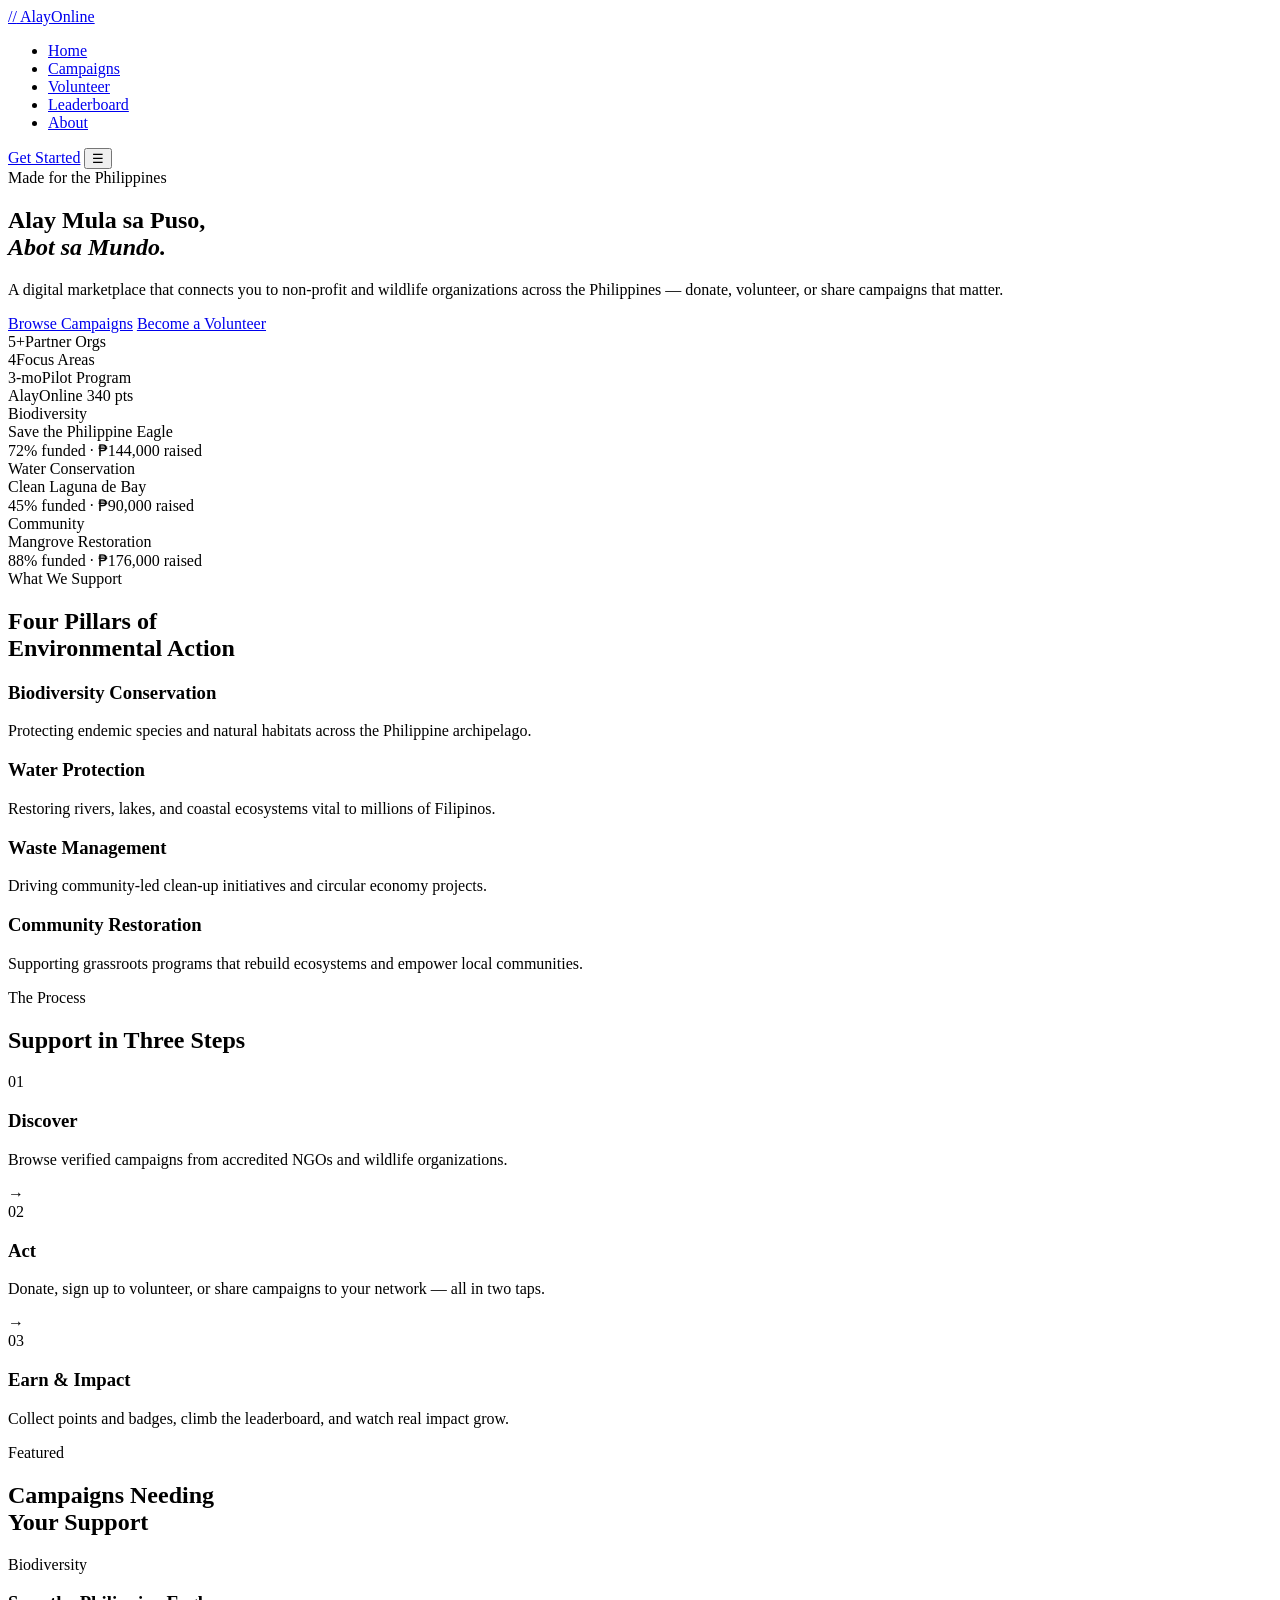
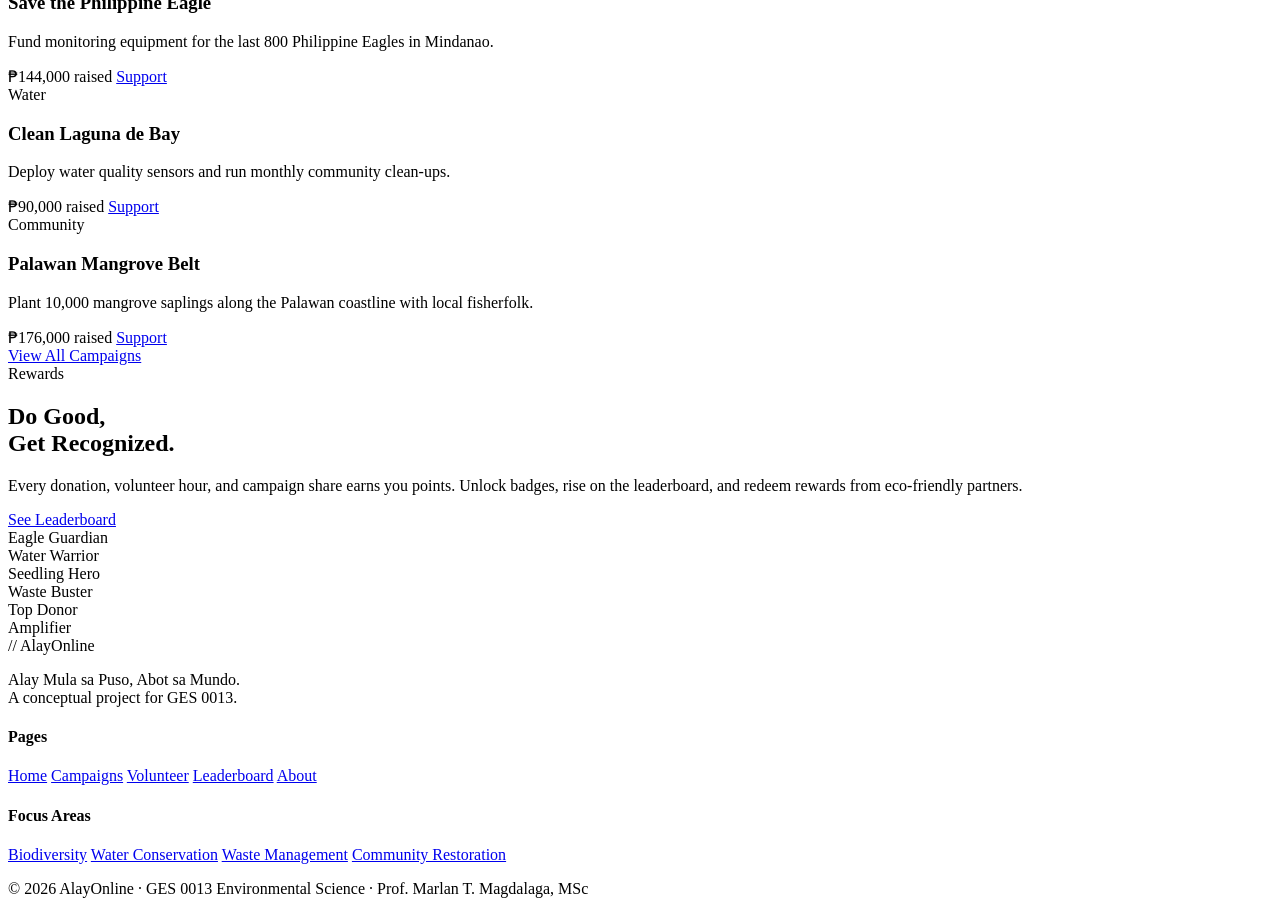
==== index.html @ 83161df3 "Add files via upload" ====
<!DOCTYPE html>
<html lang="en">
<head>
 <meta charset="UTF-8" />
 <meta name="viewport" content="width=device-width, initial-scale=1.0"/>
 <title>AlayOnline – Marketplace for a Greener Planet</title>
 <link rel="preconnect" href="https://fonts.googleapis.com">
 <link href="https://fonts.googleapis.com/css2?family=Playfair+Display:wght@700;900&family=DM+Sans:wght@300;400;500;600&display=swap" rel="stylesheet">
 <link rel="stylesheet" href="css/style.css">
</head>
<body>

 <!-- NAV -->
 <nav class="navbar">
 <a href="AlayOnline/index.html" class="logo">
 <span class="logo-leaf">//</span> AlayOnline
 </a>
 <ul class="nav-links">
 <li><a href="AlayOnline/index.html" class="active">Home</a></li>
 <li><a href="campaigns.html">Campaigns</a></li>
 <li><a href="volunteer.html">Volunteer</a></li>
 <li><a href="leaderboard.html">Leaderboard</a></li>
 <li><a href="about.html">About</a></li>
 </ul>
 <a href="campaigns.html" class="btn-primary nav-cta">Get Started</a>
 <button class="hamburger" id="hamburger">&#9776;</button>
 </nav>

 <!-- HERO -->
 <section class="hero">
 <div class="hero-bg-blobs">
 <div class="blob blob-1"></div>
 <div class="blob blob-2"></div>
 <div class="blob blob-3"></div>
 </div>
 <div class="hero-content">
 <span class="hero-badge">Made for the Philippines</span>
 <h1 class="hero-title">Alay Mula sa Puso,<br><em>Abot sa Mundo.</em></h1>
 <p class="hero-sub">A digital marketplace that connects you to non-profit and wildlife organizations across the Philippines — donate, volunteer, or share campaigns that matter.</p>
 <div class="hero-actions">
 <a href="campaigns.html" class="btn-primary">Browse Campaigns</a>
 <a href="volunteer.html" class="btn-outline">Become a Volunteer</a>
 </div>
 <div class="hero-stats">
 <div class="stat"><span class="stat-num">5+</span><span class="stat-label">Partner Orgs</span></div>
 <div class="stat-divider"></div>
 <div class="stat"><span class="stat-num">4</span><span class="stat-label">Focus Areas</span></div>
 <div class="stat-divider"></div>
 <div class="stat"><span class="stat-num">3-mo</span><span class="stat-label">Pilot Program</span></div>
 </div>
 </div>
 <div class="hero-visual">
 <div class="phone-mockup">
 <div class="phone-screen">
 <div class="phone-header">
 <span> AlayOnline</span>
 <span class="phone-pts"> 340 pts</span>
 </div>
 <div class="phone-card green">
 <div class="pc-tag">Biodiversity</div>
 <div class="pc-title">Save the Philippine Eagle</div>
 <div class="pc-bar"><div class="pc-fill" style="width:72%"></div></div>
 <div class="pc-meta">72% funded · ₱144,000 raised</div>
 </div>
 <div class="phone-card blue">
 <div class="pc-tag">Water Conservation</div>
 <div class="pc-title">Clean Laguna de Bay</div>
 <div class="pc-bar"><div class="pc-fill" style="width:45%"></div></div>
 <div class="pc-meta">45% funded · ₱90,000 raised</div>
 </div>
 <div class="phone-card brown">
 <div class="pc-tag">Community</div>
 <div class="pc-title">Mangrove Restoration</div>
 <div class="pc-bar"><div class="pc-fill" style="width:88%"></div></div>
 <div class="pc-meta">88% funded · ₱176,000 raised</div>
 </div>
 </div>
 </div>
 </div>
 </section>

 <!-- FOCUS AREAS -->
 <section class="section focus-areas">
 <div class="section-label">What We Support</div>
 <h2 class="section-title">Four Pillars of<br>Environmental Action</h2>
 <div class="pillars-grid">
 <div class="pillar-card" data-delay="0">
 <div class="pillar-icon"></div>
 <h3>Biodiversity Conservation</h3>
 <p>Protecting endemic species and natural habitats across the Philippine archipelago.</p>
 </div>
 <div class="pillar-card" data-delay="1">
 <div class="pillar-icon"></div>
 <h3>Water Protection</h3>
 <p>Restoring rivers, lakes, and coastal ecosystems vital to millions of Filipinos.</p>
 </div>
 <div class="pillar-card" data-delay="2">
 <div class="pillar-icon"></div>
 <h3>Waste Management</h3>
 <p>Driving community-led clean-up initiatives and circular economy projects.</p>
 </div>
 <div class="pillar-card" data-delay="3">
 <div class="pillar-icon"></div>
 <h3>Community Restoration</h3>
 <p>Supporting grassroots programs that rebuild ecosystems and empower local communities.</p>
 </div>
 </div>
 </section>

 <!-- HOW IT WORKS -->
 <section class="section how-it-works">
 <div class="section-label">The Process</div>
 <h2 class="section-title">Support in Three Steps</h2>
 <div class="steps-row">
 <div class="step">
 <div class="step-number">01</div>
 <h3>Discover</h3>
 <p>Browse verified campaigns from accredited NGOs and wildlife organizations.</p>
 </div>
 <div class="step-arrow">→</div>
 <div class="step">
 <div class="step-number">02</div>
 <h3>Act</h3>
 <p>Donate, sign up to volunteer, or share campaigns to your network — all in two taps.</p>
 </div>
 <div class="step-arrow">→</div>
 <div class="step">
 <div class="step-number">03</div>
 <h3>Earn & Impact</h3>
 <p>Collect points and badges, climb the leaderboard, and watch real impact grow.</p>
 </div>
 </div>
 </section>

 <!-- FEATURED CAMPAIGNS -->
 <section class="section featured-campaigns">
 <div class="section-label">Featured</div>
 <h2 class="section-title">Campaigns Needing<br>Your Support</h2>
 <div class="campaigns-row">
 <div class="camp-card">
 <div class="camp-img camp-img-1"></div>
 <div class="camp-body">
 <span class="camp-tag green-tag">Biodiversity</span>
 <h3>Save the Philippine Eagle</h3>
 <p>Fund monitoring equipment for the last 800 Philippine Eagles in Mindanao.</p>
 <div class="prog-bar"><div class="prog-fill" style="width:72%"></div></div>
 <div class="camp-footer">
 <span>₱144,000 raised</span>
 <a href="campaigns.html" class="btn-sm">Support</a>
 </div>
 </div>
 </div>
 <div class="camp-card">
 <div class="camp-img camp-img-2"></div>
 <div class="camp-body">
 <span class="camp-tag blue-tag">Water</span>
 <h3>Clean Laguna de Bay</h3>
 <p>Deploy water quality sensors and run monthly community clean-ups.</p>
 <div class="prog-bar"><div class="prog-fill" style="width:45%"></div></div>
 <div class="camp-footer">
 <span>₱90,000 raised</span>
 <a href="campaigns.html" class="btn-sm">Support</a>
 </div>
 </div>
 </div>
 <div class="camp-card">
 <div class="camp-img camp-img-3"></div>
 <div class="camp-body">
 <span class="camp-tag brown-tag">Community</span>
 <h3>Palawan Mangrove Belt</h3>
 <p>Plant 10,000 mangrove saplings along the Palawan coastline with local fisherfolk.</p>
 <div class="prog-bar"><div class="prog-fill" style="width:88%"></div></div>
 <div class="camp-footer">
 <span>₱176,000 raised</span>
 <a href="campaigns.html" class="btn-sm">Support</a>
 </div>
 </div>
 </div>
 </div>
 <div class="center-cta">
 <a href="campaigns.html" class="btn-primary">View All Campaigns</a>
 </div>
 </section>

 <!-- GAMIFICATION TEASER -->
 <section class="section gamification-teaser">
 <div class="gami-text">
 <div class="section-label">Rewards</div>
 <h2 class="section-title">Do Good,<br>Get Recognized.</h2>
 <p>Every donation, volunteer hour, and campaign share earns you points. Unlock badges, rise on the leaderboard, and redeem rewards from eco-friendly partners.</p>
 <a href="leaderboard.html" class="btn-primary">See Leaderboard</a>
 </div>
 <div class="gami-badges">
 <div class="badge-item b1"><span>Eagle Guardian</span></div>
 <div class="badge-item b2"><span>Water Warrior</span></div>
 <div class="badge-item b3"><span>Seedling Hero</span></div>
 <div class="badge-item b4"><span>Waste Buster</span></div>
 <div class="badge-item b5"><span>Top Donor</span></div>
 <div class="badge-item b6"><span>Amplifier</span></div>
 </div>
 </section>

 <!-- FOOTER -->
 <footer class="footer">
 <div class="footer-inner">
 <div class="footer-brand">
 <span class="logo-leaf">//</span> AlayOnline
 <p>Alay Mula sa Puso, Abot sa Mundo.<br>A conceptual project for GES 0013.</p>
 </div>
 <div class="footer-links">
 <h4>Pages</h4>
 <a href="index.html">Home</a>
 <a href="campaigns.html">Campaigns</a>
 <a href="volunteer.html">Volunteer</a>
 <a href="leaderboard.html">Leaderboard</a>
 <a href="about.html">About</a>
 </div>
 <div class="footer-links">
 <h4>Focus Areas</h4>
 <a href="campaigns.html">Biodiversity</a>
 <a href="campaigns.html">Water Conservation</a>
 <a href="campaigns.html">Waste Management</a>
 <a href="campaigns.html">Community Restoration</a>
 </div>
 </div>
 <div class="footer-bottom">
 <p>© 2026 AlayOnline · GES 0013 Environmental Science · Prof. Marlan T. Magdalaga, MSc</p>
 </div>
 </footer>

 <script src="js/main.js"></script>
</body>
</html>
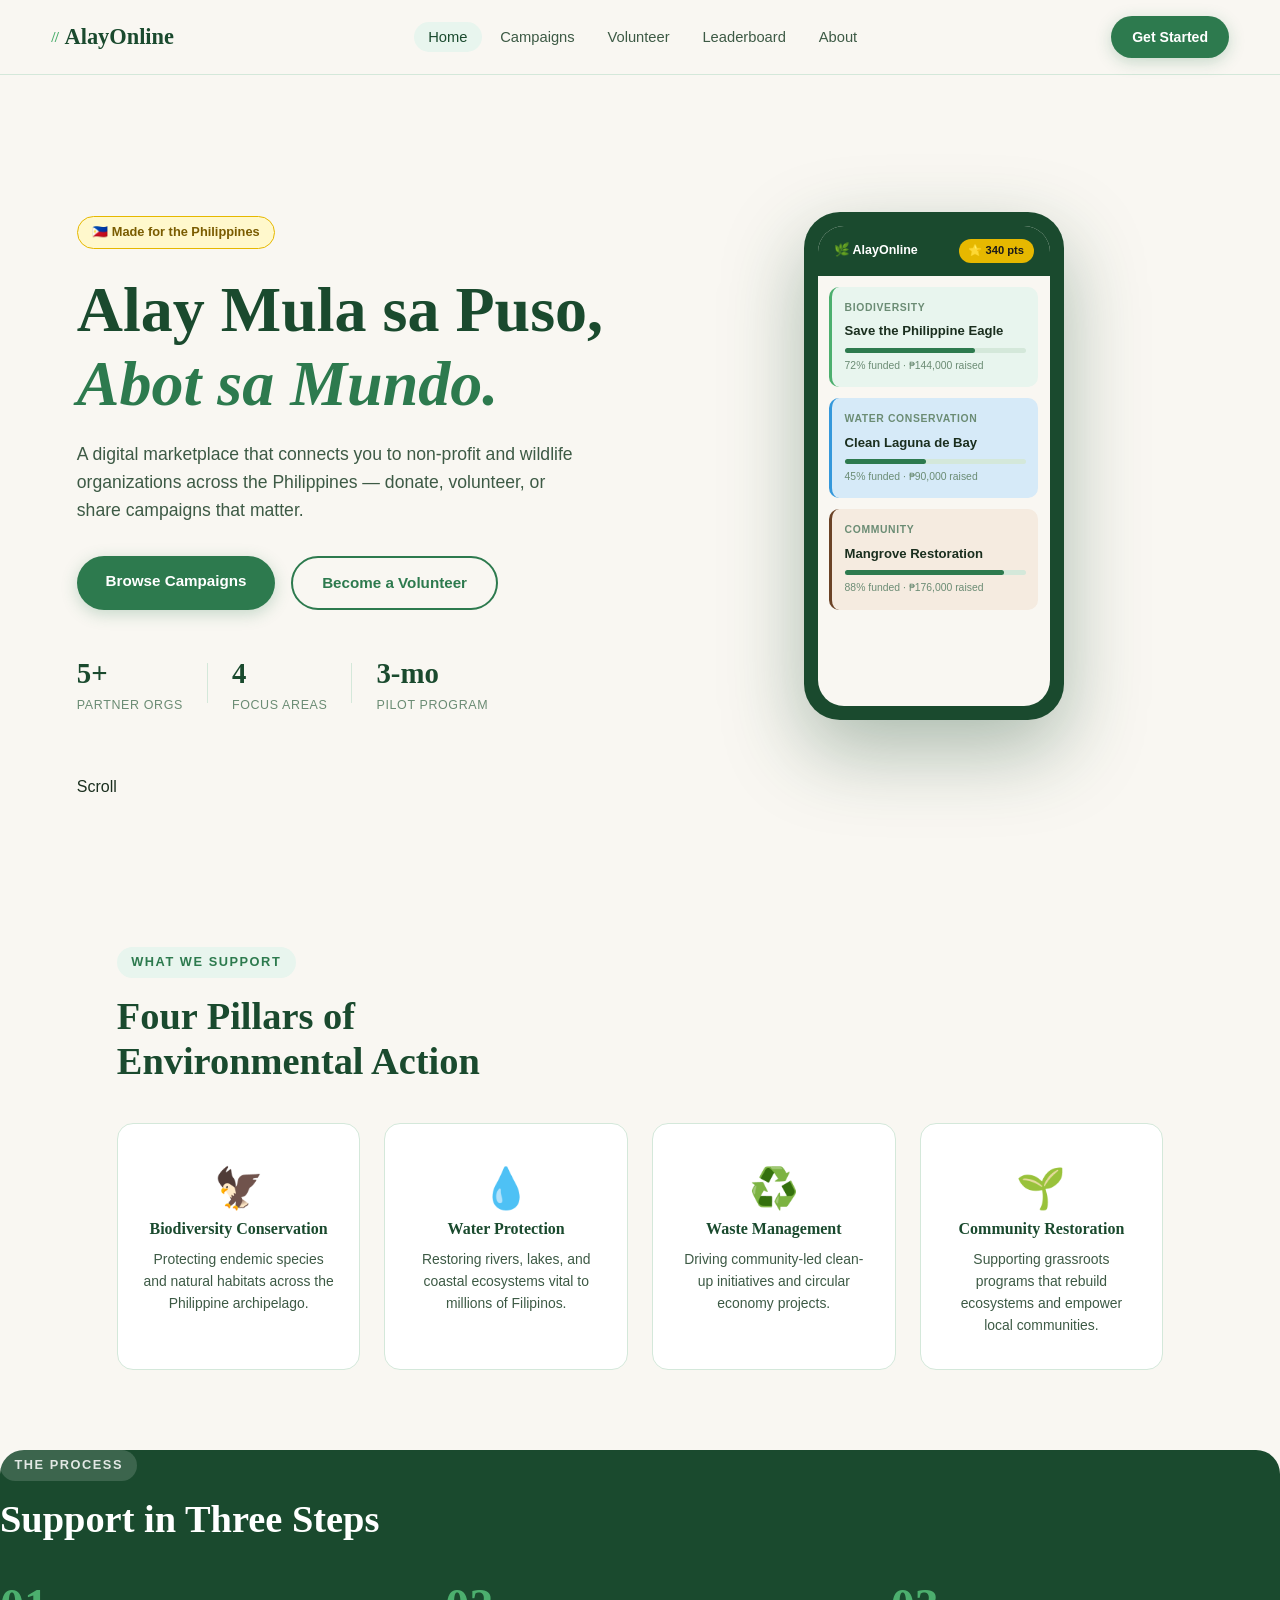
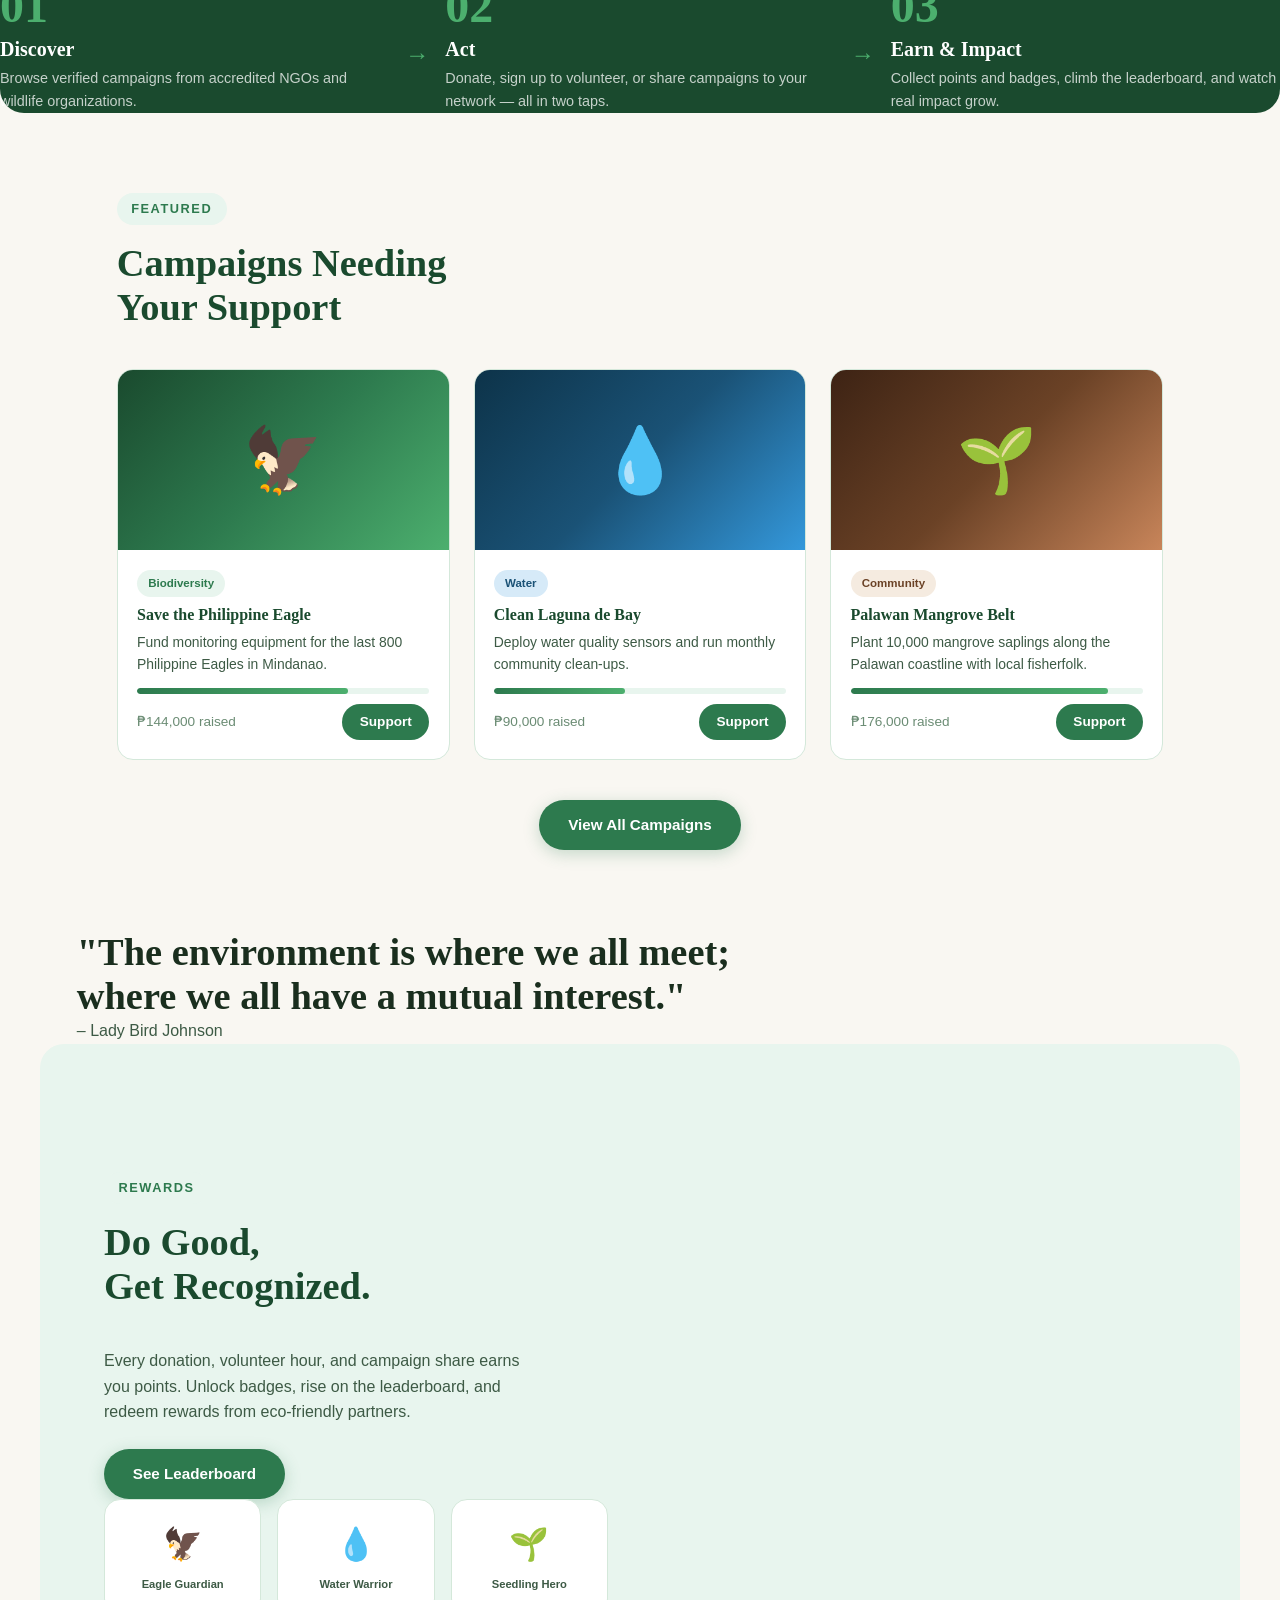
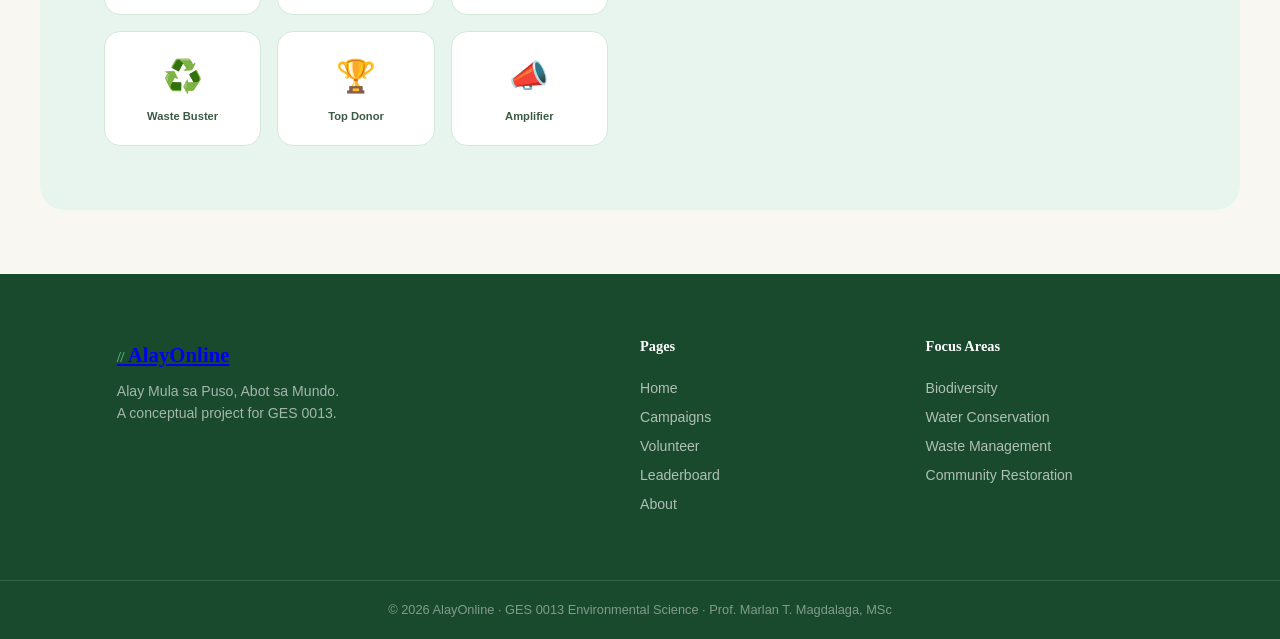
==== commit 2cc10365: "Update index.html" ====
--- a/index.html
+++ b/index.html
@@ -5,18 +5,18 @@
  <meta name="viewport" content="width=device-width, initial-scale=1.0"/>
  <title>AlayOnline – Marketplace for a Greener Planet</title>
  <link rel="preconnect" href="https://fonts.googleapis.com">
- <link href="https://fonts.googleapis.com/css2?family=Playfair+Display:wght@700;900&family=DM+Sans:wght@300;400;500;600&display=swap" rel="stylesheet">
+ <link href="https://fonts.googleapis.com/css2?family=Cormorant+Garamond:ital,wght@0,400;0,600;0,700;1,400;1,600&family=Outfit:wght@300;400;500;600;700&display=swap" rel="stylesheet">
  <link rel="stylesheet" href="css/style.css">
 </head>
 <body>
 
  <!-- NAV -->
  <nav class="navbar">
- <a href="AlayOnline/index.html" class="logo">
+ <a href="index.html" class="logo">
  <span class="logo-leaf">//</span> AlayOnline
  </a>
  <ul class="nav-links">
- <li><a href="AlayOnline/index.html" class="active">Home</a></li>
+ <li><a href="index.html" class="active">Home</a></li>
  <li><a href="campaigns.html">Campaigns</a></li>
  <li><a href="volunteer.html">Volunteer</a></li>
  <li><a href="leaderboard.html">Leaderboard</a></li>
@@ -26,15 +26,13 @@
  <button class="hamburger" id="hamburger">&#9776;</button>
  </nav>
 
- <!-- HERO -->
+ <!-- HERO with Parallax -->
  <section class="hero">
- <div class="hero-bg-blobs">
- <div class="blob blob-1"></div>
- <div class="blob blob-2"></div>
- <div class="blob blob-3"></div>
- </div>
+ <div class="hero-parallax-bg"></div>
+ <div class="hero-overlay"></div>
+
  <div class="hero-content">
- <span class="hero-badge">Made for the Philippines</span>
+ <span class="hero-badge">🇵🇭 Made for the Philippines</span>
  <h1 class="hero-title">Alay Mula sa Puso,<br><em>Abot sa Mundo.</em></h1>
  <p class="hero-sub">A digital marketplace that connects you to non-profit and wildlife organizations across the Philippines — donate, volunteer, or share campaigns that matter.</p>
  <div class="hero-actions">
@@ -49,12 +47,13 @@
  <div class="stat"><span class="stat-num">3-mo</span><span class="stat-label">Pilot Program</span></div>
  </div>
  </div>
+
  <div class="hero-visual">
  <div class="phone-mockup">
  <div class="phone-screen">
  <div class="phone-header">
- <span> AlayOnline</span>
- <span class="phone-pts"> 340 pts</span>
+ <span>🌿 AlayOnline</span>
+ <span class="phone-pts">⭐ 340 pts</span>
  </div>
  <div class="phone-card green">
  <div class="pc-tag">Biodiversity</div>
@@ -77,6 +76,11 @@
  </div>
  </div>
  </div>
+
+ <div class="scroll-indicator">
+ <div class="scroll-dot"></div>
+ <span>Scroll</span>
+ </div>
  </section>
 
  <!-- FOCUS AREAS -->
@@ -84,33 +88,36 @@
  <div class="section-label">What We Support</div>
  <h2 class="section-title">Four Pillars of<br>Environmental Action</h2>
  <div class="pillars-grid">
- <div class="pillar-card" data-delay="0">
- <div class="pillar-icon"></div>
+ <div class="pillar-card">
+ <span class="pillar-icon">🦅</span>
  <h3>Biodiversity Conservation</h3>
  <p>Protecting endemic species and natural habitats across the Philippine archipelago.</p>
  </div>
- <div class="pillar-card" data-delay="1">
- <div class="pillar-icon"></div>
+ <div class="pillar-card">
+ <span class="pillar-icon">💧</span>
  <h3>Water Protection</h3>
  <p>Restoring rivers, lakes, and coastal ecosystems vital to millions of Filipinos.</p>
  </div>
- <div class="pillar-card" data-delay="2">
- <div class="pillar-icon"></div>
+ <div class="pillar-card">
+ <span class="pillar-icon">♻️</span>
  <h3>Waste Management</h3>
  <p>Driving community-led clean-up initiatives and circular economy projects.</p>
  </div>
- <div class="pillar-card" data-delay="3">
- <div class="pillar-icon"></div>
+ <div class="pillar-card">
+ <span class="pillar-icon">🌱</span>
  <h3>Community Restoration</h3>
  <p>Supporting grassroots programs that rebuild ecosystems and empower local communities.</p>
  </div>
  </div>
  </section>
 
- <!-- HOW IT WORKS -->
- <section class="section how-it-works">
- <div class="section-label">The Process</div>
- <h2 class="section-title">Support in Three Steps</h2>
+ <!-- HOW IT WORKS (Parallax) -->
+ <div class="how-it-works parallax-section">
+ <div class="parallax-bg nature-bg-3"></div>
+ <div class="section-overlay" style="background: linear-gradient(135deg, rgba(10,25,15,0.82) 0%, rgba(15,60,35,0.75) 100%);"></div>
+ <div class="how-it-works-inner section-content">
+ <div class="section-label light">The Process</div>
+ <h2 class="section-title light">Support in Three Steps</h2>
  <div class="steps-row">
  <div class="step">
  <div class="step-number">01</div>
@@ -130,7 +137,8 @@
  <p>Collect points and badges, climb the leaderboard, and watch real impact grow.</p>
  </div>
  </div>
- </section>
+ </div>
+ </div>
 
  <!-- FEATURED CAMPAIGNS -->
  <section class="section featured-campaigns">
@@ -182,29 +190,43 @@
  </div>
  </section>
 
- <!-- GAMIFICATION TEASER -->
- <section class="section gamification-teaser">
+ <!-- NATURE STRIP (Parallax divider) -->
+ <div class="nature-strip parallax-section">
+ <div class="nature-strip-bg parallax-bg" style="background-image: url('https://images.unsplash.com/photo-1504893524553-b855bce32c67?w=1600&q=80&auto=format&fit=crop'); filter: brightness(0.35) saturate(1.4);"></div>
+ <div class="nature-strip-overlay"></div>
+ <div class="nature-strip-content section-content" style="padding: 0 6%;">
+ <h2>"The environment is where we all meet;<br>where we all have a mutual interest."</h2>
+ <p>– Lady Bird Johnson</p>
+ </div>
+ </div>
+
+ <!-- GAMIFICATION TEASER (Parallax) -->
+ <div class="gamification-teaser parallax-section">
+ <div class="parallax-bg nature-bg-1"></div>
+ <div class="section-overlay" style="background: linear-gradient(135deg, rgba(8,20,12,0.88) 0%, rgba(10,40,25,0.80) 100%);"></div>
+ <div class="gami-inner section-content">
  <div class="gami-text">
- <div class="section-label">Rewards</div>
- <h2 class="section-title">Do Good,<br>Get Recognized.</h2>
+ <div class="section-label light">Rewards</div>
+ <h2 class="section-title light">Do Good,<br>Get Recognized.</h2>
  <p>Every donation, volunteer hour, and campaign share earns you points. Unlock badges, rise on the leaderboard, and redeem rewards from eco-friendly partners.</p>
  <a href="leaderboard.html" class="btn-primary">See Leaderboard</a>
  </div>
  <div class="gami-badges">
- <div class="badge-item b1"><span>Eagle Guardian</span></div>
- <div class="badge-item b2"><span>Water Warrior</span></div>
- <div class="badge-item b3"><span>Seedling Hero</span></div>
- <div class="badge-item b4"><span>Waste Buster</span></div>
- <div class="badge-item b5"><span>Top Donor</span></div>
- <div class="badge-item b6"><span>Amplifier</span></div>
- </div>
- </section>
+ <div class="badge-item">🦅<span>Eagle Guardian</span></div>
+ <div class="badge-item">💧<span>Water Warrior</span></div>
+ <div class="badge-item">🌱<span>Seedling Hero</span></div>
+ <div class="badge-item">♻️<span>Waste Buster</span></div>
+ <div class="badge-item">🏆<span>Top Donor</span></div>
+ <div class="badge-item">📣<span>Amplifier</span></div>
+ </div>
+ </div>
+ </div>
 
  <!-- FOOTER -->
  <footer class="footer">
  <div class="footer-inner">
  <div class="footer-brand">
- <span class="logo-leaf">//</span> AlayOnline
+ <a href="index.html" class="footer-brand-name"><span class="logo-leaf">//</span> AlayOnline</a>
  <p>Alay Mula sa Puso, Abot sa Mundo.<br>A conceptual project for GES 0013.</p>
  </div>
  <div class="footer-links">
--- a/css/style.css
+++ b/css/style.css
@@ -0,0 +1,836 @@
+/* ===== CSS VARIABLES ===== */
+:root {
+  --green-deep: #1a4a2e;
+  --green-mid: #2d7a4e;
+  --green-light: #4caf6e;
+  --green-pale: #e8f5ee;
+  --teal: #1b7a6e;
+  --blue: #1a5276;
+  --blue-light: #d6eaf8;
+  --brown: #6b4226;
+  --brown-light: #f5ebe0;
+  --gold: #e6b800;
+  --gold-light: #fff8cc;
+  --off-white: #f9f7f2;
+  --white: #ffffff;
+  --text-dark: #1a2e1e;
+  --text-mid: #3d5a45;
+  --text-light: #6b8c74;
+  --border: #d4e8da;
+  --shadow: rgba(26,74,46,0.12);
+  --shadow-lg: rgba(26,74,46,0.20);
+  --font-display: 'Playfair Display', Georgia, serif;
+  --font-body: 'DM Sans', sans-serif;
+  --radius: 16px;
+  --radius-sm: 10px;
+  --transition: 0.3s cubic-bezier(0.4,0,0.2,1);
+}
+
+/* ===== RESET ===== */
+*, *::before, *::after { box-sizing: border-box; margin: 0; padding: 0; }
+html { scroll-behavior: smooth; }
+body {
+  font-family: var(--font-body);
+  background: var(--off-white);
+  color: var(--text-dark);
+  line-height: 1.6;
+  overflow-x: hidden;
+}
+
+/* ===== TYPOGRAPHY ===== */
+h1, h2, h3, h4 { font-family: var(--font-display); line-height: 1.15; }
+h1 { font-size: clamp(2.4rem, 5vw, 4rem); font-weight: 900; }
+h2 { font-size: clamp(1.8rem, 3vw, 2.8rem); font-weight: 700; }
+h3 { font-size: 1.25rem; font-weight: 700; }
+h4 { font-size: 1rem; font-weight: 700; }
+p { font-size: 1rem; color: var(--text-mid); }
+em { font-style: italic; color: var(--green-mid); }
+
+/* ===== BUTTONS ===== */
+.btn-primary {
+  display: inline-block;
+  background: var(--green-mid);
+  color: #fff;
+  padding: 0.8rem 1.8rem;
+  border-radius: 50px;
+  font-family: var(--font-body);
+  font-weight: 600;
+  font-size: 0.95rem;
+  text-decoration: none;
+  border: none;
+  cursor: pointer;
+  transition: background var(--transition), transform var(--transition), box-shadow var(--transition);
+  box-shadow: 0 4px 16px rgba(45,122,78,0.25);
+}
+.btn-primary:hover {
+  background: var(--green-deep);
+  transform: translateY(-2px);
+  box-shadow: 0 8px 24px rgba(45,122,78,0.35);
+}
+.btn-outline {
+  display: inline-block;
+  background: transparent;
+  color: var(--green-mid);
+  padding: 0.8rem 1.8rem;
+  border-radius: 50px;
+  font-family: var(--font-body);
+  font-weight: 600;
+  font-size: 0.95rem;
+  text-decoration: none;
+  border: 2px solid var(--green-mid);
+  cursor: pointer;
+  transition: all var(--transition);
+}
+.btn-outline:hover {
+  background: var(--green-mid);
+  color: #fff;
+  transform: translateY(-2px);
+}
+.btn-sm {
+  display: inline-block;
+  background: var(--green-mid);
+  color: #fff;
+  padding: 0.45rem 1.1rem;
+  border-radius: 50px;
+  font-size: 0.85rem;
+  font-weight: 600;
+  text-decoration: none;
+  transition: background var(--transition);
+}
+.btn-sm:hover { background: var(--green-deep); }
+.btn-sm-pad {
+  display: inline-block;
+  padding: 0.5rem 1.2rem;
+  border-radius: 50px;
+  font-size: 0.85rem;
+  font-weight: 600;
+  text-decoration: none;
+  cursor: pointer;
+  transition: all var(--transition);
+}
+.w100 { width: 100%; text-align: center; margin-top: 0.75rem; }
+
+/* ===== NAVBAR ===== */
+.navbar {
+  position: sticky;
+  top: 0;
+  z-index: 100;
+  display: flex;
+  align-items: center;
+  justify-content: space-between;
+  padding: 1rem 4%;
+  background: rgba(249,247,242,0.95);
+  backdrop-filter: blur(12px);
+  border-bottom: 1px solid var(--border);
+  gap: 1rem;
+}
+.logo {
+  font-family: var(--font-display);
+  font-weight: 900;
+  font-size: 1.4rem;
+  color: var(--green-deep);
+  text-decoration: none;
+  display: flex;
+  align-items: center;
+  gap: 0.4rem;
+  white-space: nowrap;
+}
+.logo-leaf { font-size: 0.95rem; color: var(--green-light); font-weight: 900; letter-spacing: -0.05em; }
+.nav-links {
+  display: flex;
+  list-style: none;
+  gap: 0.25rem;
+}
+.nav-links a {
+  padding: 0.45rem 0.9rem;
+  text-decoration: none;
+  color: var(--text-mid);
+  font-weight: 500;
+  font-size: 0.92rem;
+  border-radius: 50px;
+  transition: all var(--transition);
+}
+.nav-links a:hover, .nav-links a.active {
+  color: var(--green-deep);
+  background: var(--green-pale);
+}
+.nav-cta { font-size: 0.88rem; padding: 0.6rem 1.3rem; }
+.hamburger {
+  display: none;
+  background: none;
+  border: none;
+  font-size: 1.5rem;
+  cursor: pointer;
+  color: var(--green-deep);
+}
+
+/* ===== SECTION BASE ===== */
+.section {
+  padding: 5rem 6%;
+  max-width: 1200px;
+  margin: 0 auto;
+}
+.section-label {
+  display: inline-block;
+  background: var(--green-pale);
+  color: var(--green-mid);
+  font-size: 0.8rem;
+  font-weight: 600;
+  letter-spacing: 0.12em;
+  text-transform: uppercase;
+  padding: 0.35rem 0.9rem;
+  border-radius: 50px;
+  margin-bottom: 1rem;
+}
+.section-title {
+  margin-bottom: 2.5rem;
+  color: var(--green-deep);
+}
+
+/* ===== BLOBS (background) ===== */
+.hero-bg-blobs { position: absolute; inset: 0; overflow: hidden; pointer-events: none; z-index: 0; }
+.blob {
+  position: absolute;
+  border-radius: 50%;
+  filter: blur(60px);
+  opacity: 0.18;
+}
+.blob-1 { width: 500px; height: 500px; background: var(--green-light); top: -100px; left: -100px; animation: drift 12s ease-in-out infinite; }
+.blob-2 { width: 400px; height: 400px; background: var(--teal); top: 100px; right: -100px; animation: drift 16s ease-in-out infinite reverse; }
+.blob-3 { width: 300px; height: 300px; background: var(--gold); bottom: -50px; left: 40%; animation: drift 10s ease-in-out infinite 3s; }
+@keyframes drift { 0%,100%{transform:translate(0,0)} 50%{transform:translate(30px,30px)} }
+
+/* ===== HERO ===== */
+.hero {
+  position: relative;
+  display: grid;
+  grid-template-columns: 1fr 1fr;
+  align-items: center;
+  gap: 3rem;
+  padding: 5rem 6% 4rem;
+  min-height: 88vh;
+  overflow: hidden;
+}
+.hero-content { position: relative; z-index: 1; }
+.hero-badge {
+  display: inline-block;
+  background: var(--gold-light);
+  border: 1px solid var(--gold);
+  color: #7a5c00;
+  font-size: 0.8rem;
+  font-weight: 600;
+  padding: 0.35rem 0.9rem;
+  border-radius: 50px;
+  margin-bottom: 1.5rem;
+}
+.hero-title {
+  margin-bottom: 1.2rem;
+  color: var(--green-deep);
+  animation: fadeUp 0.8s ease both;
+}
+.hero-sub {
+  font-size: 1.1rem;
+  color: var(--text-mid);
+  margin-bottom: 2rem;
+  max-width: 500px;
+  animation: fadeUp 0.9s ease 0.1s both;
+}
+.hero-actions {
+  display: flex;
+  gap: 1rem;
+  flex-wrap: wrap;
+  margin-bottom: 2.5rem;
+  animation: fadeUp 1s ease 0.2s both;
+}
+.hero-stats {
+  display: flex;
+  align-items: center;
+  gap: 1.5rem;
+  animation: fadeUp 1s ease 0.3s both;
+}
+.stat { display: flex; flex-direction: column; }
+.stat-num { font-family: var(--font-display); font-size: 1.8rem; font-weight: 900; color: var(--green-deep); }
+.stat-label { font-size: 0.78rem; color: var(--text-light); text-transform: uppercase; letter-spacing: 0.05em; }
+.stat-divider { width: 1px; height: 40px; background: var(--border); }
+
+@keyframes fadeUp { from{opacity:0;transform:translateY(20px)} to{opacity:1;transform:translateY(0)} }
+
+/* ===== PHONE MOCKUP ===== */
+.hero-visual { position: relative; z-index: 1; display: flex; justify-content: center; animation: fadeUp 1s ease 0.4s both; }
+.phone-mockup {
+  width: 260px;
+  background: var(--green-deep);
+  border-radius: 36px;
+  padding: 14px;
+  box-shadow: 0 30px 80px rgba(26,74,46,0.35);
+}
+.phone-screen {
+  background: var(--off-white);
+  border-radius: 26px;
+  overflow: hidden;
+  min-height: 480px;
+}
+.phone-header {
+  background: var(--green-deep);
+  color: #fff;
+  padding: 0.8rem 1rem;
+  display: flex;
+  justify-content: space-between;
+  align-items: center;
+  font-size: 0.78rem;
+  font-weight: 600;
+}
+.phone-pts { background: var(--gold); color: #1a1a1a; padding: 0.2rem 0.6rem; border-radius: 50px; font-size: 0.7rem; }
+.phone-card {
+  margin: 0.7rem;
+  border-radius: var(--radius-sm);
+  padding: 0.8rem;
+  font-size: 0.75rem;
+}
+.phone-card.green { background: var(--green-pale); border-left: 3px solid var(--green-light); }
+.phone-card.blue { background: var(--blue-light); border-left: 3px solid #3498db; }
+.phone-card.brown { background: var(--brown-light); border-left: 3px solid var(--brown); }
+.pc-tag { font-size: 0.65rem; font-weight: 600; color: var(--text-light); text-transform: uppercase; letter-spacing: 0.06em; margin-bottom: 0.25rem; }
+.pc-title { font-weight: 700; color: var(--text-dark); font-size: 0.82rem; margin-bottom: 0.4rem; }
+.pc-bar { height: 5px; background: var(--border); border-radius: 3px; margin-bottom: 0.3rem; }
+.pc-fill { height: 100%; background: var(--green-mid); border-radius: 3px; }
+.pc-meta { font-size: 0.65rem; color: var(--text-light); }
+
+/* ===== PILLARS ===== */
+.pillars-grid {
+  display: grid;
+  grid-template-columns: repeat(4, 1fr);
+  gap: 1.5rem;
+}
+.pillar-card {
+  background: var(--white);
+  border: 1px solid var(--border);
+  border-radius: var(--radius);
+  padding: 2rem 1.5rem;
+  text-align: center;
+  transition: transform var(--transition), box-shadow var(--transition);
+  cursor: default;
+}
+.pillar-card:hover { transform: translateY(-6px); box-shadow: 0 16px 40px var(--shadow); }
+.pillar-icon { font-size: 2.5rem; margin-bottom: 1rem; }
+.pillar-card h3 { font-size: 1rem; margin-bottom: 0.6rem; color: var(--green-deep); }
+.pillar-card p { font-size: 0.87rem; }
+
+/* ===== HOW IT WORKS ===== */
+.how-it-works { background: var(--green-deep); border-radius: 24px; color: #fff; }
+.how-it-works .section-label { background: rgba(255,255,255,0.15); color: rgba(255,255,255,0.85); }
+.how-it-works .section-title { color: #fff; }
+.steps-row {
+  display: flex;
+  align-items: flex-start;
+  gap: 1rem;
+  flex-wrap: wrap;
+}
+.step { flex: 1; min-width: 160px; }
+.step-number { font-family: var(--font-display); font-size: 3rem; font-weight: 900; color: var(--green-mid); line-height: 1; margin-bottom: 0.5rem; }
+.step h3 { color: var(--green-deep); margin-bottom: 0.4rem; }
+.step p { color: var(--text-mid); font-size: 0.9rem; }
+.step-arrow { font-size: 1.5rem; color: var(--green-mid); padding-top: 1rem; align-self: center; }
+.how-it-works .step-number { color: var(--green-light); }
+.how-it-works .step h3 { color: #ffffff; }
+.how-it-works .step p { color: rgba(255,255,255,0.75); }
+.how-it-works .step-arrow { color: var(--green-light); }
+
+/* ===== CAMPAIGN CARDS ===== */
+.campaigns-row { display: grid; grid-template-columns: repeat(3,1fr); gap: 1.5rem; margin-bottom: 2.5rem; }
+.camp-card {
+  background: var(--white);
+  border-radius: var(--radius);
+  overflow: hidden;
+  border: 1px solid var(--border);
+  transition: transform var(--transition), box-shadow var(--transition);
+}
+.camp-card:hover { transform: translateY(-6px); box-shadow: 0 20px 50px var(--shadow-lg); }
+.camp-img { height: 180px; background-size: cover; background-position: center; }
+.camp-img-1 { background: linear-gradient(135deg, #1a4a2e 0%, #2d7a4e 50%, #4caf6e 100%); position:relative; }
+.camp-img-1::after { content:'🦅'; position:absolute; top:50%; left:50%; transform:translate(-50%,-50%); font-size:4rem; }
+.camp-img-2 { background: linear-gradient(135deg, #0d3349 0%, #1a5276 50%, #3498db 100%); position:relative; }
+.camp-img-2::after { content:'💧'; position:absolute; top:50%; left:50%; transform:translate(-50%,-50%); font-size:4rem; }
+.camp-img-3 { background: linear-gradient(135deg, #3d2314 0%, #6b4226 50%, #c8855a 100%); position:relative; }
+.camp-img-3::after { content:'🌱'; position:absolute; top:50%; left:50%; transform:translate(-50%,-50%); font-size:4rem; }
+.camp-body { padding: 1.2rem; }
+.camp-tag {
+  display: inline-block;
+  font-size: 0.72rem;
+  font-weight: 600;
+  padding: 0.25rem 0.7rem;
+  border-radius: 50px;
+  margin-bottom: 0.6rem;
+}
+.green-tag { background: var(--green-pale); color: var(--green-mid); }
+.blue-tag { background: var(--blue-light); color: var(--blue); }
+.brown-tag { background: var(--brown-light); color: var(--brown); }
+.grey-tag { background: #f0f0f0; color: #555; }
+.verified-tag { background: #e8fdf1; color: #1a7a4e; border: 1px solid #a8e6c4; margin-left: 0.3rem; }
+.camp-body h3 { margin-bottom: 0.4rem; font-size: 1rem; color: var(--green-deep); }
+.camp-body p { font-size: 0.87rem; margin-bottom: 0.8rem; }
+.prog-bar { height: 6px; background: var(--green-pale); border-radius: 3px; margin-bottom: 0.6rem; overflow: hidden; }
+.prog-fill { height: 100%; background: linear-gradient(90deg, var(--green-mid), var(--green-light)); border-radius: 3px; transition: width 1s ease; }
+.camp-footer { display: flex; justify-content: space-between; align-items: center; font-size: 0.85rem; color: var(--text-light); }
+.center-cta { text-align: center; }
+
+/* ===== GAMIFICATION TEASER ===== */
+.gamification-teaser {
+  display: grid;
+  grid-template-columns: 1fr 1fr;
+  gap: 4rem;
+  align-items: center;
+  background: var(--green-pale);
+  border-radius: 24px;
+  padding: 4rem 5%;
+  max-width: 1200px;
+  margin: 0 auto 3rem;
+}
+.gami-text p { margin-bottom: 1.5rem; max-width: 420px; }
+.gami-badges { display: grid; grid-template-columns: repeat(3, 1fr); gap: 1rem; }
+.badge-item {
+  background: var(--white);
+  border: 1px solid var(--border);
+  border-radius: var(--radius);
+  padding: 1.2rem 0.8rem;
+  text-align: center;
+  font-size: 2rem;
+  display: flex;
+  flex-direction: column;
+  align-items: center;
+  gap: 0.4rem;
+  transition: transform var(--transition), box-shadow var(--transition);
+  cursor: default;
+}
+.badge-item:hover { transform: scale(1.06); box-shadow: 0 8px 24px var(--shadow); }
+.badge-item span { font-size: 0.7rem; font-weight: 600; color: var(--text-mid); }
+
+/* ===== FOOTER ===== */
+.footer { background: var(--green-deep); color: rgba(255,255,255,0.8); margin-top: 4rem; }
+.footer-inner {
+  display: grid;
+  grid-template-columns: 2fr 1fr 1fr;
+  gap: 3rem;
+  padding: 4rem 6%;
+  max-width: 1200px;
+  margin: 0 auto;
+}
+.footer-brand .logo { color: #fff; font-size: 1.3rem; margin-bottom: 0.8rem; display: flex; align-items: center; gap: 0.4rem; }
+.footer-brand > span.logo-leaf { color: var(--green-light); }
+.footer-brand { font-family: var(--font-display); font-weight: 900; font-size: 1.3rem; color: #fff; margin-bottom: 0.8rem; }
+.footer-brand p { font-size: 0.88rem; line-height: 1.6; color: rgba(255,255,255,0.6); font-family: var(--font-body); font-weight: 400; margin-top: 0.5rem; }
+.footer-links h4 { font-family: var(--font-display); color: #fff; margin-bottom: 1rem; font-size: 0.9rem; }
+.footer-links { display: flex; flex-direction: column; gap: 0.4rem; }
+.footer-links a { color: rgba(255,255,255,0.65); text-decoration: none; font-size: 0.88rem; transition: color var(--transition); }
+.footer-links a:hover { color: var(--green-light); }
+.footer-bottom { border-top: 1px solid rgba(255,255,255,0.12); padding: 1.2rem 6%; text-align: center; }
+.footer-bottom p { font-size: 0.8rem; color: rgba(255,255,255,0.45); }
+
+/* ===== PAGE HERO (inner pages) ===== */
+.page-hero {
+  position: relative;
+  padding: 5rem 6% 4rem;
+  overflow: hidden;
+  border-bottom: 1px solid var(--border);
+}
+.page-hero-content { position: relative; z-index: 1; max-width: 700px; }
+.page-hero-content h1 { margin-bottom: 1rem; color: var(--green-deep); }
+.page-hero-content p { font-size: 1.05rem; color: var(--text-mid); }
+
+/* ===== FILTERS BAR ===== */
+.filters-bar {
+  display: flex;
+  align-items: center;
+  justify-content: space-between;
+  padding: 1rem 6%;
+  background: var(--white);
+  border-bottom: 1px solid var(--border);
+  flex-wrap: wrap;
+  gap: 1rem;
+  position: sticky;
+  top: 65px;
+  z-index: 90;
+}
+.filters-inner { display: flex; gap: 0.5rem; flex-wrap: wrap; }
+.filter-btn {
+  padding: 0.45rem 1rem;
+  border-radius: 50px;
+  border: 1px solid var(--border);
+  background: var(--white);
+  color: var(--text-mid);
+  font-family: var(--font-body);
+  font-size: 0.85rem;
+  font-weight: 500;
+  cursor: pointer;
+  transition: all var(--transition);
+}
+.filter-btn:hover, .filter-btn.active { background: var(--green-mid); color: #fff; border-color: var(--green-mid); }
+.search-input {
+  padding: 0.55rem 1.1rem;
+  border-radius: 50px;
+  border: 1px solid var(--border);
+  font-family: var(--font-body);
+  font-size: 0.9rem;
+  outline: none;
+  width: 220px;
+  transition: border-color var(--transition);
+  background: var(--off-white);
+}
+.search-input:focus { border-color: var(--green-mid); }
+
+/* ===== CAMPAIGNS GRID (full page) ===== */
+.campaigns-section { max-width: 1200px; margin: 0 auto; padding: 3rem 6%; }
+.campaigns-grid { display: flex; flex-direction: column; gap: 2rem; }
+.camp-full-card {
+  display: grid;
+  grid-template-columns: 280px 1fr;
+  background: var(--white);
+  border-radius: var(--radius);
+  overflow: hidden;
+  border: 1px solid var(--border);
+  transition: transform var(--transition), box-shadow var(--transition);
+}
+.camp-full-card:hover { transform: translateY(-3px); box-shadow: 0 16px 40px var(--shadow); }
+.cfc-img { min-height: 220px; background-size: cover; background-position: center; }
+.cfi-1 { background: linear-gradient(135deg, #1a4a2e, #4caf6e); position:relative; }
+.cfi-1::after { content:'🦅'; position:absolute; top:50%; left:50%; transform:translate(-50%,-50%); font-size:5rem; }
+.cfi-2 { background: linear-gradient(135deg, #0d3349, #3498db); position:relative; }
+.cfi-2::after { content:'💧'; position:absolute; top:50%; left:50%; transform:translate(-50%,-50%); font-size:5rem; }
+.cfi-3 { background: linear-gradient(135deg, #3d2314, #c8855a); position:relative; }
+.cfi-3::after { content:'🌿'; position:absolute; top:50%; left:50%; transform:translate(-50%,-50%); font-size:5rem; }
+.cfi-4 { background: linear-gradient(135deg, #333, #888); position:relative; }
+.cfi-4::after { content:'♻️'; position:absolute; top:50%; left:50%; transform:translate(-50%,-50%); font-size:5rem; }
+.cfi-5 { background: linear-gradient(135deg, #0d3320, #2ecc71); position:relative; }
+.cfi-5::after { content:'🪸'; position:absolute; top:50%; left:50%; transform:translate(-50%,-50%); font-size:5rem; }
+.cfi-6 { background: linear-gradient(135deg, #1a3550, #5dade2); position:relative; }
+.cfi-6::after { content:'🌊'; position:absolute; top:50%; left:50%; transform:translate(-50%,-50%); font-size:5rem; }
+.cfc-body { padding: 1.8rem; display: flex; flex-direction: column; justify-content: space-between; gap: 0.8rem; }
+.cfc-top { display: flex; gap: 0.5rem; flex-wrap: wrap; }
+.cfc-body h3 { font-size: 1.3rem; color: var(--green-deep); }
+.cfc-meta-row { display: flex; gap: 1.5rem; font-size: 0.8rem; color: var(--text-light); flex-wrap: wrap; }
+.cfc-footer { display: flex; justify-content: space-between; align-items: flex-end; flex-wrap: wrap; gap: 0.8rem; }
+.cfc-footer strong { font-size: 1.1rem; color: var(--green-deep); }
+.prog-label { font-size: 0.78rem; color: var(--text-light); margin-top: 0.2rem; }
+.cfc-actions { display: flex; gap: 0.6rem; }
+
+/* ===== MODAL ===== */
+.modal-overlay {
+  display: none;
+  position: fixed;
+  inset: 0;
+  background: rgba(0,0,0,0.45);
+  z-index: 200;
+  align-items: center;
+  justify-content: center;
+}
+.modal-overlay.open { display: flex; }
+.modal {
+  background: var(--white);
+  border-radius: var(--radius);
+  padding: 2.5rem;
+  width: 90%;
+  max-width: 460px;
+  position: relative;
+  animation: fadeUp 0.3s ease both;
+}
+.modal h3 { font-size: 1.3rem; margin-bottom: 0.4rem; color: var(--green-deep); }
+.modal-sub { font-size: 0.9rem; margin-bottom: 1.5rem; color: var(--text-mid); }
+.modal-close {
+  position: absolute;
+  top: 1rem;
+  right: 1rem;
+  background: var(--green-pale);
+  border: none;
+  border-radius: 50%;
+  width: 32px;
+  height: 32px;
+  cursor: pointer;
+  font-size: 0.85rem;
+  color: var(--green-deep);
+  font-weight: 700;
+}
+.amount-options { display: grid; grid-template-columns: repeat(2,1fr); gap: 0.7rem; margin-bottom: 1rem; }
+.amount-btn {
+  padding: 0.7rem;
+  border: 2px solid var(--border);
+  border-radius: var(--radius-sm);
+  background: var(--off-white);
+  cursor: pointer;
+  font-family: var(--font-body);
+  font-weight: 600;
+  font-size: 0.95rem;
+  color: var(--green-deep);
+  transition: all var(--transition);
+  display: flex;
+  flex-direction: column;
+  align-items: center;
+}
+.amount-btn:hover, .amount-btn.selected { background: var(--green-mid); color: #fff; border-color: var(--green-mid); }
+.amount-btn small { font-size: 0.7rem; font-weight: 400; opacity: 0.8; }
+.custom-input, .form-input, .search-wrap input {
+  width: 100%;
+  padding: 0.7rem 1rem;
+  border: 1px solid var(--border);
+  border-radius: var(--radius-sm);
+  font-family: var(--font-body);
+  font-size: 0.95rem;
+  margin-bottom: 0.8rem;
+  outline: none;
+  transition: border-color var(--transition);
+  background: var(--off-white);
+  display: block;
+}
+.custom-input:focus, .form-input:focus { border-color: var(--green-mid); }
+.modal-note { font-size: 0.75rem; color: var(--text-light); text-align: center; margin-top: 0.6rem; }
+
+/* ===== TOAST ===== */
+.toast {
+  position: fixed;
+  bottom: 2rem;
+  left: 50%;
+  transform: translateX(-50%) translateY(100px);
+  background: var(--green-deep);
+  color: #fff;
+  padding: 0.9rem 1.8rem;
+  border-radius: 50px;
+  font-size: 0.9rem;
+  font-weight: 600;
+  z-index: 300;
+  opacity: 0;
+  transition: all 0.4s ease;
+  white-space: nowrap;
+}
+.toast.show { opacity: 1; transform: translateX(-50%) translateY(0); }
+
+/* ===== VOLUNTEER PAGE ===== */
+.volunteer-section { max-width: 1200px; margin: 0 auto; }
+.vol-grid { display: grid; grid-template-columns: repeat(3, 1fr); gap: 1.5rem; }
+.vol-card {
+  background: var(--white);
+  border-radius: var(--radius);
+  border: 1px solid var(--border);
+  overflow: hidden;
+  transition: transform var(--transition), box-shadow var(--transition);
+}
+.vol-card:hover { transform: translateY(-5px); box-shadow: 0 16px 40px var(--shadow); }
+.vol-header {
+  padding: 1rem 1.2rem;
+  display: flex;
+  justify-content: space-between;
+  align-items: center;
+  flex-wrap: wrap;
+  gap: 0.4rem;
+}
+.green-header { background: var(--green-mid); color: #fff; }
+.blue-header { background: var(--blue); color: #fff; }
+.brown-header { background: var(--brown); color: #fff; }
+.grey-header { background: #555; color: #fff; }
+.teal-header { background: var(--teal); color: #fff; }
+.vol-org { font-size: 0.78rem; font-weight: 600; }
+.vol-tag {
+  font-size: 0.72rem;
+  background: rgba(255,255,255,0.2);
+  padding: 0.2rem 0.6rem;
+  border-radius: 50px;
+}
+.vol-body { padding: 1.4rem; }
+.vol-body h3 { margin-bottom: 0.5rem; color: var(--green-deep); font-size: 1rem; }
+.vol-body p { font-size: 0.87rem; margin-bottom: 1rem; }
+.vol-meta { display: flex; flex-direction: column; gap: 0.35rem; margin-bottom: 1rem; }
+.vol-meta-item { font-size: 0.82rem; color: var(--text-mid); }
+.vol-earn {
+  background: var(--green-pale);
+  color: var(--green-mid);
+  font-size: 0.8rem;
+  font-weight: 700;
+  padding: 0.4rem 0.8rem;
+  border-radius: 50px;
+  display: inline-block;
+  margin-bottom: 0.8rem;
+}
+.steps-4 { flex-wrap: nowrap; }
+
+/* ===== LEADERBOARD PAGE ===== */
+.leaderboard-section { max-width: 960px; margin: 0 auto; }
+.lb-tabs { display: flex; gap: 0.5rem; margin-bottom: 2rem; flex-wrap: wrap; }
+.lb-tab {
+  padding: 0.6rem 1.3rem;
+  border-radius: 50px;
+  border: 1px solid var(--border);
+  background: var(--white);
+  font-family: var(--font-body);
+  font-size: 0.88rem;
+  font-weight: 600;
+  cursor: pointer;
+  color: var(--text-mid);
+  transition: all var(--transition);
+}
+.lb-tab:hover, .lb-tab.active { background: var(--green-mid); color: #fff; border-color: var(--green-mid); }
+.lb-panel { display: none; }
+.lb-panel.active { display: block; }
+.podium-row { display: flex; justify-content: center; align-items: flex-end; gap: 1.5rem; margin-bottom: 2.5rem; flex-wrap: wrap; }
+.podium-card {
+  border-radius: var(--radius);
+  padding: 1.5rem 1.5rem 2rem;
+  text-align: center;
+  min-width: 160px;
+  flex: 1;
+  max-width: 200px;
+}
+.podium-card.gold { background: linear-gradient(160deg, #fff8cc, #ffe066); border: 2px solid var(--gold); order: 2; padding-bottom: 3rem; }
+.podium-card.silver { background: linear-gradient(160deg, #f5f5f5, #ddd); border: 2px solid #aaa; order: 1; }
+.podium-card.bronze { background: linear-gradient(160deg, #f5ebe0, #d4a96a); border: 2px solid #c8855a; order: 3; }
+.podium-rank { font-family: var(--font-display); font-weight: 900; font-size: 1.3rem; margin-bottom: 0.4rem; }
+.podium-avatar { font-size: 2.5rem; margin-bottom: 0.5rem; }
+.podium-name { font-weight: 700; font-size: 0.95rem; margin-bottom: 0.3rem; }
+.podium-pts { font-family: var(--font-display); font-size: 1.1rem; font-weight: 900; color: var(--green-deep); margin-bottom: 0.4rem; }
+.podium-badge { font-size: 0.75rem; background: rgba(255,255,255,0.6); padding: 0.25rem 0.7rem; border-radius: 50px; }
+.lb-table { border-radius: var(--radius); overflow: hidden; border: 1px solid var(--border); }
+.lb-table-head {
+  display: grid;
+  grid-template-columns: 60px 1fr 120px 120px 100px;
+  background: var(--green-deep);
+  color: #fff;
+  padding: 0.8rem 1.2rem;
+  font-size: 0.78rem;
+  font-weight: 600;
+  letter-spacing: 0.06em;
+  text-transform: uppercase;
+}
+.lb-row {
+  display: grid;
+  grid-template-columns: 60px 1fr 120px 120px 100px;
+  padding: 0.9rem 1.2rem;
+  border-bottom: 1px solid var(--border);
+  font-size: 0.88rem;
+  background: var(--white);
+  transition: background var(--transition);
+  align-items: center;
+}
+.lb-row:hover { background: var(--green-pale); }
+.lb-row.rank-4 { background: var(--green-pale); }
+.lb-row.rank-1 { background: var(--gold-light); }
+.lb-row.rank-2 { background: #f5f5f5; }
+.lb-row.rank-3 { background: var(--brown-light); }
+.lb-rank { font-weight: 700; color: var(--green-mid); }
+.lb-name { font-weight: 600; color: var(--text-dark); }
+.lb-level { font-size: 0.75rem; background: var(--green-pale); color: var(--green-mid); padding: 0.2rem 0.6rem; border-radius: 50px; font-weight: 600; display: inline-block; }
+
+/* ===== BADGES SECTION ===== */
+.badges-section { background: var(--off-white); }
+.badges-grid { display: grid; grid-template-columns: repeat(4, 1fr); gap: 1.2rem; }
+.badge-card {
+  background: var(--white);
+  border: 1px solid var(--border);
+  border-radius: var(--radius);
+  padding: 1.5rem 1rem;
+  text-align: center;
+  transition: transform var(--transition), box-shadow var(--transition);
+}
+.badge-card:hover { transform: translateY(-4px); box-shadow: 0 12px 30px var(--shadow); }
+.badge-icon { font-size: 2.2rem; margin-bottom: 0.6rem; }
+.badge-card h4 { font-size: 0.9rem; margin-bottom: 0.3rem; color: var(--green-deep); }
+.badge-card p { font-size: 0.78rem; }
+.badge-pts { font-size: 0.75rem; font-weight: 700; color: var(--green-mid); background: var(--green-pale); padding: 0.25rem 0.6rem; border-radius: 50px; display: inline-block; margin-top: 0.5rem; }
+
+/* ===== REWARDS SECTION ===== */
+.rewards-grid { display: grid; grid-template-columns: repeat(4,1fr); gap: 1.2rem; }
+.reward-card {
+  background: var(--green-deep);
+  color: #fff;
+  border-radius: var(--radius);
+  padding: 1.8rem 1.2rem;
+  text-align: center;
+  transition: transform var(--transition);
+}
+.reward-card:hover { transform: translateY(-4px); }
+.reward-pts { font-family: var(--font-display); font-size: 1.4rem; font-weight: 900; color: var(--gold); margin-bottom: 0.6rem; }
+.reward-card h4 { font-size: 0.95rem; margin-bottom: 0.4rem; }
+.reward-card p { font-size: 0.82rem; color: rgba(255,255,255,0.7); }
+
+/* ===== ABOUT PAGE ===== */
+.mission-grid { display: grid; grid-template-columns: 1fr 1fr; gap: 4rem; align-items: start; }
+.mission-text p { margin-bottom: 1rem; }
+.mission-values { display: flex; flex-direction: column; gap: 1rem; }
+.value-card { background: var(--white); border: 1px solid var(--border); border-radius: var(--radius); padding: 1.2rem; display: flex; gap: 1rem; align-items: flex-start; }
+.value-icon { font-size: 1.8rem; flex-shrink: 0; }
+.value-card h4 { margin-bottom: 0.3rem; color: var(--green-deep); }
+.value-card p { font-size: 0.87rem; }
+
+.meth-steps { display: flex; flex-direction: column; gap: 0; }
+.meth-step { display: flex; gap: 2rem; align-items: flex-start; padding: 1.5rem 0; border-bottom: 1px solid var(--border); }
+.meth-num {
+  min-width: 50px;
+  height: 50px;
+  background: var(--green-mid);
+  color: #fff;
+  border-radius: 50%;
+  display: flex;
+  align-items: center;
+  justify-content: center;
+  font-family: var(--font-display);
+  font-weight: 900;
+  font-size: 1.1rem;
+  flex-shrink: 0;
+}
+.meth-content h4 { margin-bottom: 0.3rem; color: var(--green-deep); }
+.meth-content p { font-size: 0.9rem; }
+
+.team-grid { display: grid; grid-template-columns: repeat(4, 1fr); gap: 1.2rem; margin-bottom: 2.5rem; }
+.team-card { background: var(--white); border: 1px solid var(--border); border-radius: var(--radius); padding: 1.5rem 1rem; text-align: center; }
+.team-avatar {
+  width: 56px;
+  height: 56px;
+  background: var(--green-mid);
+  color: #fff;
+  border-radius: 50%;
+  display: flex;
+  align-items: center;
+  justify-content: center;
+  font-family: var(--font-display);
+  font-weight: 900;
+  font-size: 1rem;
+  margin: 0 auto 0.8rem;
+}
+.team-card h4 { font-size: 0.88rem; color: var(--green-deep); }
+.course-info { text-align: center; padding: 2rem; background: var(--green-pale); border-radius: var(--radius); }
+.course-info p { font-size: 1rem; color: var(--text-mid); }
+
+.ref-list { display: flex; flex-direction: column; gap: 1rem; }
+.ref-card { display: flex; gap: 1.5rem; background: var(--white); border: 1px solid var(--border); border-radius: var(--radius); padding: 1.5rem; align-items: flex-start; }
+.ref-num { font-family: var(--font-display); font-weight: 900; font-size: 1.5rem; color: var(--green-light); flex-shrink: 0; }
+.ref-text p { font-size: 0.88rem; line-height: 1.7; }
+.ref-text em { font-style: italic; color: var(--text-dark); }
+
+/* ===== MOBILE ===== */
+@media (max-width: 900px) {
+  .nav-links { display: none; position: absolute; top: 65px; left: 0; right: 0; flex-direction: column; background: var(--white); border-bottom: 1px solid var(--border); padding: 1rem; z-index: 99; }
+  .nav-links.open { display: flex; }
+  .hamburger { display: block; }
+  .nav-cta { display: none; }
+  .hero { grid-template-columns: 1fr; min-height: auto; padding-top: 3rem; }
+  .hero-visual { display: none; }
+  .pillars-grid { grid-template-columns: repeat(2,1fr); }
+  .campaigns-row { grid-template-columns: 1fr; }
+  .gamification-teaser { grid-template-columns: 1fr; }
+  .camp-full-card { grid-template-columns: 1fr; }
+  .cfc-img { min-height: 160px; }
+  .vol-grid { grid-template-columns: repeat(2,1fr); }
+  .lb-table-head, .lb-row { grid-template-columns: 50px 1fr 80px 80px; }
+  .lb-table-head span:last-child, .lb-row span:last-child { display: none; }
+  .badges-grid { grid-template-columns: repeat(2,1fr); }
+  .rewards-grid { grid-template-columns: repeat(2,1fr); }
+  .mission-grid { grid-template-columns: 1fr; }
+  .team-grid { grid-template-columns: repeat(2,1fr); }
+  .footer-inner { grid-template-columns: 1fr; gap: 2rem; }
+  .steps-4 { flex-wrap: wrap; }
+}
+@media (max-width: 600px) {
+  .pillars-grid { grid-template-columns: 1fr; }
+  .vol-grid { grid-template-columns: 1fr; }
+  .badges-grid { grid-template-columns: repeat(2,1fr); }
+  .rewards-grid { grid-template-columns: 1fr; }
+  .team-grid { grid-template-columns: repeat(2,1fr); }
+  .section { padding: 3rem 5%; }
+  .hero { padding: 3rem 5% 2rem; }
+}
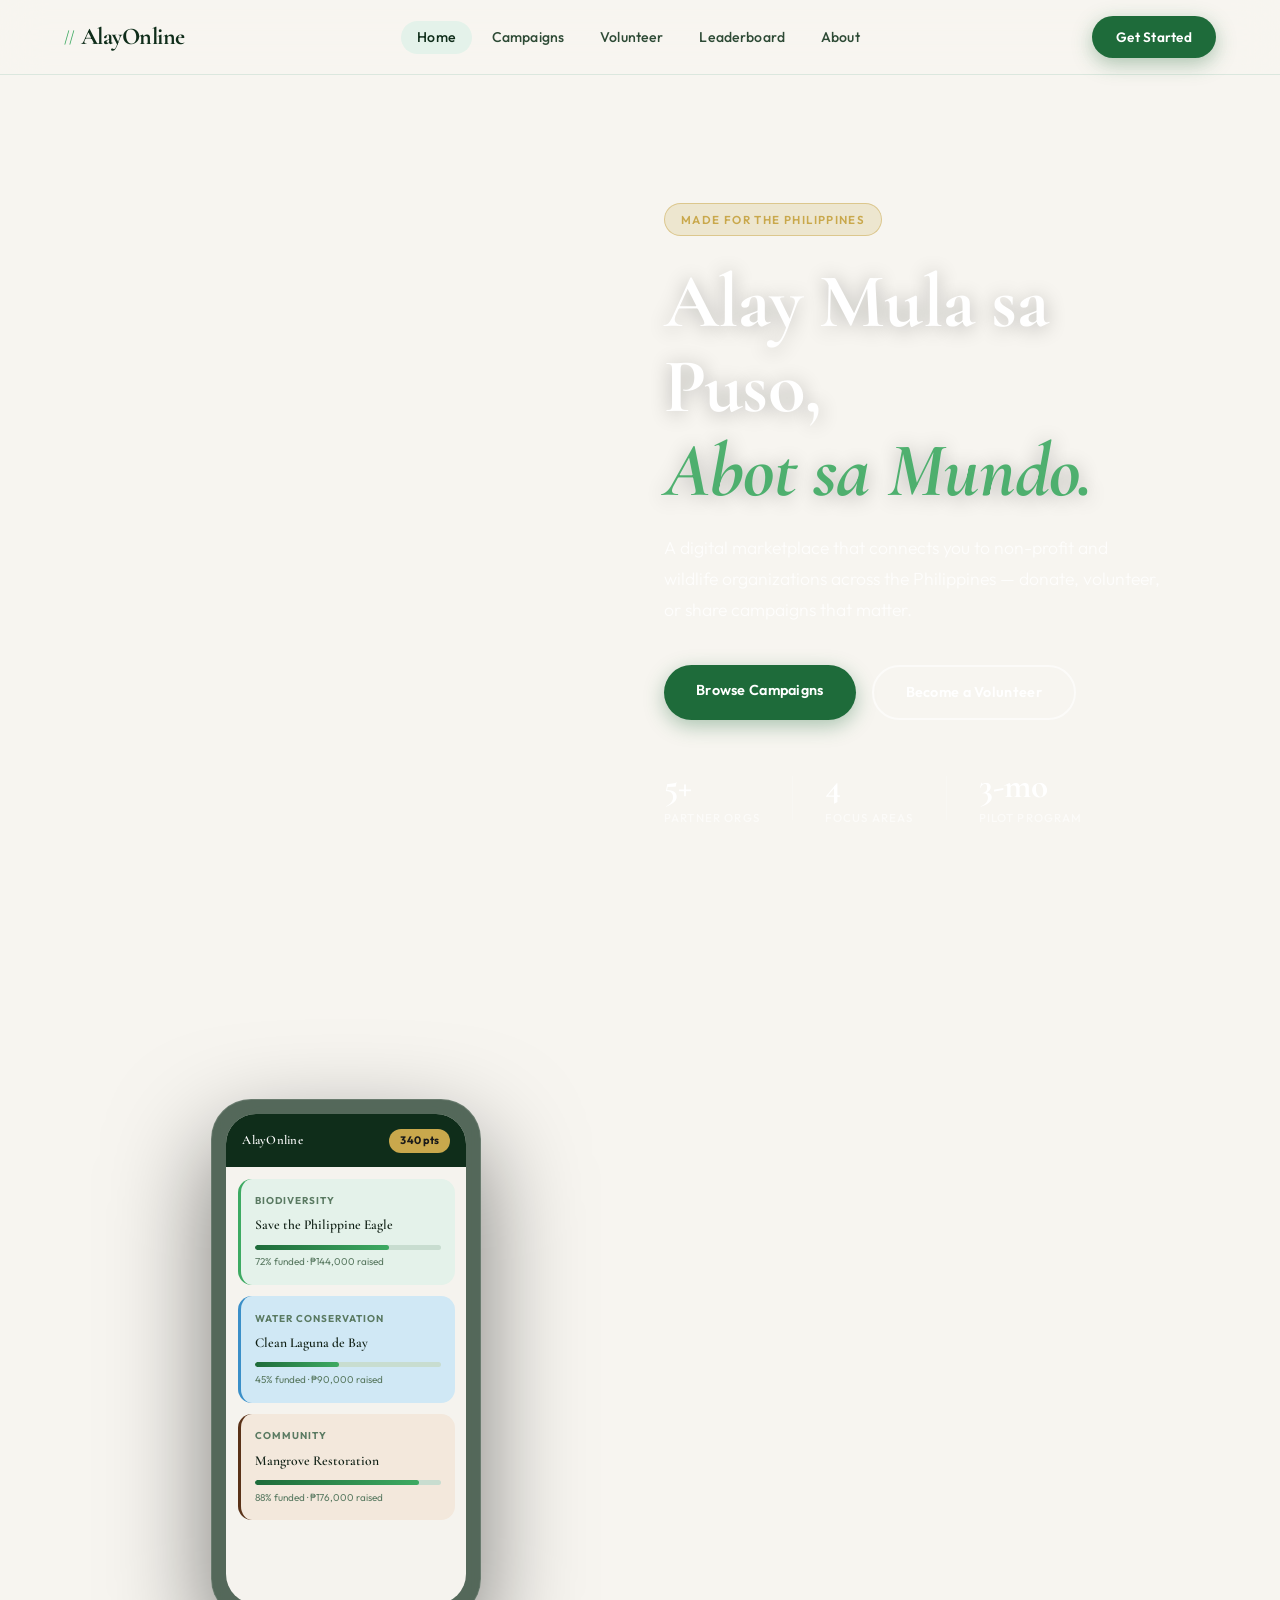
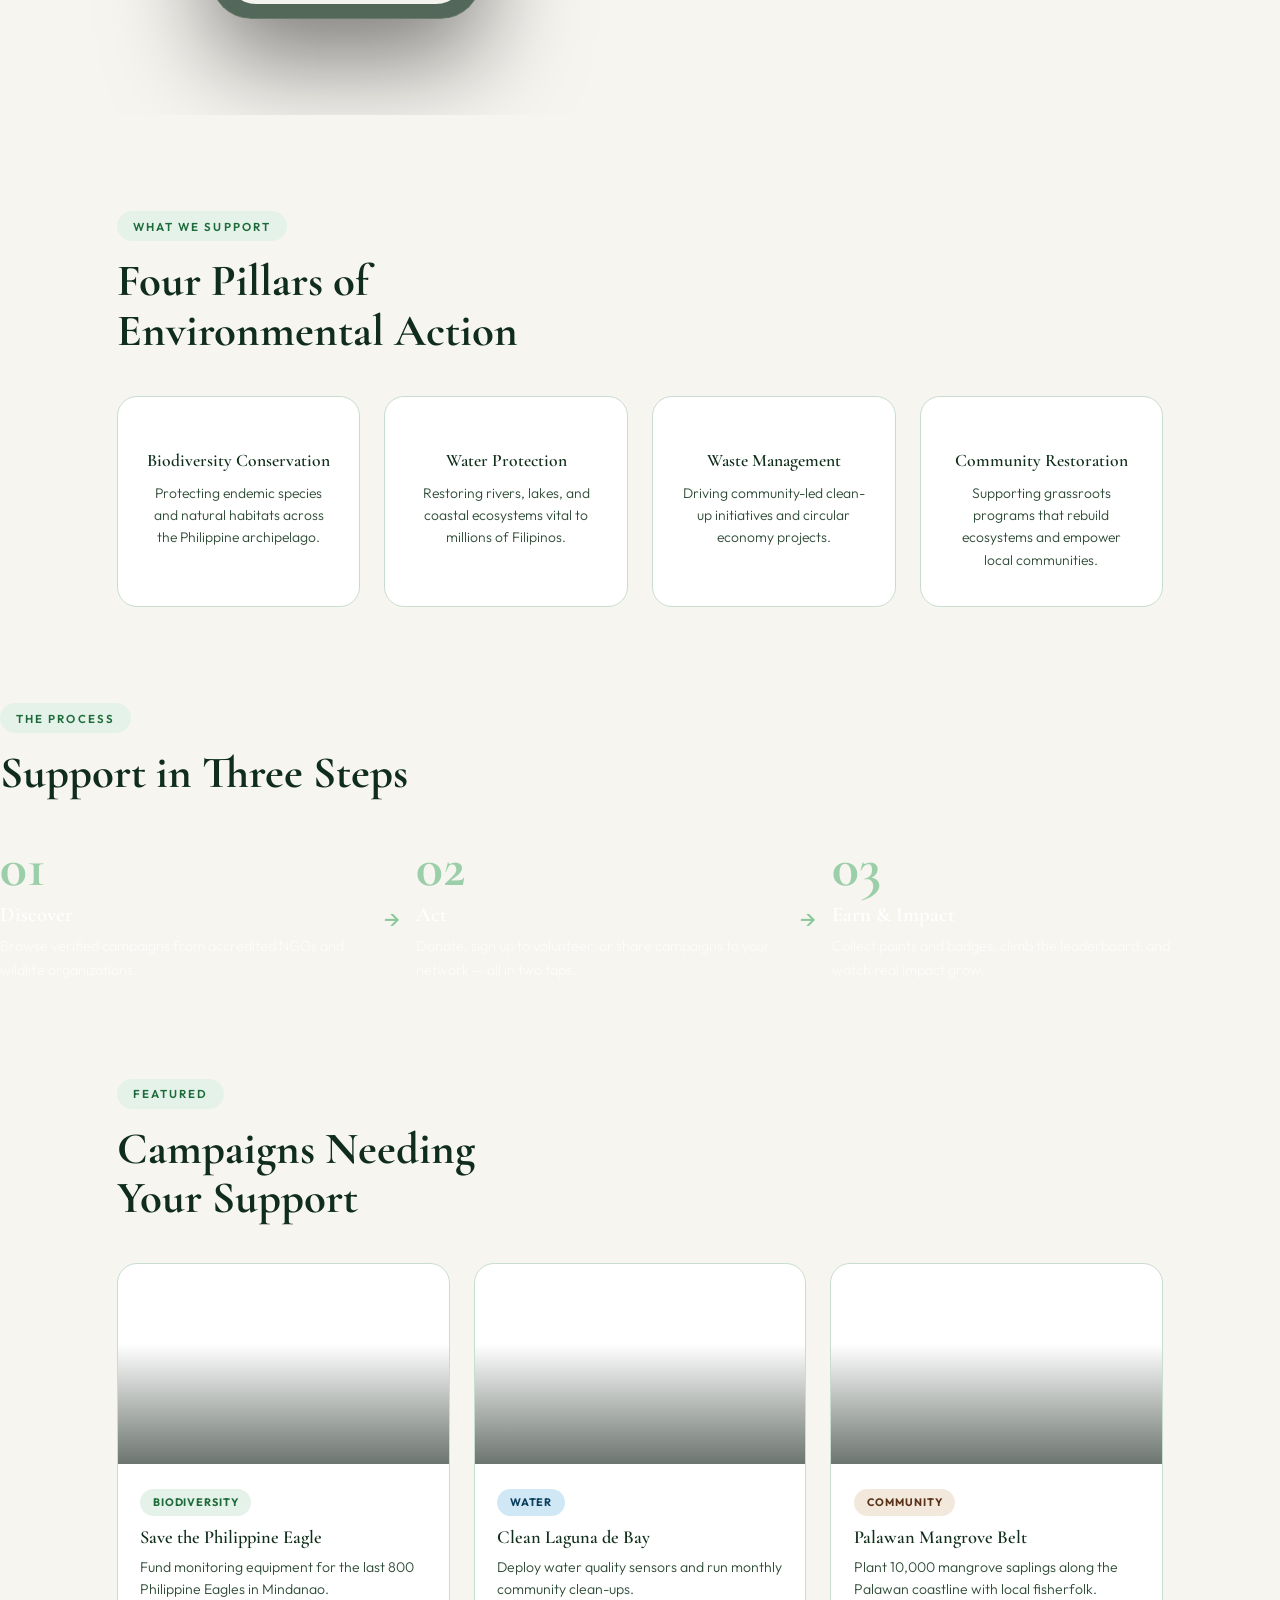
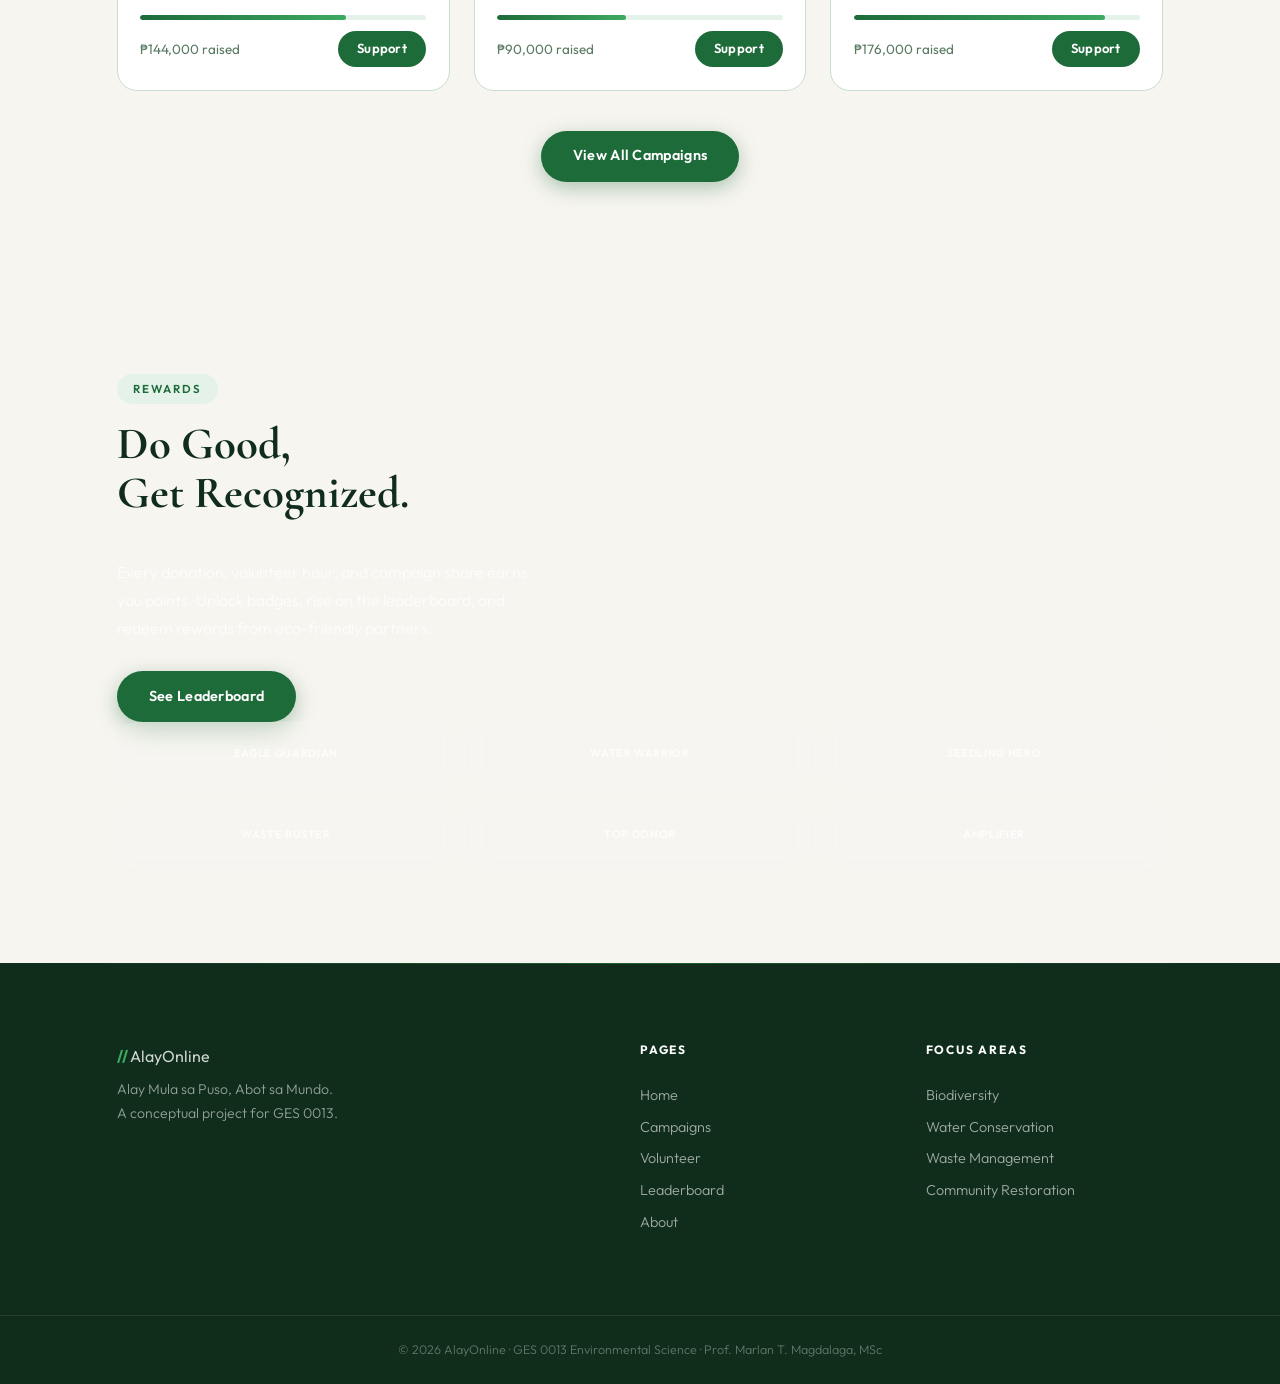
==== commit fba4c840: "Add files via upload" ====
--- a/index.html
+++ b/index.html
@@ -5,18 +5,18 @@
  <meta name="viewport" content="width=device-width, initial-scale=1.0"/>
  <title>AlayOnline – Marketplace for a Greener Planet</title>
  <link rel="preconnect" href="https://fonts.googleapis.com">
- <link href="https://fonts.googleapis.com/css2?family=Cormorant+Garamond:ital,wght@0,400;0,600;0,700;1,400;1,600&family=Outfit:wght@300;400;500;600;700&display=swap" rel="stylesheet">
+ <link href="https://fonts.googleapis.com/css2?family=Playfair+Display:wght@700;900&family=DM+Sans:wght@300;400;500;600&display=swap" rel="stylesheet">
  <link rel="stylesheet" href="css/style.css">
 </head>
 <body>
 
  <!-- NAV -->
  <nav class="navbar">
- <a href="index.html" class="logo">
+ <a href="AlayOnline/index.html" class="logo">
  <span class="logo-leaf">//</span> AlayOnline
  </a>
  <ul class="nav-links">
- <li><a href="index.html" class="active">Home</a></li>
+ <li><a href="AlayOnline/index.html" class="active">Home</a></li>
  <li><a href="campaigns.html">Campaigns</a></li>
  <li><a href="volunteer.html">Volunteer</a></li>
  <li><a href="leaderboard.html">Leaderboard</a></li>
@@ -26,13 +26,15 @@
  <button class="hamburger" id="hamburger">&#9776;</button>
  </nav>
 
- <!-- HERO with Parallax -->
+ <!-- HERO -->
  <section class="hero">
- <div class="hero-parallax-bg"></div>
- <div class="hero-overlay"></div>
-
+ <div class="hero-bg-blobs">
+ <div class="blob blob-1"></div>
+ <div class="blob blob-2"></div>
+ <div class="blob blob-3"></div>
+ </div>
  <div class="hero-content">
- <span class="hero-badge">🇵🇭 Made for the Philippines</span>
+ <span class="hero-badge">Made for the Philippines</span>
  <h1 class="hero-title">Alay Mula sa Puso,<br><em>Abot sa Mundo.</em></h1>
  <p class="hero-sub">A digital marketplace that connects you to non-profit and wildlife organizations across the Philippines — donate, volunteer, or share campaigns that matter.</p>
  <div class="hero-actions">
@@ -47,13 +49,12 @@
  <div class="stat"><span class="stat-num">3-mo</span><span class="stat-label">Pilot Program</span></div>
  </div>
  </div>
-
  <div class="hero-visual">
  <div class="phone-mockup">
  <div class="phone-screen">
  <div class="phone-header">
- <span>🌿 AlayOnline</span>
- <span class="phone-pts">⭐ 340 pts</span>
+ <span> AlayOnline</span>
+ <span class="phone-pts"> 340 pts</span>
  </div>
  <div class="phone-card green">
  <div class="pc-tag">Biodiversity</div>
@@ -76,11 +77,6 @@
  </div>
  </div>
  </div>
-
- <div class="scroll-indicator">
- <div class="scroll-dot"></div>
- <span>Scroll</span>
- </div>
  </section>
 
  <!-- FOCUS AREAS -->
@@ -88,36 +84,33 @@
  <div class="section-label">What We Support</div>
  <h2 class="section-title">Four Pillars of<br>Environmental Action</h2>
  <div class="pillars-grid">
- <div class="pillar-card">
- <span class="pillar-icon">🦅</span>
+ <div class="pillar-card" data-delay="0">
+ <div class="pillar-icon"></div>
  <h3>Biodiversity Conservation</h3>
  <p>Protecting endemic species and natural habitats across the Philippine archipelago.</p>
  </div>
- <div class="pillar-card">
- <span class="pillar-icon">💧</span>
+ <div class="pillar-card" data-delay="1">
+ <div class="pillar-icon"></div>
  <h3>Water Protection</h3>
  <p>Restoring rivers, lakes, and coastal ecosystems vital to millions of Filipinos.</p>
  </div>
- <div class="pillar-card">
- <span class="pillar-icon">♻️</span>
+ <div class="pillar-card" data-delay="2">
+ <div class="pillar-icon"></div>
  <h3>Waste Management</h3>
  <p>Driving community-led clean-up initiatives and circular economy projects.</p>
  </div>
- <div class="pillar-card">
- <span class="pillar-icon">🌱</span>
+ <div class="pillar-card" data-delay="3">
+ <div class="pillar-icon"></div>
  <h3>Community Restoration</h3>
  <p>Supporting grassroots programs that rebuild ecosystems and empower local communities.</p>
  </div>
  </div>
  </section>
 
- <!-- HOW IT WORKS (Parallax) -->
- <div class="how-it-works parallax-section">
- <div class="parallax-bg nature-bg-3"></div>
- <div class="section-overlay" style="background: linear-gradient(135deg, rgba(10,25,15,0.82) 0%, rgba(15,60,35,0.75) 100%);"></div>
- <div class="how-it-works-inner section-content">
- <div class="section-label light">The Process</div>
- <h2 class="section-title light">Support in Three Steps</h2>
+ <!-- HOW IT WORKS -->
+ <section class="section how-it-works">
+ <div class="section-label">The Process</div>
+ <h2 class="section-title">Support in Three Steps</h2>
  <div class="steps-row">
  <div class="step">
  <div class="step-number">01</div>
@@ -137,8 +130,7 @@
  <p>Collect points and badges, climb the leaderboard, and watch real impact grow.</p>
  </div>
  </div>
- </div>
- </div>
+ </section>
 
  <!-- FEATURED CAMPAIGNS -->
  <section class="section featured-campaigns">
@@ -190,43 +182,29 @@
  </div>
  </section>
 
- <!-- NATURE STRIP (Parallax divider) -->
- <div class="nature-strip parallax-section">
- <div class="nature-strip-bg parallax-bg" style="background-image: url('https://images.unsplash.com/photo-1504893524553-b855bce32c67?w=1600&q=80&auto=format&fit=crop'); filter: brightness(0.35) saturate(1.4);"></div>
- <div class="nature-strip-overlay"></div>
- <div class="nature-strip-content section-content" style="padding: 0 6%;">
- <h2>"The environment is where we all meet;<br>where we all have a mutual interest."</h2>
- <p>– Lady Bird Johnson</p>
- </div>
- </div>
-
- <!-- GAMIFICATION TEASER (Parallax) -->
- <div class="gamification-teaser parallax-section">
- <div class="parallax-bg nature-bg-1"></div>
- <div class="section-overlay" style="background: linear-gradient(135deg, rgba(8,20,12,0.88) 0%, rgba(10,40,25,0.80) 100%);"></div>
- <div class="gami-inner section-content">
+ <!-- GAMIFICATION TEASER -->
+ <section class="section gamification-teaser">
  <div class="gami-text">
- <div class="section-label light">Rewards</div>
- <h2 class="section-title light">Do Good,<br>Get Recognized.</h2>
+ <div class="section-label">Rewards</div>
+ <h2 class="section-title">Do Good,<br>Get Recognized.</h2>
  <p>Every donation, volunteer hour, and campaign share earns you points. Unlock badges, rise on the leaderboard, and redeem rewards from eco-friendly partners.</p>
  <a href="leaderboard.html" class="btn-primary">See Leaderboard</a>
  </div>
  <div class="gami-badges">
- <div class="badge-item">🦅<span>Eagle Guardian</span></div>
- <div class="badge-item">💧<span>Water Warrior</span></div>
- <div class="badge-item">🌱<span>Seedling Hero</span></div>
- <div class="badge-item">♻️<span>Waste Buster</span></div>
- <div class="badge-item">🏆<span>Top Donor</span></div>
- <div class="badge-item">📣<span>Amplifier</span></div>
- </div>
- </div>
- </div>
+ <div class="badge-item b1"><span>Eagle Guardian</span></div>
+ <div class="badge-item b2"><span>Water Warrior</span></div>
+ <div class="badge-item b3"><span>Seedling Hero</span></div>
+ <div class="badge-item b4"><span>Waste Buster</span></div>
+ <div class="badge-item b5"><span>Top Donor</span></div>
+ <div class="badge-item b6"><span>Amplifier</span></div>
+ </div>
+ </section>
 
  <!-- FOOTER -->
  <footer class="footer">
  <div class="footer-inner">
  <div class="footer-brand">
- <a href="index.html" class="footer-brand-name"><span class="logo-leaf">//</span> AlayOnline</a>
+ <span class="logo-leaf">//</span> AlayOnline
  <p>Alay Mula sa Puso, Abot sa Mundo.<br>A conceptual project for GES 0013.</p>
  </div>
  <div class="footer-links">
--- a/css/style.css
+++ b/css/style.css
@@ -1,29 +1,33 @@
 /* ===== CSS VARIABLES ===== */
+@import url('https://fonts.googleapis.com/css2?family=Cormorant+Garamond:ital,wght@0,400;0,600;0,700;1,400;1,600&family=Outfit:wght@300;400;500;600;700&display=swap');
+
 :root {
-  --green-deep: #1a4a2e;
-  --green-mid: #2d7a4e;
-  --green-light: #4caf6e;
-  --green-pale: #e8f5ee;
-  --teal: #1b7a6e;
-  --blue: #1a5276;
-  --blue-light: #d6eaf8;
-  --brown: #6b4226;
-  --brown-light: #f5ebe0;
-  --gold: #e6b800;
-  --gold-light: #fff8cc;
-  --off-white: #f9f7f2;
+  --green-deep: #0f2d1a;
+  --green-mid: #1e6b3a;
+  --green-light: #3daa62;
+  --green-pale: #e4f2ea;
+  --teal: #0f5c52;
+  --blue: #0a3d5c;
+  --blue-light: #d0e8f5;
+  --brown: #5a3218;
+  --brown-light: #f3e8dc;
+  --gold: #c9a84c;
+  --gold-light: #fdf6e3;
+  --off-white: #f7f5f0;
   --white: #ffffff;
-  --text-dark: #1a2e1e;
-  --text-mid: #3d5a45;
-  --text-light: #6b8c74;
-  --border: #d4e8da;
-  --shadow: rgba(26,74,46,0.12);
-  --shadow-lg: rgba(26,74,46,0.20);
-  --font-display: 'Playfair Display', Georgia, serif;
-  --font-body: 'DM Sans', sans-serif;
-  --radius: 16px;
-  --radius-sm: 10px;
-  --transition: 0.3s cubic-bezier(0.4,0,0.2,1);
+  --text-dark: #0f1f14;
+  --text-mid: #2d4a35;
+  --text-light: #5a7a62;
+  --border: #c8ddd0;
+  --shadow: rgba(15,45,26,0.15);
+  --shadow-lg: rgba(15,45,26,0.25);
+  --font-display: 'Cormorant Garamond', Georgia, serif;
+  --font-body: 'Outfit', sans-serif;
+  --radius: 20px;
+  --radius-sm: 12px;
+  --transition: 0.4s cubic-bezier(0.25,0.46,0.45,0.94);
+  --glass: rgba(255,255,255,0.08);
+  --glass-border: rgba(255,255,255,0.15);
 }
 
 /* ===== RESET ===== */
@@ -33,55 +37,77 @@
   font-family: var(--font-body);
   background: var(--off-white);
   color: var(--text-dark);
-  line-height: 1.6;
+  line-height: 1.65;
   overflow-x: hidden;
 }
 
 /* ===== TYPOGRAPHY ===== */
-h1, h2, h3, h4 { font-family: var(--font-display); line-height: 1.15; }
-h1 { font-size: clamp(2.4rem, 5vw, 4rem); font-weight: 900; }
-h2 { font-size: clamp(1.8rem, 3vw, 2.8rem); font-weight: 700; }
-h3 { font-size: 1.25rem; font-weight: 700; }
-h4 { font-size: 1rem; font-weight: 700; }
-p { font-size: 1rem; color: var(--text-mid); }
-em { font-style: italic; color: var(--green-mid); }
+h1, h2, h3, h4 { font-family: var(--font-display); line-height: 1.1; }
+h1 { font-size: clamp(2.8rem, 6vw, 5rem); font-weight: 700; letter-spacing: -0.01em; }
+h2 { font-size: clamp(2rem, 3.5vw, 3.2rem); font-weight: 700; }
+h3 { font-size: 1.35rem; font-weight: 600; }
+h4 { font-size: 1.05rem; font-weight: 600; }
+p { font-size: 1rem; color: var(--text-mid); font-weight: 300; }
+em { font-style: italic; color: var(--green-light); }
 
 /* ===== BUTTONS ===== */
 .btn-primary {
   display: inline-block;
   background: var(--green-mid);
   color: #fff;
-  padding: 0.8rem 1.8rem;
+  padding: 0.85rem 2rem;
   border-radius: 50px;
   font-family: var(--font-body);
   font-weight: 600;
-  font-size: 0.95rem;
+  font-size: 0.9rem;
   text-decoration: none;
   border: none;
   cursor: pointer;
-  transition: background var(--transition), transform var(--transition), box-shadow var(--transition);
-  box-shadow: 0 4px 16px rgba(45,122,78,0.25);
+  transition: all var(--transition);
+  box-shadow: 0 6px 20px rgba(30,107,58,0.35);
+  letter-spacing: 0.02em;
 }
 .btn-primary:hover {
   background: var(--green-deep);
-  transform: translateY(-2px);
-  box-shadow: 0 8px 24px rgba(45,122,78,0.35);
+  transform: translateY(-3px);
+  box-shadow: 0 12px 32px rgba(30,107,58,0.45);
 }
 .btn-outline {
   display: inline-block;
   background: transparent;
+  color: #fff;
+  padding: 0.85rem 2rem;
+  border-radius: 50px;
+  font-family: var(--font-body);
+  font-weight: 600;
+  font-size: 0.9rem;
+  text-decoration: none;
+  border: 2px solid rgba(255,255,255,0.6);
+  cursor: pointer;
+  transition: all var(--transition);
+  letter-spacing: 0.02em;
+  backdrop-filter: blur(4px);
+}
+.btn-outline:hover {
+  background: rgba(255,255,255,0.15);
+  border-color: #fff;
+  transform: translateY(-3px);
+}
+.btn-outline-dark {
+  display: inline-block;
+  background: transparent;
   color: var(--green-mid);
-  padding: 0.8rem 1.8rem;
+  padding: 0.85rem 2rem;
   border-radius: 50px;
   font-family: var(--font-body);
   font-weight: 600;
-  font-size: 0.95rem;
+  font-size: 0.9rem;
   text-decoration: none;
   border: 2px solid var(--green-mid);
   cursor: pointer;
   transition: all var(--transition);
 }
-.btn-outline:hover {
+.btn-outline-dark:hover {
   background: var(--green-mid);
   color: #fff;
   transform: translateY(-2px);
@@ -90,17 +116,18 @@
   display: inline-block;
   background: var(--green-mid);
   color: #fff;
-  padding: 0.45rem 1.1rem;
-  border-radius: 50px;
-  font-size: 0.85rem;
+  padding: 0.45rem 1.2rem;
+  border-radius: 50px;
+  font-size: 0.82rem;
   font-weight: 600;
   text-decoration: none;
   transition: background var(--transition);
+  letter-spacing: 0.02em;
 }
 .btn-sm:hover { background: var(--green-deep); }
 .btn-sm-pad {
   display: inline-block;
-  padding: 0.5rem 1.2rem;
+  padding: 0.55rem 1.4rem;
   border-radius: 50px;
   font-size: 0.85rem;
   font-weight: 600;
@@ -118,43 +145,51 @@
   display: flex;
   align-items: center;
   justify-content: space-between;
-  padding: 1rem 4%;
-  background: rgba(249,247,242,0.95);
-  backdrop-filter: blur(12px);
-  border-bottom: 1px solid var(--border);
+  padding: 1rem 5%;
+  background: rgba(247,245,240,0.88);
+  backdrop-filter: blur(20px);
+  -webkit-backdrop-filter: blur(20px);
+  border-bottom: 1px solid rgba(200,221,208,0.6);
   gap: 1rem;
+  transition: all 0.3s ease;
+}
+.navbar.scrolled {
+  background: rgba(247,245,240,0.97);
+  box-shadow: 0 4px 30px rgba(15,45,26,0.1);
 }
 .logo {
   font-family: var(--font-display);
-  font-weight: 900;
-  font-size: 1.4rem;
+  font-weight: 700;
+  font-size: 1.5rem;
   color: var(--green-deep);
   text-decoration: none;
   display: flex;
   align-items: center;
   gap: 0.4rem;
   white-space: nowrap;
-}
-.logo-leaf { font-size: 0.95rem; color: var(--green-light); font-weight: 900; letter-spacing: -0.05em; }
+  letter-spacing: -0.02em;
+}
+.logo-leaf { font-size: 1rem; color: var(--green-light); font-weight: 700; letter-spacing: -0.05em; }
 .nav-links {
   display: flex;
   list-style: none;
   gap: 0.25rem;
 }
 .nav-links a {
-  padding: 0.45rem 0.9rem;
+  padding: 0.45rem 1rem;
   text-decoration: none;
   color: var(--text-mid);
   font-weight: 500;
-  font-size: 0.92rem;
+  font-size: 0.88rem;
   border-radius: 50px;
   transition: all var(--transition);
+  letter-spacing: 0.01em;
 }
 .nav-links a:hover, .nav-links a.active {
   color: var(--green-deep);
   background: var(--green-pale);
 }
-.nav-cta { font-size: 0.88rem; padding: 0.6rem 1.3rem; }
+.nav-cta { font-size: 0.85rem; padding: 0.6rem 1.5rem; }
 .hamburger {
   display: none;
   background: none;
@@ -166,7 +201,7 @@
 
 /* ===== SECTION BASE ===== */
 .section {
-  padding: 5rem 6%;
+  padding: 6rem 6%;
   max-width: 1200px;
   margin: 0 auto;
 }
@@ -174,127 +209,236 @@
   display: inline-block;
   background: var(--green-pale);
   color: var(--green-mid);
-  font-size: 0.8rem;
+  font-size: 0.72rem;
   font-weight: 600;
-  letter-spacing: 0.12em;
+  letter-spacing: 0.18em;
   text-transform: uppercase;
-  padding: 0.35rem 0.9rem;
+  padding: 0.35rem 1rem;
   border-radius: 50px;
   margin-bottom: 1rem;
+  font-family: var(--font-body);
+}
+.section-label.light {
+  background: rgba(255,255,255,0.15);
+  color: rgba(255,255,255,0.9);
 }
 .section-title {
   margin-bottom: 2.5rem;
   color: var(--green-deep);
 }
-
-/* ===== BLOBS (background) ===== */
-.hero-bg-blobs { position: absolute; inset: 0; overflow: hidden; pointer-events: none; z-index: 0; }
-.blob {
-  position: absolute;
-  border-radius: 50%;
-  filter: blur(60px);
-  opacity: 0.18;
-}
-.blob-1 { width: 500px; height: 500px; background: var(--green-light); top: -100px; left: -100px; animation: drift 12s ease-in-out infinite; }
-.blob-2 { width: 400px; height: 400px; background: var(--teal); top: 100px; right: -100px; animation: drift 16s ease-in-out infinite reverse; }
-.blob-3 { width: 300px; height: 300px; background: var(--gold); bottom: -50px; left: 40%; animation: drift 10s ease-in-out infinite 3s; }
-@keyframes drift { 0%,100%{transform:translate(0,0)} 50%{transform:translate(30px,30px)} }
-
-/* ===== HERO ===== */
+.section-title.light { color: #fff; }
+
+/* ===== PARALLAX HERO ===== */
 .hero {
   position: relative;
   display: grid;
   grid-template-columns: 1fr 1fr;
   align-items: center;
   gap: 3rem;
-  padding: 5rem 6% 4rem;
-  min-height: 88vh;
+  padding: 0 6%;
+  min-height: 100vh;
   overflow: hidden;
 }
-.hero-content { position: relative; z-index: 1; }
+
+.hero-parallax-bg {
+  position: absolute;
+  inset: -20%;
+  background-image: url('https://images.unsplash.com/photo-1448375240586-882707db888b?w=1800&q=85&auto=format&fit=crop');
+  background-size: cover;
+  background-position: center;
+  will-change: transform;
+  z-index: 0;
+  filter: brightness(0.35) saturate(1.3);
+}
+
+.hero-overlay {
+  position: absolute;
+  inset: 0;
+  background: linear-gradient(
+    135deg,
+    rgba(10,25,15,0.75) 0%,
+    rgba(15,45,26,0.55) 40%,
+    rgba(10,40,30,0.3) 100%
+  );
+  z-index: 1;
+}
+
+.hero-content {
+  position: relative;
+  z-index: 2;
+  padding: 8rem 0 6rem;
+}
 .hero-badge {
   display: inline-block;
-  background: var(--gold-light);
-  border: 1px solid var(--gold);
-  color: #7a5c00;
+  background: rgba(201,168,76,0.2);
+  border: 1px solid rgba(201,168,76,0.5);
+  color: var(--gold);
+  font-size: 0.72rem;
+  font-weight: 600;
+  padding: 0.4rem 1rem;
+  border-radius: 50px;
+  margin-bottom: 1.5rem;
+  letter-spacing: 0.12em;
+  text-transform: uppercase;
+  font-family: var(--font-body);
+}
+.hero-title {
+  margin-bottom: 1.2rem;
+  color: #fff;
+  animation: fadeUp 0.9s ease both;
+  text-shadow: 0 2px 20px rgba(0,0,0,0.3);
+  font-size: clamp(3rem, 6vw, 5.5rem);
+}
+.hero-title em { color: rgba(61,170,98,0.9); }
+.hero-sub {
+  font-size: 1.1rem;
+  color: rgba(255,255,255,0.8);
+  margin-bottom: 2.5rem;
+  max-width: 500px;
+  animation: fadeUp 1s ease 0.1s both;
+  font-weight: 300;
+  line-height: 1.75;
+}
+.hero-actions {
+  display: flex;
+  gap: 1rem;
+  flex-wrap: wrap;
+  margin-bottom: 3rem;
+  animation: fadeUp 1s ease 0.2s both;
+}
+.hero-stats {
+  display: flex;
+  align-items: center;
+  gap: 2rem;
+  animation: fadeUp 1s ease 0.35s both;
+}
+.stat { display: flex; flex-direction: column; }
+.stat-num {
+  font-family: var(--font-display);
+  font-size: 2.2rem;
+  font-weight: 700;
+  color: #fff;
+  line-height: 1;
+}
+.stat-label {
+  font-size: 0.72rem;
+  color: rgba(255,255,255,0.6);
+  text-transform: uppercase;
+  letter-spacing: 0.1em;
+  margin-top: 0.3rem;
+  font-weight: 500;
+}
+.stat-divider { width: 1px; height: 44px; background: rgba(255,255,255,0.2); }
+
+@keyframes fadeUp {
+  from { opacity: 0; transform: translateY(28px); }
+  to { opacity: 1; transform: translateY(0); }
+}
+
+/* ===== PHONE MOCKUP ===== */
+.hero-visual {
+  position: relative;
+  z-index: 2;
+  display: flex;
+  justify-content: center;
+  animation: fadeUp 1s ease 0.4s both;
+  padding: 8rem 0 6rem;
+}
+.phone-mockup {
+  width: 270px;
+  background: rgba(15,45,26,0.7);
+  border-radius: 40px;
+  padding: 14px;
+  box-shadow: 0 40px 100px rgba(0,0,0,0.5), 0 0 0 1px rgba(255,255,255,0.1);
+  backdrop-filter: blur(20px);
+  border: 1px solid rgba(255,255,255,0.12);
+}
+.phone-screen {
+  background: #f5f3ee;
+  border-radius: 30px;
+  overflow: hidden;
+  min-height: 490px;
+}
+.phone-header {
+  background: var(--green-deep);
+  color: #fff;
+  padding: 0.9rem 1rem;
+  display: flex;
+  justify-content: space-between;
+  align-items: center;
   font-size: 0.8rem;
   font-weight: 600;
-  padding: 0.35rem 0.9rem;
-  border-radius: 50px;
-  margin-bottom: 1.5rem;
-}
-.hero-title {
-  margin-bottom: 1.2rem;
-  color: var(--green-deep);
-  animation: fadeUp 0.8s ease both;
-}
-.hero-sub {
-  font-size: 1.1rem;
-  color: var(--text-mid);
-  margin-bottom: 2rem;
-  max-width: 500px;
-  animation: fadeUp 0.9s ease 0.1s both;
-}
-.hero-actions {
-  display: flex;
-  gap: 1rem;
-  flex-wrap: wrap;
-  margin-bottom: 2.5rem;
-  animation: fadeUp 1s ease 0.2s both;
-}
-.hero-stats {
-  display: flex;
-  align-items: center;
-  gap: 1.5rem;
-  animation: fadeUp 1s ease 0.3s both;
-}
-.stat { display: flex; flex-direction: column; }
-.stat-num { font-family: var(--font-display); font-size: 1.8rem; font-weight: 900; color: var(--green-deep); }
-.stat-label { font-size: 0.78rem; color: var(--text-light); text-transform: uppercase; letter-spacing: 0.05em; }
-.stat-divider { width: 1px; height: 40px; background: var(--border); }
-
-@keyframes fadeUp { from{opacity:0;transform:translateY(20px)} to{opacity:1;transform:translateY(0)} }
-
-/* ===== PHONE MOCKUP ===== */
-.hero-visual { position: relative; z-index: 1; display: flex; justify-content: center; animation: fadeUp 1s ease 0.4s both; }
-.phone-mockup {
-  width: 260px;
-  background: var(--green-deep);
-  border-radius: 36px;
-  padding: 14px;
-  box-shadow: 0 30px 80px rgba(26,74,46,0.35);
-}
-.phone-screen {
-  background: var(--off-white);
-  border-radius: 26px;
-  overflow: hidden;
-  min-height: 480px;
-}
-.phone-header {
-  background: var(--green-deep);
-  color: #fff;
-  padding: 0.8rem 1rem;
-  display: flex;
-  justify-content: space-between;
-  align-items: center;
-  font-size: 0.78rem;
-  font-weight: 600;
-}
-.phone-pts { background: var(--gold); color: #1a1a1a; padding: 0.2rem 0.6rem; border-radius: 50px; font-size: 0.7rem; }
+  font-family: var(--font-display);
+  letter-spacing: 0.02em;
+}
+.phone-pts {
+  background: var(--gold);
+  color: #1a1a1a;
+  padding: 0.2rem 0.7rem;
+  border-radius: 50px;
+  font-size: 0.68rem;
+  font-weight: 700;
+  font-family: var(--font-body);
+}
 .phone-card {
   margin: 0.7rem;
-  border-radius: var(--radius-sm);
-  padding: 0.8rem;
+  border-radius: 14px;
+  padding: 0.9rem;
   font-size: 0.75rem;
 }
 .phone-card.green { background: var(--green-pale); border-left: 3px solid var(--green-light); }
-.phone-card.blue { background: var(--blue-light); border-left: 3px solid #3498db; }
+.phone-card.blue { background: var(--blue-light); border-left: 3px solid #3a8fc8; }
 .phone-card.brown { background: var(--brown-light); border-left: 3px solid var(--brown); }
-.pc-tag { font-size: 0.65rem; font-weight: 600; color: var(--text-light); text-transform: uppercase; letter-spacing: 0.06em; margin-bottom: 0.25rem; }
-.pc-title { font-weight: 700; color: var(--text-dark); font-size: 0.82rem; margin-bottom: 0.4rem; }
-.pc-bar { height: 5px; background: var(--border); border-radius: 3px; margin-bottom: 0.3rem; }
-.pc-fill { height: 100%; background: var(--green-mid); border-radius: 3px; }
-.pc-meta { font-size: 0.65rem; color: var(--text-light); }
+.pc-tag {
+  font-size: 0.62rem;
+  font-weight: 700;
+  color: var(--text-light);
+  text-transform: uppercase;
+  letter-spacing: 0.1em;
+  margin-bottom: 0.3rem;
+  font-family: var(--font-body);
+}
+.pc-title { font-weight: 600; color: var(--text-dark); font-size: 0.85rem; margin-bottom: 0.5rem; font-family: var(--font-display); }
+.pc-bar { height: 5px; background: var(--border); border-radius: 3px; margin-bottom: 0.3rem; overflow: hidden; }
+.pc-fill { height: 100%; background: linear-gradient(90deg, var(--green-mid), var(--green-light)); border-radius: 3px; }
+.pc-meta { font-size: 0.62rem; color: var(--text-light); }
+
+/* ===== PARALLAX SECTION BACKGROUNDS ===== */
+.parallax-section {
+  position: relative;
+  overflow: hidden;
+}
+.parallax-bg {
+  position: absolute;
+  inset: -25%;
+  background-size: cover;
+  background-position: center;
+  will-change: transform;
+  z-index: 0;
+}
+.parallax-section .section-overlay {
+  position: absolute;
+  inset: 0;
+  z-index: 1;
+}
+.parallax-section .section-content {
+  position: relative;
+  z-index: 2;
+}
+
+/* Nature image backgrounds for parallax sections */
+.nature-bg-1 {
+  background-image: url('https://images.unsplash.com/photo-1518531933037-91b2f5f229cc?w=1600&q=80&auto=format&fit=crop');
+  filter: brightness(0.3) saturate(1.4);
+}
+.nature-bg-2 {
+  background-image: url('https://images.unsplash.com/photo-1504893524553-b855bce32c67?w=1600&q=80&auto=format&fit=crop');
+  filter: brightness(0.25) saturate(1.5);
+}
+.nature-bg-3 {
+  background-image: url('https://images.unsplash.com/photo-1441974231531-c6227db76b6e?w=1600&q=80&auto=format&fit=crop');
+  filter: brightness(0.3) saturate(1.3);
+}
 
 /* ===== PILLARS ===== */
 .pillars-grid {
@@ -306,20 +450,46 @@
   background: var(--white);
   border: 1px solid var(--border);
   border-radius: var(--radius);
-  padding: 2rem 1.5rem;
+  padding: 2.2rem 1.8rem;
   text-align: center;
-  transition: transform var(--transition), box-shadow var(--transition);
+  transition: transform var(--transition), box-shadow var(--transition), border-color var(--transition);
   cursor: default;
-}
-.pillar-card:hover { transform: translateY(-6px); box-shadow: 0 16px 40px var(--shadow); }
-.pillar-icon { font-size: 2.5rem; margin-bottom: 1rem; }
-.pillar-card h3 { font-size: 1rem; margin-bottom: 0.6rem; color: var(--green-deep); }
-.pillar-card p { font-size: 0.87rem; }
-
-/* ===== HOW IT WORKS ===== */
-.how-it-works { background: var(--green-deep); border-radius: 24px; color: #fff; }
-.how-it-works .section-label { background: rgba(255,255,255,0.15); color: rgba(255,255,255,0.85); }
-.how-it-works .section-title { color: #fff; }
+  position: relative;
+  overflow: hidden;
+}
+.pillar-card::before {
+  content: '';
+  position: absolute;
+  bottom: 0;
+  left: 0;
+  right: 0;
+  height: 3px;
+  background: linear-gradient(90deg, var(--green-mid), var(--green-light));
+  transform: scaleX(0);
+  transform-origin: left;
+  transition: transform var(--transition);
+}
+.pillar-card:hover { transform: translateY(-8px); box-shadow: 0 24px 60px var(--shadow-lg); border-color: var(--green-light); }
+.pillar-card:hover::before { transform: scaleX(1); }
+.pillar-icon { font-size: 2.8rem; margin-bottom: 1.2rem; display: block; }
+.pillar-card h3 { font-size: 1.1rem; margin-bottom: 0.7rem; color: var(--green-deep); font-family: var(--font-display); }
+.pillar-card p { font-size: 0.87rem; line-height: 1.6; }
+
+/* ===== HOW IT WORKS (Parallax) ===== */
+.how-it-works {
+  position: relative;
+  overflow: hidden;
+  border-radius: 0;
+  margin: 0;
+  padding: 0;
+}
+.how-it-works-inner {
+  padding: 7rem 6%;
+  max-width: 1200px;
+  margin: 0 auto;
+  position: relative;
+  z-index: 2;
+}
 .steps-row {
   display: flex;
   align-items: flex-start;
@@ -327,14 +497,17 @@
   flex-wrap: wrap;
 }
 .step { flex: 1; min-width: 160px; }
-.step-number { font-family: var(--font-display); font-size: 3rem; font-weight: 900; color: var(--green-mid); line-height: 1; margin-bottom: 0.5rem; }
-.step h3 { color: var(--green-deep); margin-bottom: 0.4rem; }
-.step p { color: var(--text-mid); font-size: 0.9rem; }
-.step-arrow { font-size: 1.5rem; color: var(--green-mid); padding-top: 1rem; align-self: center; }
-.how-it-works .step-number { color: var(--green-light); }
-.how-it-works .step h3 { color: #ffffff; }
-.how-it-works .step p { color: rgba(255,255,255,0.75); }
-.how-it-works .step-arrow { color: var(--green-light); }
+.step-number {
+  font-family: var(--font-display);
+  font-size: 3.5rem;
+  font-weight: 700;
+  color: rgba(61,170,98,0.5);
+  line-height: 1;
+  margin-bottom: 0.6rem;
+}
+.step h3 { color: #ffffff; margin-bottom: 0.5rem; font-family: var(--font-display); font-size: 1.3rem; }
+.step p { color: rgba(255,255,255,0.72); font-size: 0.9rem; font-weight: 300; }
+.step-arrow { font-size: 1.5rem; color: rgba(61,170,98,0.6); padding-top: 1.2rem; align-self: center; }
 
 /* ===== CAMPAIGN CARDS ===== */
 .campaigns-row { display: grid; grid-template-columns: repeat(3,1fr); gap: 1.5rem; margin-bottom: 2.5rem; }
@@ -345,97 +518,159 @@
   border: 1px solid var(--border);
   transition: transform var(--transition), box-shadow var(--transition);
 }
-.camp-card:hover { transform: translateY(-6px); box-shadow: 0 20px 50px var(--shadow-lg); }
-.camp-img { height: 180px; background-size: cover; background-position: center; }
-.camp-img-1 { background: linear-gradient(135deg, #1a4a2e 0%, #2d7a4e 50%, #4caf6e 100%); position:relative; }
-.camp-img-1::after { content:'🦅'; position:absolute; top:50%; left:50%; transform:translate(-50%,-50%); font-size:4rem; }
-.camp-img-2 { background: linear-gradient(135deg, #0d3349 0%, #1a5276 50%, #3498db 100%); position:relative; }
-.camp-img-2::after { content:'💧'; position:absolute; top:50%; left:50%; transform:translate(-50%,-50%); font-size:4rem; }
-.camp-img-3 { background: linear-gradient(135deg, #3d2314 0%, #6b4226 50%, #c8855a 100%); position:relative; }
-.camp-img-3::after { content:'🌱'; position:absolute; top:50%; left:50%; transform:translate(-50%,-50%); font-size:4rem; }
-.camp-body { padding: 1.2rem; }
+.camp-card:hover { transform: translateY(-8px); box-shadow: 0 24px 60px var(--shadow-lg); }
+.camp-img { height: 200px; background-size: cover; background-position: center; position: relative; overflow: hidden; }
+.camp-img::after { content:''; position:absolute; inset:0; background: linear-gradient(to bottom, transparent 40%, rgba(10,25,15,0.6)); }
+
+/* Real nature images for campaign cards */
+.camp-img-1 { background-image: url('https://images.unsplash.com/photo-1621794003998-23e60a2d2e5a?w=600&q=80&auto=format&fit=crop'); }
+.camp-img-2 { background-image: url('https://images.unsplash.com/photo-1470770841072-f978cf4d019e?w=600&q=80&auto=format&fit=crop'); }
+.camp-img-3 { background-image: url('https://images.unsplash.com/photo-1518531933037-91b2f5f229cc?w=600&q=80&auto=format&fit=crop'); }
+
+.camp-body { padding: 1.4rem; }
 .camp-tag {
   display: inline-block;
-  font-size: 0.72rem;
-  font-weight: 600;
-  padding: 0.25rem 0.7rem;
-  border-radius: 50px;
-  margin-bottom: 0.6rem;
+  font-size: 0.68rem;
+  font-weight: 700;
+  padding: 0.28rem 0.8rem;
+  border-radius: 50px;
+  margin-bottom: 0.7rem;
+  letter-spacing: 0.08em;
+  text-transform: uppercase;
+  font-family: var(--font-body);
 }
 .green-tag { background: var(--green-pale); color: var(--green-mid); }
 .blue-tag { background: var(--blue-light); color: var(--blue); }
 .brown-tag { background: var(--brown-light); color: var(--brown); }
-.grey-tag { background: #f0f0f0; color: #555; }
-.verified-tag { background: #e8fdf1; color: #1a7a4e; border: 1px solid #a8e6c4; margin-left: 0.3rem; }
-.camp-body h3 { margin-bottom: 0.4rem; font-size: 1rem; color: var(--green-deep); }
-.camp-body p { font-size: 0.87rem; margin-bottom: 0.8rem; }
-.prog-bar { height: 6px; background: var(--green-pale); border-radius: 3px; margin-bottom: 0.6rem; overflow: hidden; }
-.prog-fill { height: 100%; background: linear-gradient(90deg, var(--green-mid), var(--green-light)); border-radius: 3px; transition: width 1s ease; }
-.camp-footer { display: flex; justify-content: space-between; align-items: center; font-size: 0.85rem; color: var(--text-light); }
+.grey-tag { background: #efefef; color: #4a4a4a; }
+.verified-tag { background: #e0faf0; color: #116b40; border: 1px solid #a0dfc0; margin-left: 0.4rem; }
+.camp-body h3 { margin-bottom: 0.5rem; font-size: 1.15rem; color: var(--green-deep); font-family: var(--font-display); }
+.camp-body p { font-size: 0.88rem; margin-bottom: 0.9rem; line-height: 1.6; }
+.prog-bar { height: 5px; background: var(--green-pale); border-radius: 3px; margin-bottom: 0.7rem; overflow: hidden; }
+.prog-fill { height: 100%; background: linear-gradient(90deg, var(--green-mid), var(--green-light)); border-radius: 3px; transition: width 1.2s ease; }
+.camp-footer { display: flex; justify-content: space-between; align-items: center; font-size: 0.84rem; color: var(--text-light); }
 .center-cta { text-align: center; }
 
-/* ===== GAMIFICATION TEASER ===== */
+/* ===== GAMIFICATION TEASER (Parallax) ===== */
 .gamification-teaser {
+  position: relative;
+  overflow: hidden;
+}
+.gami-inner {
   display: grid;
   grid-template-columns: 1fr 1fr;
-  gap: 4rem;
-  align-items: center;
-  background: var(--green-pale);
-  border-radius: 24px;
-  padding: 4rem 5%;
+  gap: 5rem;
+  align-items: center;
+  padding: 7rem 6%;
   max-width: 1200px;
-  margin: 0 auto 3rem;
-}
-.gami-text p { margin-bottom: 1.5rem; max-width: 420px; }
+  margin: 0 auto;
+  position: relative;
+  z-index: 2;
+}
+.gami-text p { margin-bottom: 1.8rem; max-width: 420px; color: rgba(255,255,255,0.8); font-weight: 300; line-height: 1.75; }
 .gami-badges { display: grid; grid-template-columns: repeat(3, 1fr); gap: 1rem; }
 .badge-item {
-  background: var(--white);
-  border: 1px solid var(--border);
+  background: rgba(255,255,255,0.08);
+  border: 1px solid rgba(255,255,255,0.14);
   border-radius: var(--radius);
-  padding: 1.2rem 0.8rem;
+  padding: 1.4rem 0.8rem;
   text-align: center;
   font-size: 2rem;
   display: flex;
   flex-direction: column;
   align-items: center;
-  gap: 0.4rem;
-  transition: transform var(--transition), box-shadow var(--transition);
+  gap: 0.5rem;
+  transition: transform var(--transition), box-shadow var(--transition), background var(--transition);
   cursor: default;
-}
-.badge-item:hover { transform: scale(1.06); box-shadow: 0 8px 24px var(--shadow); }
-.badge-item span { font-size: 0.7rem; font-weight: 600; color: var(--text-mid); }
+  backdrop-filter: blur(8px);
+}
+.badge-item:hover { transform: scale(1.08) translateY(-4px); box-shadow: 0 16px 40px rgba(0,0,0,0.3); background: rgba(255,255,255,0.14); }
+.badge-item span { font-size: 0.68rem; font-weight: 600; color: rgba(255,255,255,0.75); letter-spacing: 0.06em; text-transform: uppercase; font-family: var(--font-body); }
 
 /* ===== FOOTER ===== */
-.footer { background: var(--green-deep); color: rgba(255,255,255,0.8); margin-top: 4rem; }
+.footer {
+  background: var(--green-deep);
+  color: rgba(255,255,255,0.8);
+  position: relative;
+  overflow: hidden;
+}
+.footer::before {
+  content: '';
+  position: absolute;
+  top: 0;
+  left: 0;
+  right: 0;
+  height: 1px;
+  background: linear-gradient(90deg, transparent, rgba(61,170,98,0.4), transparent);
+}
 .footer-inner {
   display: grid;
   grid-template-columns: 2fr 1fr 1fr;
   gap: 3rem;
-  padding: 4rem 6%;
+  padding: 5rem 6%;
   max-width: 1200px;
   margin: 0 auto;
-}
-.footer-brand .logo { color: #fff; font-size: 1.3rem; margin-bottom: 0.8rem; display: flex; align-items: center; gap: 0.4rem; }
-.footer-brand > span.logo-leaf { color: var(--green-light); }
-.footer-brand { font-family: var(--font-display); font-weight: 900; font-size: 1.3rem; color: #fff; margin-bottom: 0.8rem; }
-.footer-brand p { font-size: 0.88rem; line-height: 1.6; color: rgba(255,255,255,0.6); font-family: var(--font-body); font-weight: 400; margin-top: 0.5rem; }
-.footer-links h4 { font-family: var(--font-display); color: #fff; margin-bottom: 1rem; font-size: 0.9rem; }
-.footer-links { display: flex; flex-direction: column; gap: 0.4rem; }
-.footer-links a { color: rgba(255,255,255,0.65); text-decoration: none; font-size: 0.88rem; transition: color var(--transition); }
+  position: relative;
+  z-index: 1;
+}
+.footer-brand-name {
+  font-family: var(--font-display);
+  font-weight: 700;
+  font-size: 1.5rem;
+  color: #fff;
+  display: flex;
+  align-items: center;
+  gap: 0.4rem;
+  margin-bottom: 1rem;
+  text-decoration: none;
+  letter-spacing: -0.01em;
+}
+.footer-brand p { font-size: 0.88rem; line-height: 1.7; color: rgba(255,255,255,0.55); font-weight: 300; margin-top: 0.5rem; }
+.footer-links h4 { font-family: var(--font-body); color: #fff; margin-bottom: 1.2rem; font-size: 0.75rem; letter-spacing: 0.15em; text-transform: uppercase; font-weight: 700; }
+.footer-links { display: flex; flex-direction: column; gap: 0.5rem; }
+.footer-links a { color: rgba(255,255,255,0.6); text-decoration: none; font-size: 0.9rem; transition: color var(--transition); font-weight: 300; }
 .footer-links a:hover { color: var(--green-light); }
-.footer-bottom { border-top: 1px solid rgba(255,255,255,0.12); padding: 1.2rem 6%; text-align: center; }
-.footer-bottom p { font-size: 0.8rem; color: rgba(255,255,255,0.45); }
+.footer-bottom { border-top: 1px solid rgba(255,255,255,0.08); padding: 1.5rem 6%; text-align: center; }
+.footer-bottom p { font-size: 0.78rem; color: rgba(255,255,255,0.35); font-weight: 300; }
 
 /* ===== PAGE HERO (inner pages) ===== */
 .page-hero {
   position: relative;
-  padding: 5rem 6% 4rem;
+  padding: 0;
   overflow: hidden;
-  border-bottom: 1px solid var(--border);
-}
-.page-hero-content { position: relative; z-index: 1; max-width: 700px; }
-.page-hero-content h1 { margin-bottom: 1rem; color: var(--green-deep); }
-.page-hero-content p { font-size: 1.05rem; color: var(--text-mid); }
+  min-height: 55vh;
+  display: flex;
+  align-items: flex-end;
+}
+.page-hero-parallax-bg {
+  position: absolute;
+  inset: -20%;
+  background-size: cover;
+  background-position: center;
+  will-change: transform;
+  z-index: 0;
+}
+.page-hero-overlay {
+  position: absolute;
+  inset: 0;
+  background: linear-gradient(to bottom, rgba(10,25,15,0.55) 0%, rgba(10,20,12,0.7) 100%);
+  z-index: 1;
+}
+.page-hero-content {
+  position: relative;
+  z-index: 2;
+  padding: 4rem 6% 4rem;
+  max-width: 800px;
+}
+.page-hero-content h1 { margin-bottom: 1rem; color: #fff; }
+.page-hero-content p { font-size: 1.05rem; color: rgba(255,255,255,0.75); font-weight: 300; }
+.page-hero-content .section-label { background: rgba(255,255,255,0.12); color: rgba(255,255,255,0.85); }
+
+/* Nature images for page heroes */
+.ph-campaigns { background-image: url('https://images.unsplash.com/photo-1506905925346-21bda4d32df4?w=1600&q=80&auto=format&fit=crop'); filter: brightness(0.5) saturate(1.3); }
+.ph-volunteer { background-image: url('https://images.unsplash.com/photo-1497436072909-60f360e1d4b1?w=1600&q=80&auto=format&fit=crop'); filter: brightness(0.45) saturate(1.3); }
+.ph-leaderboard { background-image: url('https://images.unsplash.com/photo-1448375240586-882707db888b?w=1600&q=80&auto=format&fit=crop'); filter: brightness(0.4) saturate(1.3); }
+.ph-about { background-image: url('https://images.unsplash.com/photo-1518531933037-91b2f5f229cc?w=1600&q=80&auto=format&fit=crop'); filter: brightness(0.4) saturate(1.3); }
 
 /* ===== FILTERS BAR ===== */
 .filters-bar {
@@ -443,7 +678,8 @@
   align-items: center;
   justify-content: space-between;
   padding: 1rem 6%;
-  background: var(--white);
+  background: rgba(247,245,240,0.95);
+  backdrop-filter: blur(12px);
   border-bottom: 1px solid var(--border);
   flex-wrap: wrap;
   gap: 1rem;
@@ -453,64 +689,63 @@
 }
 .filters-inner { display: flex; gap: 0.5rem; flex-wrap: wrap; }
 .filter-btn {
-  padding: 0.45rem 1rem;
+  padding: 0.45rem 1.1rem;
   border-radius: 50px;
   border: 1px solid var(--border);
   background: var(--white);
   color: var(--text-mid);
   font-family: var(--font-body);
-  font-size: 0.85rem;
+  font-size: 0.82rem;
   font-weight: 500;
   cursor: pointer;
   transition: all var(--transition);
+  letter-spacing: 0.02em;
 }
 .filter-btn:hover, .filter-btn.active { background: var(--green-mid); color: #fff; border-color: var(--green-mid); }
 .search-input {
-  padding: 0.55rem 1.1rem;
+  padding: 0.55rem 1.2rem;
   border-radius: 50px;
   border: 1px solid var(--border);
   font-family: var(--font-body);
-  font-size: 0.9rem;
+  font-size: 0.88rem;
   outline: none;
-  width: 220px;
-  transition: border-color var(--transition);
+  width: 230px;
+  transition: border-color var(--transition), box-shadow var(--transition);
   background: var(--off-white);
 }
-.search-input:focus { border-color: var(--green-mid); }
+.search-input:focus { border-color: var(--green-mid); box-shadow: 0 0 0 3px rgba(30,107,58,0.1); }
 
 /* ===== CAMPAIGNS GRID (full page) ===== */
 .campaigns-section { max-width: 1200px; margin: 0 auto; padding: 3rem 6%; }
 .campaigns-grid { display: flex; flex-direction: column; gap: 2rem; }
 .camp-full-card {
   display: grid;
-  grid-template-columns: 280px 1fr;
+  grid-template-columns: 300px 1fr;
   background: var(--white);
   border-radius: var(--radius);
   overflow: hidden;
   border: 1px solid var(--border);
   transition: transform var(--transition), box-shadow var(--transition);
 }
-.camp-full-card:hover { transform: translateY(-3px); box-shadow: 0 16px 40px var(--shadow); }
-.cfc-img { min-height: 220px; background-size: cover; background-position: center; }
-.cfi-1 { background: linear-gradient(135deg, #1a4a2e, #4caf6e); position:relative; }
-.cfi-1::after { content:'🦅'; position:absolute; top:50%; left:50%; transform:translate(-50%,-50%); font-size:5rem; }
-.cfi-2 { background: linear-gradient(135deg, #0d3349, #3498db); position:relative; }
-.cfi-2::after { content:'💧'; position:absolute; top:50%; left:50%; transform:translate(-50%,-50%); font-size:5rem; }
-.cfi-3 { background: linear-gradient(135deg, #3d2314, #c8855a); position:relative; }
-.cfi-3::after { content:'🌿'; position:absolute; top:50%; left:50%; transform:translate(-50%,-50%); font-size:5rem; }
-.cfi-4 { background: linear-gradient(135deg, #333, #888); position:relative; }
-.cfi-4::after { content:'♻️'; position:absolute; top:50%; left:50%; transform:translate(-50%,-50%); font-size:5rem; }
-.cfi-5 { background: linear-gradient(135deg, #0d3320, #2ecc71); position:relative; }
-.cfi-5::after { content:'🪸'; position:absolute; top:50%; left:50%; transform:translate(-50%,-50%); font-size:5rem; }
-.cfi-6 { background: linear-gradient(135deg, #1a3550, #5dade2); position:relative; }
-.cfi-6::after { content:'🌊'; position:absolute; top:50%; left:50%; transform:translate(-50%,-50%); font-size:5rem; }
-.cfc-body { padding: 1.8rem; display: flex; flex-direction: column; justify-content: space-between; gap: 0.8rem; }
+.camp-full-card:hover { transform: translateY(-4px); box-shadow: 0 20px 50px var(--shadow-lg); }
+.cfc-img { min-height: 240px; background-size: cover; background-position: center; position: relative; }
+.cfc-img::after { content:''; position:absolute; inset:0; background: linear-gradient(135deg, rgba(0,0,0,0.2), transparent); }
+
+/* Real nature images for full campaign cards */
+.cfi-1 { background-image: url('https://images.unsplash.com/photo-1621794003998-23e60a2d2e5a?w=600&q=80&auto=format&fit=crop'); }
+.cfi-2 { background-image: url('https://images.unsplash.com/photo-1470770841072-f978cf4d019e?w=600&q=80&auto=format&fit=crop'); }
+.cfi-3 { background-image: url('https://images.unsplash.com/photo-1518531933037-91b2f5f229cc?w=600&q=80&auto=format&fit=crop'); }
+.cfi-4 { background-image: url('https://images.unsplash.com/photo-1532996122724-e3c354a0b15b?w=600&q=80&auto=format&fit=crop'); }
+.cfi-5 { background-image: url('https://images.unsplash.com/photo-1544551763-46a013bb70d5?w=600&q=80&auto=format&fit=crop'); }
+.cfi-6 { background-image: url('https://images.unsplash.com/photo-1504893524553-b855bce32c67?w=600&q=80&auto=format&fit=crop'); }
+
+.cfc-body { padding: 2rem; display: flex; flex-direction: column; justify-content: space-between; gap: 0.8rem; }
 .cfc-top { display: flex; gap: 0.5rem; flex-wrap: wrap; }
-.cfc-body h3 { font-size: 1.3rem; color: var(--green-deep); }
+.cfc-body h3 { font-size: 1.4rem; color: var(--green-deep); font-family: var(--font-display); }
 .cfc-meta-row { display: flex; gap: 1.5rem; font-size: 0.8rem; color: var(--text-light); flex-wrap: wrap; }
 .cfc-footer { display: flex; justify-content: space-between; align-items: flex-end; flex-wrap: wrap; gap: 0.8rem; }
-.cfc-footer strong { font-size: 1.1rem; color: var(--green-deep); }
-.prog-label { font-size: 0.78rem; color: var(--text-light); margin-top: 0.2rem; }
+.cfc-footer strong { font-size: 1.15rem; color: var(--green-deep); font-family: var(--font-display); }
+.prog-label { font-size: 0.75rem; color: var(--text-light); margin-top: 0.25rem; font-weight: 400; }
 .cfc-actions { display: flex; gap: 0.6rem; }
 
 /* ===== MODAL ===== */
@@ -518,7 +753,8 @@
   display: none;
   position: fixed;
   inset: 0;
-  background: rgba(0,0,0,0.45);
+  background: rgba(10,20,12,0.6);
+  backdrop-filter: blur(8px);
   z-index: 200;
   align-items: center;
   justify-content: center;
@@ -527,31 +763,37 @@
 .modal {
   background: var(--white);
   border-radius: var(--radius);
-  padding: 2.5rem;
+  padding: 2.8rem;
   width: 90%;
-  max-width: 460px;
+  max-width: 480px;
   position: relative;
   animation: fadeUp 0.3s ease both;
-}
-.modal h3 { font-size: 1.3rem; margin-bottom: 0.4rem; color: var(--green-deep); }
-.modal-sub { font-size: 0.9rem; margin-bottom: 1.5rem; color: var(--text-mid); }
+  box-shadow: 0 40px 80px rgba(0,0,0,0.25);
+}
+.modal h3 { font-size: 1.5rem; margin-bottom: 0.4rem; color: var(--green-deep); font-family: var(--font-display); }
+.modal-sub { font-size: 0.9rem; margin-bottom: 1.5rem; color: var(--text-mid); font-weight: 300; }
 .modal-close {
   position: absolute;
-  top: 1rem;
-  right: 1rem;
+  top: 1.2rem;
+  right: 1.2rem;
   background: var(--green-pale);
   border: none;
   border-radius: 50%;
-  width: 32px;
-  height: 32px;
+  width: 34px;
+  height: 34px;
   cursor: pointer;
-  font-size: 0.85rem;
+  font-size: 1rem;
   color: var(--green-deep);
   font-weight: 700;
-}
-.amount-options { display: grid; grid-template-columns: repeat(2,1fr); gap: 0.7rem; margin-bottom: 1rem; }
+  display: flex;
+  align-items: center;
+  justify-content: center;
+  transition: background var(--transition);
+}
+.modal-close:hover { background: var(--border); }
+.amount-options { display: grid; grid-template-columns: repeat(2,1fr); gap: 0.8rem; margin-bottom: 1rem; }
 .amount-btn {
-  padding: 0.7rem;
+  padding: 0.8rem;
   border: 2px solid var(--border);
   border-radius: var(--radius-sm);
   background: var(--off-white);
@@ -564,41 +806,48 @@
   display: flex;
   flex-direction: column;
   align-items: center;
+  gap: 0.2rem;
 }
 .amount-btn:hover, .amount-btn.selected { background: var(--green-mid); color: #fff; border-color: var(--green-mid); }
-.amount-btn small { font-size: 0.7rem; font-weight: 400; opacity: 0.8; }
-.custom-input, .form-input, .search-wrap input {
+.amount-btn small { font-size: 0.68rem; font-weight: 400; opacity: 0.8; }
+.custom-input, .form-input {
   width: 100%;
-  padding: 0.7rem 1rem;
+  padding: 0.8rem 1.1rem;
   border: 1px solid var(--border);
   border-radius: var(--radius-sm);
   font-family: var(--font-body);
-  font-size: 0.95rem;
+  font-size: 0.92rem;
   margin-bottom: 0.8rem;
   outline: none;
-  transition: border-color var(--transition);
+  transition: border-color var(--transition), box-shadow var(--transition);
   background: var(--off-white);
   display: block;
-}
-.custom-input:focus, .form-input:focus { border-color: var(--green-mid); }
-.modal-note { font-size: 0.75rem; color: var(--text-light); text-align: center; margin-top: 0.6rem; }
+  color: var(--text-dark);
+}
+.custom-input:focus, .form-input:focus {
+  border-color: var(--green-mid);
+  box-shadow: 0 0 0 3px rgba(30,107,58,0.1);
+}
+.modal-note { font-size: 0.72rem; color: var(--text-light); text-align: center; margin-top: 0.8rem; }
 
 /* ===== TOAST ===== */
 .toast {
   position: fixed;
-  bottom: 2rem;
+  bottom: 2.5rem;
   left: 50%;
-  transform: translateX(-50%) translateY(100px);
+  transform: translateX(-50%) translateY(120px);
   background: var(--green-deep);
   color: #fff;
-  padding: 0.9rem 1.8rem;
-  border-radius: 50px;
-  font-size: 0.9rem;
-  font-weight: 600;
+  padding: 1rem 2rem;
+  border-radius: 50px;
+  font-size: 0.88rem;
+  font-weight: 500;
   z-index: 300;
   opacity: 0;
   transition: all 0.4s ease;
   white-space: nowrap;
+  box-shadow: 0 10px 30px rgba(0,0,0,0.25);
+  border: 1px solid rgba(255,255,255,0.1);
 }
 .toast.show { opacity: 1; transform: translateX(-50%) translateY(0); }
 
@@ -612,9 +861,9 @@
   overflow: hidden;
   transition: transform var(--transition), box-shadow var(--transition);
 }
-.vol-card:hover { transform: translateY(-5px); box-shadow: 0 16px 40px var(--shadow); }
+.vol-card:hover { transform: translateY(-6px); box-shadow: 0 20px 50px var(--shadow-lg); }
 .vol-header {
-  padding: 1rem 1.2rem;
+  padding: 1.1rem 1.4rem;
   display: flex;
   justify-content: space-between;
   align-items: center;
@@ -624,46 +873,50 @@
 .green-header { background: var(--green-mid); color: #fff; }
 .blue-header { background: var(--blue); color: #fff; }
 .brown-header { background: var(--brown); color: #fff; }
-.grey-header { background: #555; color: #fff; }
+.grey-header { background: #4a4a4a; color: #fff; }
 .teal-header { background: var(--teal); color: #fff; }
-.vol-org { font-size: 0.78rem; font-weight: 600; }
+.vol-org { font-size: 0.78rem; font-weight: 600; letter-spacing: 0.04em; }
 .vol-tag {
-  font-size: 0.72rem;
+  font-size: 0.68rem;
   background: rgba(255,255,255,0.2);
-  padding: 0.2rem 0.6rem;
-  border-radius: 50px;
-}
-.vol-body { padding: 1.4rem; }
-.vol-body h3 { margin-bottom: 0.5rem; color: var(--green-deep); font-size: 1rem; }
-.vol-body p { font-size: 0.87rem; margin-bottom: 1rem; }
-.vol-meta { display: flex; flex-direction: column; gap: 0.35rem; margin-bottom: 1rem; }
-.vol-meta-item { font-size: 0.82rem; color: var(--text-mid); }
+  padding: 0.2rem 0.7rem;
+  border-radius: 50px;
+  font-weight: 600;
+  letter-spacing: 0.06em;
+}
+.vol-body { padding: 1.5rem; }
+.vol-body h3 { margin-bottom: 0.6rem; color: var(--green-deep); font-family: var(--font-display); font-size: 1.1rem; }
+.vol-body p { font-size: 0.87rem; margin-bottom: 1.1rem; font-weight: 300; line-height: 1.65; }
+.vol-meta { display: flex; flex-direction: column; gap: 0.4rem; margin-bottom: 1.1rem; }
+.vol-meta-item { font-size: 0.82rem; color: var(--text-mid); font-weight: 400; }
 .vol-earn {
   background: var(--green-pale);
   color: var(--green-mid);
-  font-size: 0.8rem;
-  font-weight: 700;
-  padding: 0.4rem 0.8rem;
+  font-size: 0.78rem;
+  font-weight: 700;
+  padding: 0.4rem 0.9rem;
   border-radius: 50px;
   display: inline-block;
-  margin-bottom: 0.8rem;
+  margin-bottom: 0.9rem;
+  letter-spacing: 0.04em;
 }
 .steps-4 { flex-wrap: nowrap; }
 
 /* ===== LEADERBOARD PAGE ===== */
-.leaderboard-section { max-width: 960px; margin: 0 auto; }
+.leaderboard-section { max-width: 1000px; margin: 0 auto; }
 .lb-tabs { display: flex; gap: 0.5rem; margin-bottom: 2rem; flex-wrap: wrap; }
 .lb-tab {
-  padding: 0.6rem 1.3rem;
+  padding: 0.6rem 1.4rem;
   border-radius: 50px;
   border: 1px solid var(--border);
   background: var(--white);
   font-family: var(--font-body);
-  font-size: 0.88rem;
+  font-size: 0.85rem;
   font-weight: 600;
   cursor: pointer;
   color: var(--text-mid);
   transition: all var(--transition);
+  letter-spacing: 0.02em;
 }
 .lb-tab:hover, .lb-tab.active { background: var(--green-mid); color: #fff; border-color: var(--green-mid); }
 .lb-panel { display: none; }
@@ -671,36 +924,37 @@
 .podium-row { display: flex; justify-content: center; align-items: flex-end; gap: 1.5rem; margin-bottom: 2.5rem; flex-wrap: wrap; }
 .podium-card {
   border-radius: var(--radius);
-  padding: 1.5rem 1.5rem 2rem;
+  padding: 1.8rem 1.5rem 2rem;
   text-align: center;
-  min-width: 160px;
+  min-width: 165px;
   flex: 1;
   max-width: 200px;
 }
-.podium-card.gold { background: linear-gradient(160deg, #fff8cc, #ffe066); border: 2px solid var(--gold); order: 2; padding-bottom: 3rem; }
-.podium-card.silver { background: linear-gradient(160deg, #f5f5f5, #ddd); border: 2px solid #aaa; order: 1; }
+.podium-card.gold { background: linear-gradient(160deg, #fffde7, #ffe066); border: 2px solid var(--gold); order: 2; padding-bottom: 3rem; box-shadow: 0 16px 40px rgba(201,168,76,0.25); }
+.podium-card.silver { background: linear-gradient(160deg, #f8f8f8, #ddd); border: 2px solid #b0b0b0; order: 1; }
 .podium-card.bronze { background: linear-gradient(160deg, #f5ebe0, #d4a96a); border: 2px solid #c8855a; order: 3; }
-.podium-rank { font-family: var(--font-display); font-weight: 900; font-size: 1.3rem; margin-bottom: 0.4rem; }
+.podium-rank { font-family: var(--font-display); font-weight: 700; font-size: 1.4rem; margin-bottom: 0.5rem; }
 .podium-avatar { font-size: 2.5rem; margin-bottom: 0.5rem; }
-.podium-name { font-weight: 700; font-size: 0.95rem; margin-bottom: 0.3rem; }
-.podium-pts { font-family: var(--font-display); font-size: 1.1rem; font-weight: 900; color: var(--green-deep); margin-bottom: 0.4rem; }
-.podium-badge { font-size: 0.75rem; background: rgba(255,255,255,0.6); padding: 0.25rem 0.7rem; border-radius: 50px; }
+.podium-name { font-weight: 600; font-size: 0.95rem; margin-bottom: 0.4rem; font-family: var(--font-display); }
+.podium-pts { font-family: var(--font-display); font-size: 1.2rem; font-weight: 700; color: var(--green-deep); margin-bottom: 0.5rem; }
+.podium-badge { font-size: 0.72rem; background: rgba(255,255,255,0.65); padding: 0.3rem 0.8rem; border-radius: 50px; font-weight: 500; }
 .lb-table { border-radius: var(--radius); overflow: hidden; border: 1px solid var(--border); }
 .lb-table-head {
   display: grid;
-  grid-template-columns: 60px 1fr 120px 120px 100px;
+  grid-template-columns: 60px 1fr 130px 130px 110px;
   background: var(--green-deep);
   color: #fff;
-  padding: 0.8rem 1.2rem;
-  font-size: 0.78rem;
-  font-weight: 600;
-  letter-spacing: 0.06em;
+  padding: 0.9rem 1.4rem;
+  font-size: 0.72rem;
+  font-weight: 700;
+  letter-spacing: 0.1em;
   text-transform: uppercase;
+  font-family: var(--font-body);
 }
 .lb-row {
   display: grid;
-  grid-template-columns: 60px 1fr 120px 120px 100px;
-  padding: 0.9rem 1.2rem;
+  grid-template-columns: 60px 1fr 130px 130px 110px;
+  padding: 1rem 1.4rem;
   border-bottom: 1px solid var(--border);
   font-size: 0.88rem;
   background: var(--white);
@@ -708,60 +962,70 @@
   align-items: center;
 }
 .lb-row:hover { background: var(--green-pale); }
-.lb-row.rank-4 { background: var(--green-pale); }
+.lb-row.rank-4 { background: rgba(228,242,234,0.5); }
 .lb-row.rank-1 { background: var(--gold-light); }
-.lb-row.rank-2 { background: #f5f5f5; }
+.lb-row.rank-2 { background: #f7f7f7; }
 .lb-row.rank-3 { background: var(--brown-light); }
-.lb-rank { font-weight: 700; color: var(--green-mid); }
+.lb-rank { font-weight: 700; color: var(--green-mid); font-family: var(--font-display); }
 .lb-name { font-weight: 600; color: var(--text-dark); }
-.lb-level { font-size: 0.75rem; background: var(--green-pale); color: var(--green-mid); padding: 0.2rem 0.6rem; border-radius: 50px; font-weight: 600; display: inline-block; }
+.lb-level { font-size: 0.72rem; background: var(--green-pale); color: var(--green-mid); padding: 0.22rem 0.65rem; border-radius: 50px; font-weight: 600; display: inline-block; letter-spacing: 0.04em; }
 
 /* ===== BADGES SECTION ===== */
-.badges-section { background: var(--off-white); }
-.badges-grid { display: grid; grid-template-columns: repeat(4, 1fr); gap: 1.2rem; }
+.badges-grid { display: grid; grid-template-columns: repeat(4, 1fr); gap: 1.3rem; }
 .badge-card {
   background: var(--white);
   border: 1px solid var(--border);
   border-radius: var(--radius);
-  padding: 1.5rem 1rem;
+  padding: 1.8rem 1.2rem;
   text-align: center;
   transition: transform var(--transition), box-shadow var(--transition);
 }
-.badge-card:hover { transform: translateY(-4px); box-shadow: 0 12px 30px var(--shadow); }
-.badge-icon { font-size: 2.2rem; margin-bottom: 0.6rem; }
-.badge-card h4 { font-size: 0.9rem; margin-bottom: 0.3rem; color: var(--green-deep); }
-.badge-card p { font-size: 0.78rem; }
-.badge-pts { font-size: 0.75rem; font-weight: 700; color: var(--green-mid); background: var(--green-pale); padding: 0.25rem 0.6rem; border-radius: 50px; display: inline-block; margin-top: 0.5rem; }
+.badge-card:hover { transform: translateY(-5px); box-shadow: 0 16px 40px var(--shadow); }
+.badge-icon { font-size: 2.4rem; margin-bottom: 0.7rem; display: block; }
+.badge-card h4 { font-size: 0.95rem; margin-bottom: 0.4rem; color: var(--green-deep); font-family: var(--font-display); }
+.badge-card p { font-size: 0.8rem; line-height: 1.55; font-weight: 300; }
+.badge-pts { font-size: 0.72rem; font-weight: 700; color: var(--green-mid); background: var(--green-pale); padding: 0.28rem 0.7rem; border-radius: 50px; display: inline-block; margin-top: 0.6rem; letter-spacing: 0.04em; }
 
 /* ===== REWARDS SECTION ===== */
-.rewards-grid { display: grid; grid-template-columns: repeat(4,1fr); gap: 1.2rem; }
+.rewards-grid { display: grid; grid-template-columns: repeat(4,1fr); gap: 1.3rem; }
 .reward-card {
   background: var(--green-deep);
   color: #fff;
   border-radius: var(--radius);
-  padding: 1.8rem 1.2rem;
+  padding: 2rem 1.4rem;
   text-align: center;
-  transition: transform var(--transition);
-}
-.reward-card:hover { transform: translateY(-4px); }
-.reward-pts { font-family: var(--font-display); font-size: 1.4rem; font-weight: 900; color: var(--gold); margin-bottom: 0.6rem; }
-.reward-card h4 { font-size: 0.95rem; margin-bottom: 0.4rem; }
-.reward-card p { font-size: 0.82rem; color: rgba(255,255,255,0.7); }
+  transition: transform var(--transition), box-shadow var(--transition);
+  border: 1px solid rgba(61,170,98,0.2);
+}
+.reward-card:hover { transform: translateY(-5px); box-shadow: 0 16px 40px rgba(0,0,0,0.25); }
+.reward-pts { font-family: var(--font-display); font-size: 1.6rem; font-weight: 700; color: var(--gold); margin-bottom: 0.7rem; }
+.reward-card h4 { font-size: 0.95rem; margin-bottom: 0.5rem; font-family: var(--font-display); }
+.reward-card p { font-size: 0.82rem; color: rgba(255,255,255,0.65); font-weight: 300; line-height: 1.6; }
 
 /* ===== ABOUT PAGE ===== */
-.mission-grid { display: grid; grid-template-columns: 1fr 1fr; gap: 4rem; align-items: start; }
-.mission-text p { margin-bottom: 1rem; }
-.mission-values { display: flex; flex-direction: column; gap: 1rem; }
-.value-card { background: var(--white); border: 1px solid var(--border); border-radius: var(--radius); padding: 1.2rem; display: flex; gap: 1rem; align-items: flex-start; }
+.mission-grid { display: grid; grid-template-columns: 1fr 1fr; gap: 5rem; align-items: start; }
+.mission-text p { margin-bottom: 1.1rem; font-weight: 300; line-height: 1.75; }
+.mission-values { display: flex; flex-direction: column; gap: 1.1rem; }
+.value-card {
+  background: var(--white);
+  border: 1px solid var(--border);
+  border-radius: var(--radius);
+  padding: 1.4rem;
+  display: flex;
+  gap: 1.1rem;
+  align-items: flex-start;
+  transition: box-shadow var(--transition);
+}
+.value-card:hover { box-shadow: 0 8px 24px var(--shadow); }
 .value-icon { font-size: 1.8rem; flex-shrink: 0; }
-.value-card h4 { margin-bottom: 0.3rem; color: var(--green-deep); }
-.value-card p { font-size: 0.87rem; }
+.value-card h4 { margin-bottom: 0.35rem; color: var(--green-deep); font-family: var(--font-display); }
+.value-card p { font-size: 0.87rem; font-weight: 300; }
 
 .meth-steps { display: flex; flex-direction: column; gap: 0; }
-.meth-step { display: flex; gap: 2rem; align-items: flex-start; padding: 1.5rem 0; border-bottom: 1px solid var(--border); }
+.meth-step { display: flex; gap: 2rem; align-items: flex-start; padding: 1.8rem 0; border-bottom: 1px solid var(--border); }
 .meth-num {
-  min-width: 50px;
-  height: 50px;
+  min-width: 52px;
+  height: 52px;
   background: var(--green-mid);
   color: #fff;
   border-radius: 50%;
@@ -769,58 +1033,152 @@
   align-items: center;
   justify-content: center;
   font-family: var(--font-display);
-  font-weight: 900;
+  font-weight: 700;
   font-size: 1.1rem;
   flex-shrink: 0;
 }
-.meth-content h4 { margin-bottom: 0.3rem; color: var(--green-deep); }
-.meth-content p { font-size: 0.9rem; }
+.meth-content h4 { margin-bottom: 0.4rem; color: var(--green-deep); font-family: var(--font-display); }
+.meth-content p { font-size: 0.9rem; font-weight: 300; line-height: 1.65; }
 
 .team-grid { display: grid; grid-template-columns: repeat(4, 1fr); gap: 1.2rem; margin-bottom: 2.5rem; }
-.team-card { background: var(--white); border: 1px solid var(--border); border-radius: var(--radius); padding: 1.5rem 1rem; text-align: center; }
+.team-card {
+  background: var(--white);
+  border: 1px solid var(--border);
+  border-radius: var(--radius);
+  padding: 1.8rem 1rem;
+  text-align: center;
+  transition: transform var(--transition), box-shadow var(--transition);
+}
+.team-card:hover { transform: translateY(-4px); box-shadow: 0 12px 30px var(--shadow); }
 .team-avatar {
-  width: 56px;
-  height: 56px;
-  background: var(--green-mid);
+  width: 58px;
+  height: 58px;
+  background: linear-gradient(135deg, var(--green-mid), var(--green-light));
   color: #fff;
   border-radius: 50%;
   display: flex;
   align-items: center;
   justify-content: center;
   font-family: var(--font-display);
-  font-weight: 900;
+  font-weight: 700;
   font-size: 1rem;
-  margin: 0 auto 0.8rem;
-}
-.team-card h4 { font-size: 0.88rem; color: var(--green-deep); }
-.course-info { text-align: center; padding: 2rem; background: var(--green-pale); border-radius: var(--radius); }
-.course-info p { font-size: 1rem; color: var(--text-mid); }
-
-.ref-list { display: flex; flex-direction: column; gap: 1rem; }
-.ref-card { display: flex; gap: 1.5rem; background: var(--white); border: 1px solid var(--border); border-radius: var(--radius); padding: 1.5rem; align-items: flex-start; }
-.ref-num { font-family: var(--font-display); font-weight: 900; font-size: 1.5rem; color: var(--green-light); flex-shrink: 0; }
-.ref-text p { font-size: 0.88rem; line-height: 1.7; }
-.ref-text em { font-style: italic; color: var(--text-dark); }
+  margin: 0 auto 1rem;
+}
+.team-card h4 { font-size: 0.88rem; color: var(--green-deep); font-family: var(--font-display); line-height: 1.3; }
+.course-info { text-align: center; padding: 2.5rem; background: var(--green-pale); border-radius: var(--radius); }
+.course-info p { font-size: 1rem; color: var(--text-mid); line-height: 1.75; }
+
+.ref-list { display: flex; flex-direction: column; gap: 1.1rem; }
+.ref-card { display: flex; gap: 1.8rem; background: var(--white); border: 1px solid var(--border); border-radius: var(--radius); padding: 1.8rem; align-items: flex-start; transition: box-shadow var(--transition); }
+.ref-card:hover { box-shadow: 0 8px 24px var(--shadow); }
+.ref-num { font-family: var(--font-display); font-weight: 700; font-size: 1.8rem; color: var(--green-pale); flex-shrink: 0; line-height: 1; }
+.ref-text p { font-size: 0.88rem; line-height: 1.75; font-weight: 300; }
+.ref-text em { font-style: italic; color: var(--text-dark); font-weight: 400; }
+
+/* ===== DIVIDER SECTION ===== */
+.nature-strip {
+  position: relative;
+  height: 320px;
+  overflow: hidden;
+  display: flex;
+  align-items: center;
+  justify-content: center;
+}
+.nature-strip-bg {
+  position: absolute;
+  inset: -20%;
+  background-size: cover;
+  background-position: center;
+  will-change: transform;
+  z-index: 0;
+}
+.nature-strip-overlay {
+  position: absolute;
+  inset: 0;
+  background: rgba(10,25,15,0.5);
+  z-index: 1;
+}
+.nature-strip-content {
+  position: relative;
+  z-index: 2;
+  text-align: center;
+  color: #fff;
+}
+.nature-strip-content h2 {
+  font-family: var(--font-display);
+  font-size: clamp(2rem, 4vw, 3.2rem);
+  font-weight: 700;
+  color: #fff;
+  margin-bottom: 0.5rem;
+}
+.nature-strip-content p {
+  color: rgba(255,255,255,0.8);
+  font-size: 1rem;
+  font-weight: 300;
+}
+
+/* ===== SCROLL INDICATOR ===== */
+.scroll-indicator {
+  position: absolute;
+  bottom: 2.5rem;
+  left: 50%;
+  transform: translateX(-50%);
+  z-index: 3;
+  display: flex;
+  flex-direction: column;
+  align-items: center;
+  gap: 0.5rem;
+  color: rgba(255,255,255,0.6);
+  font-size: 0.72rem;
+  letter-spacing: 0.12em;
+  text-transform: uppercase;
+  font-family: var(--font-body);
+  font-weight: 500;
+}
+.scroll-dot {
+  width: 24px;
+  height: 38px;
+  border: 2px solid rgba(255,255,255,0.4);
+  border-radius: 12px;
+  position: relative;
+}
+.scroll-dot::after {
+  content: '';
+  position: absolute;
+  top: 5px;
+  left: 50%;
+  transform: translateX(-50%);
+  width: 4px;
+  height: 8px;
+  background: rgba(255,255,255,0.7);
+  border-radius: 2px;
+  animation: scrollBounce 1.6s ease infinite;
+}
+@keyframes scrollBounce {
+  0%, 100% { transform: translateX(-50%) translateY(0); opacity: 1; }
+  100% { transform: translateX(-50%) translateY(12px); opacity: 0; }
+}
 
 /* ===== MOBILE ===== */
 @media (max-width: 900px) {
-  .nav-links { display: none; position: absolute; top: 65px; left: 0; right: 0; flex-direction: column; background: var(--white); border-bottom: 1px solid var(--border); padding: 1rem; z-index: 99; }
+  .nav-links { display: none; position: absolute; top: 66px; left: 0; right: 0; flex-direction: column; background: rgba(247,245,240,0.98); backdrop-filter: blur(12px); border-bottom: 1px solid var(--border); padding: 1rem; z-index: 99; }
   .nav-links.open { display: flex; }
   .hamburger { display: block; }
   .nav-cta { display: none; }
-  .hero { grid-template-columns: 1fr; min-height: auto; padding-top: 3rem; }
+  .hero { grid-template-columns: 1fr; min-height: 100vh; padding: 0 5%; }
   .hero-visual { display: none; }
+  .hero-content { padding: 7rem 0 4rem; }
   .pillars-grid { grid-template-columns: repeat(2,1fr); }
   .campaigns-row { grid-template-columns: 1fr; }
-  .gamification-teaser { grid-template-columns: 1fr; }
+  .gami-inner { grid-template-columns: 1fr; gap: 2.5rem; }
   .camp-full-card { grid-template-columns: 1fr; }
-  .cfc-img { min-height: 160px; }
+  .cfc-img { min-height: 200px; }
   .vol-grid { grid-template-columns: repeat(2,1fr); }
-  .lb-table-head, .lb-row { grid-template-columns: 50px 1fr 80px 80px; }
+  .lb-table-head, .lb-row { grid-template-columns: 50px 1fr 90px 90px; }
   .lb-table-head span:last-child, .lb-row span:last-child { display: none; }
   .badges-grid { grid-template-columns: repeat(2,1fr); }
   .rewards-grid { grid-template-columns: repeat(2,1fr); }
-  .mission-grid { grid-template-columns: 1fr; }
+  .mission-grid { grid-template-columns: 1fr; gap: 2.5rem; }
   .team-grid { grid-template-columns: repeat(2,1fr); }
   .footer-inner { grid-template-columns: 1fr; gap: 2rem; }
   .steps-4 { flex-wrap: wrap; }
@@ -831,6 +1189,8 @@
   .badges-grid { grid-template-columns: repeat(2,1fr); }
   .rewards-grid { grid-template-columns: 1fr; }
   .team-grid { grid-template-columns: repeat(2,1fr); }
-  .section { padding: 3rem 5%; }
-  .hero { padding: 3rem 5% 2rem; }
-}
+  .section { padding: 3.5rem 5%; }
+  .how-it-works-inner { padding: 4rem 5%; }
+  .gami-inner { padding: 4rem 5%; }
+  .hero { padding: 0 5%; }
+}
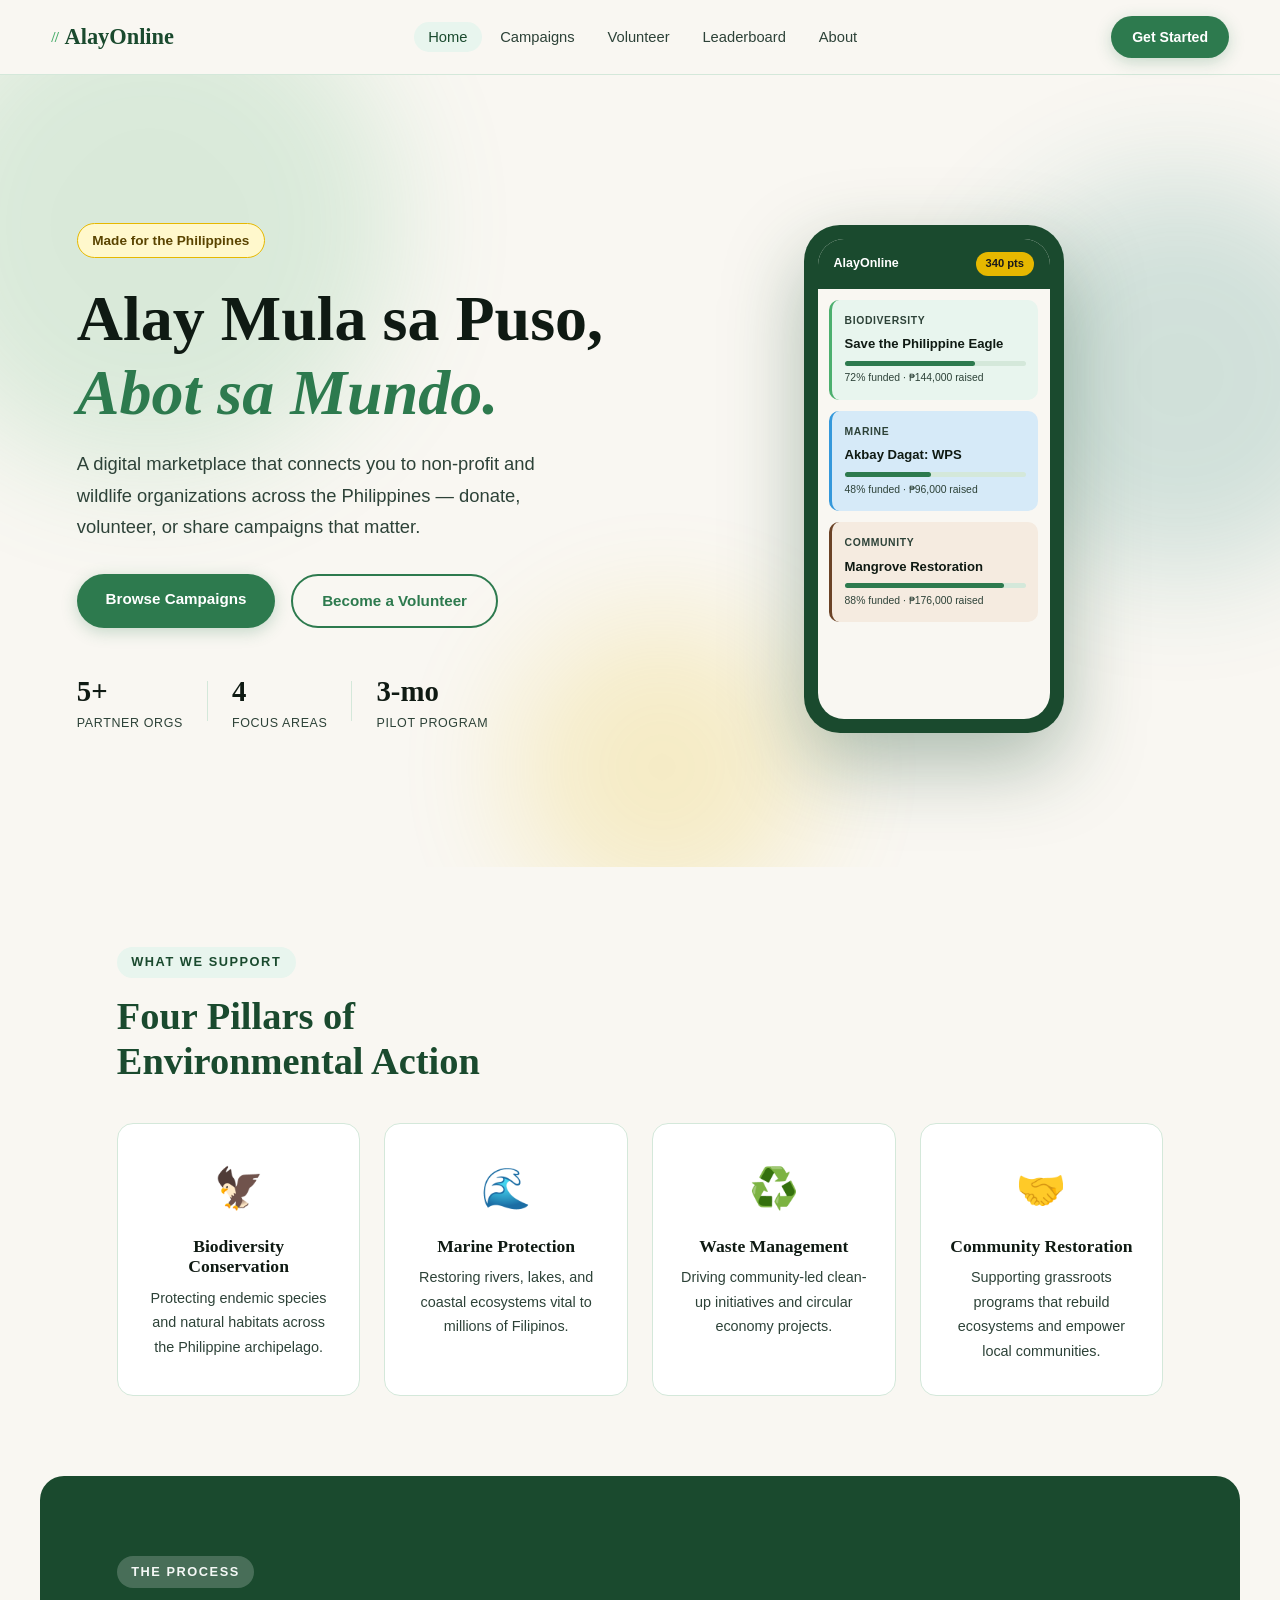
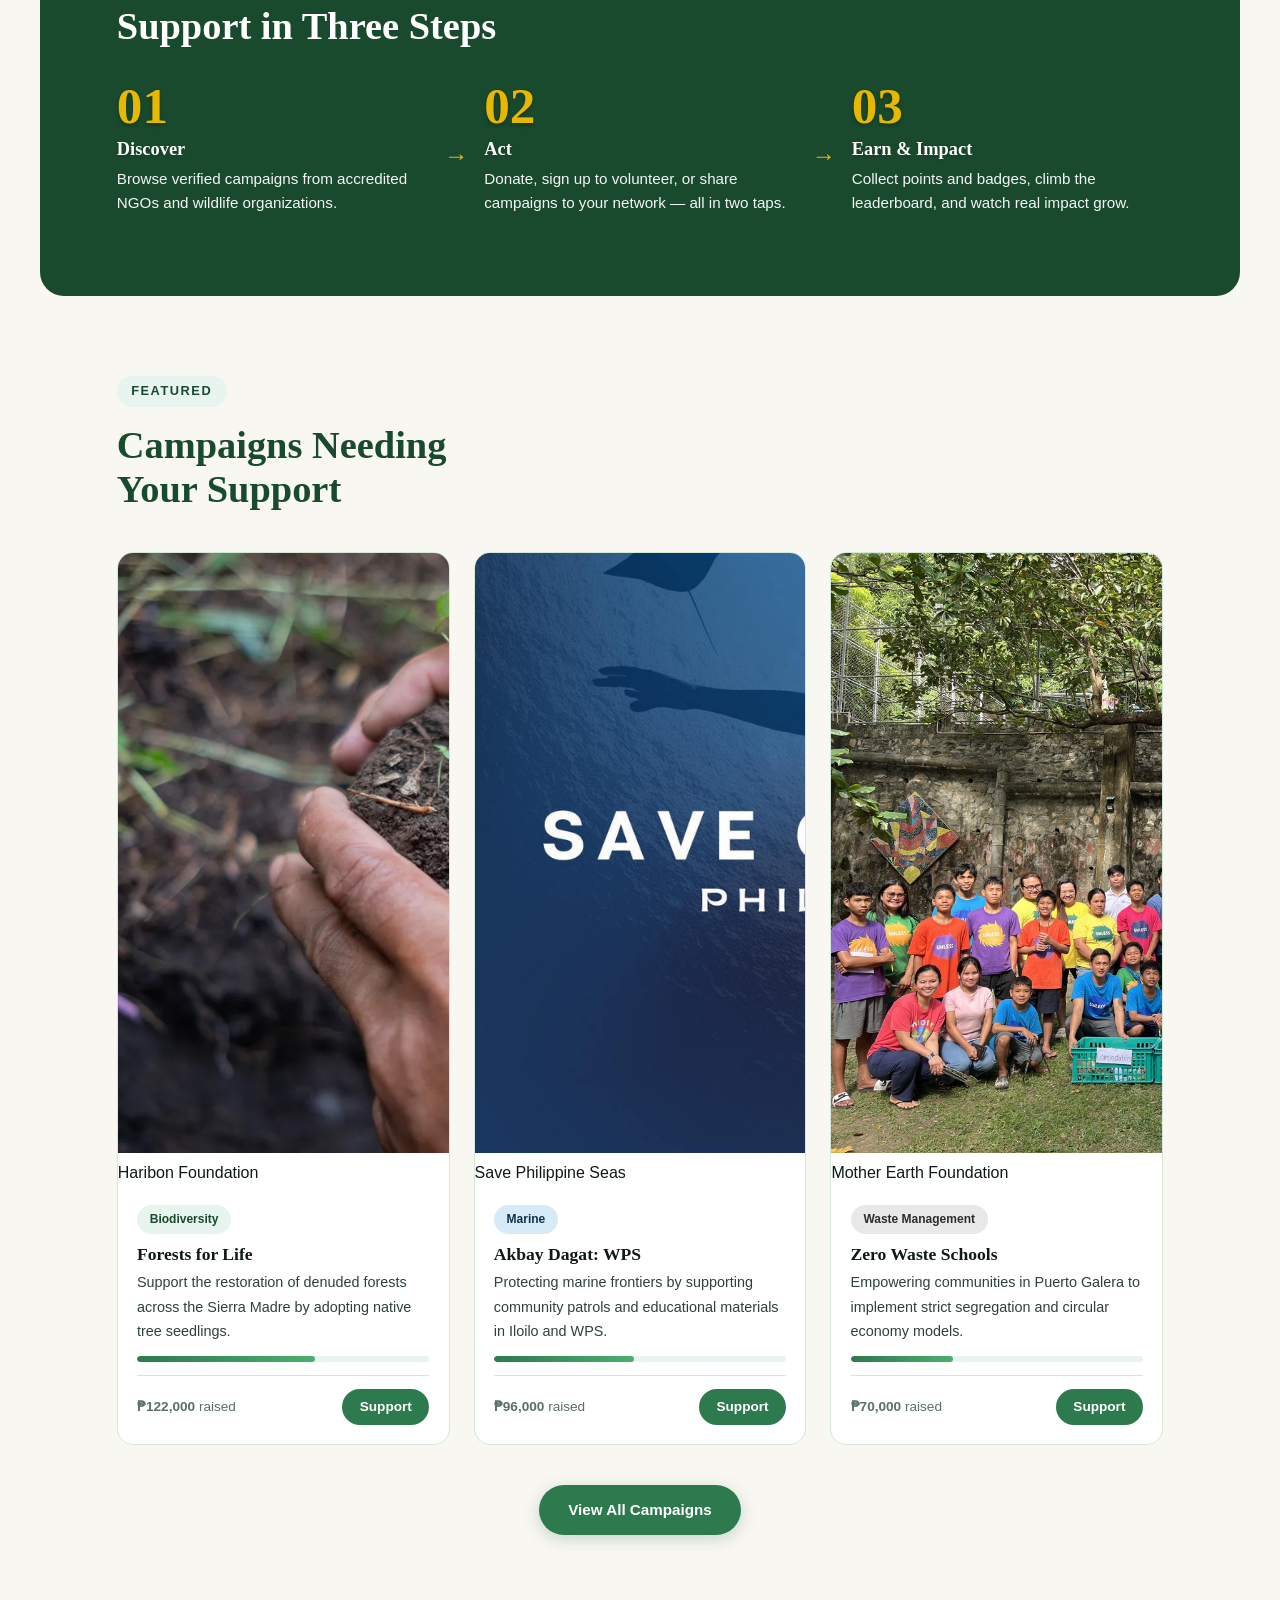
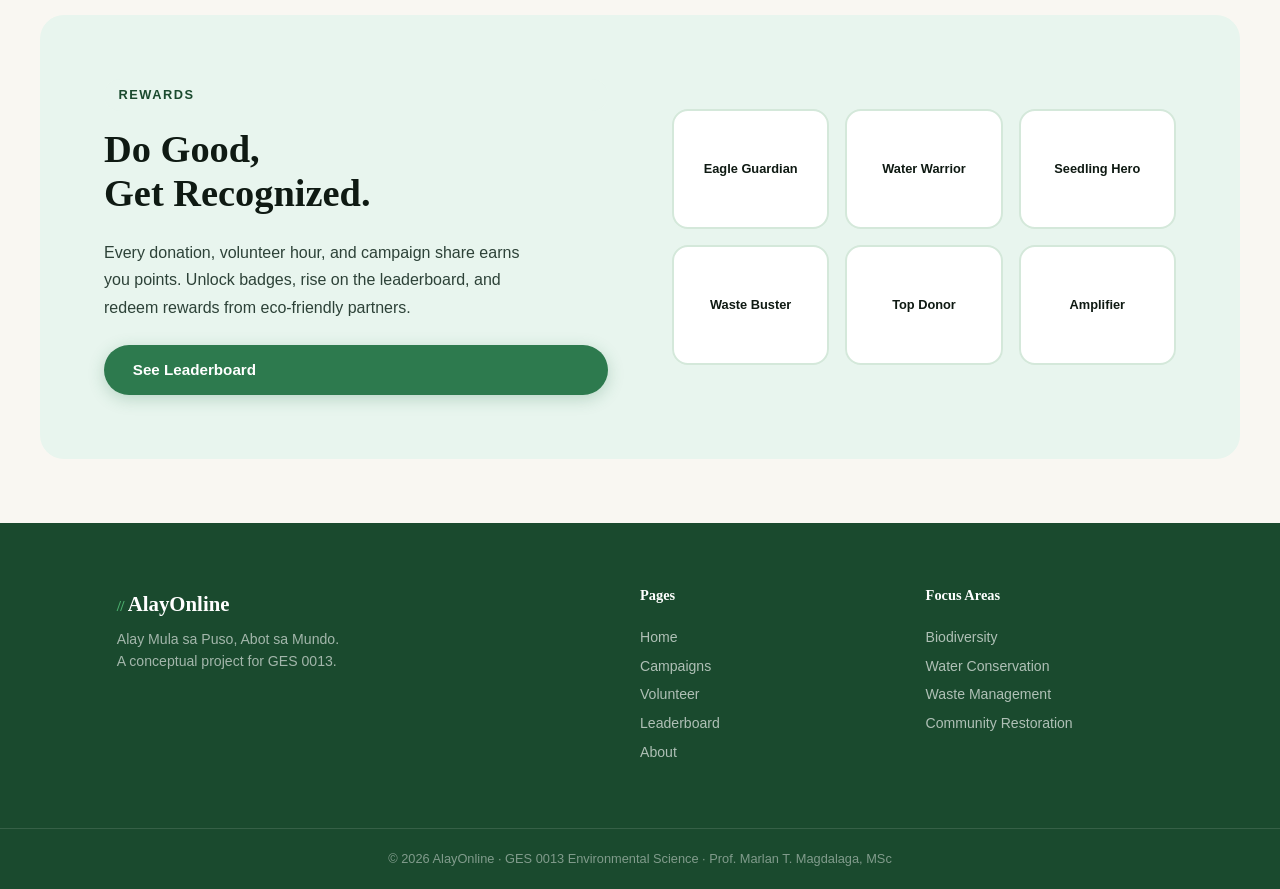
==== commit cfc2facc: "Update index.html" ====
--- a/index.html
+++ b/index.html
@@ -12,220 +12,236 @@
 
  <!-- NAV -->
  <nav class="navbar">
- <a href="AlayOnline/index.html" class="logo">
- <span class="logo-leaf">//</span> AlayOnline
- </a>
- <ul class="nav-links">
- <li><a href="AlayOnline/index.html" class="active">Home</a></li>
- <li><a href="campaigns.html">Campaigns</a></li>
- <li><a href="volunteer.html">Volunteer</a></li>
- <li><a href="leaderboard.html">Leaderboard</a></li>
- <li><a href="about.html">About</a></li>
- </ul>
- <a href="campaigns.html" class="btn-primary nav-cta">Get Started</a>
- <button class="hamburger" id="hamburger">&#9776;</button>
+  <a href="index.html" class="logo">
+   <span class="logo-leaf">//</span> AlayOnline
+  </a>
+  <ul class="nav-links">
+   <li><a href="index.html" class="active">Home</a></li>
+   <li><a href="campaigns.html">Campaigns</a></li>
+   <li><a href="volunteer.html">Volunteer</a></li>
+   <li><a href="leaderboard.html">Leaderboard</a></li>
+   <li><a href="about.html">About</a></li>
+  </ul>
+  <a href="campaigns.html" class="btn-primary nav-cta">Get Started</a>
+  <button class="hamburger" id="hamburger">&#9776;</button>
  </nav>
 
  <!-- HERO -->
  <section class="hero">
- <div class="hero-bg-blobs">
- <div class="blob blob-1"></div>
- <div class="blob blob-2"></div>
- <div class="blob blob-3"></div>
- </div>
- <div class="hero-content">
- <span class="hero-badge">Made for the Philippines</span>
- <h1 class="hero-title">Alay Mula sa Puso,<br><em>Abot sa Mundo.</em></h1>
- <p class="hero-sub">A digital marketplace that connects you to non-profit and wildlife organizations across the Philippines — donate, volunteer, or share campaigns that matter.</p>
- <div class="hero-actions">
- <a href="campaigns.html" class="btn-primary">Browse Campaigns</a>
- <a href="volunteer.html" class="btn-outline">Become a Volunteer</a>
- </div>
- <div class="hero-stats">
- <div class="stat"><span class="stat-num">5+</span><span class="stat-label">Partner Orgs</span></div>
- <div class="stat-divider"></div>
- <div class="stat"><span class="stat-num">4</span><span class="stat-label">Focus Areas</span></div>
- <div class="stat-divider"></div>
- <div class="stat"><span class="stat-num">3-mo</span><span class="stat-label">Pilot Program</span></div>
- </div>
- </div>
- <div class="hero-visual">
- <div class="phone-mockup">
- <div class="phone-screen">
- <div class="phone-header">
- <span> AlayOnline</span>
- <span class="phone-pts"> 340 pts</span>
- </div>
- <div class="phone-card green">
- <div class="pc-tag">Biodiversity</div>
- <div class="pc-title">Save the Philippine Eagle</div>
- <div class="pc-bar"><div class="pc-fill" style="width:72%"></div></div>
- <div class="pc-meta">72% funded · ₱144,000 raised</div>
- </div>
- <div class="phone-card blue">
- <div class="pc-tag">Water Conservation</div>
- <div class="pc-title">Clean Laguna de Bay</div>
- <div class="pc-bar"><div class="pc-fill" style="width:45%"></div></div>
- <div class="pc-meta">45% funded · ₱90,000 raised</div>
- </div>
- <div class="phone-card brown">
- <div class="pc-tag">Community</div>
- <div class="pc-title">Mangrove Restoration</div>
- <div class="pc-bar"><div class="pc-fill" style="width:88%"></div></div>
- <div class="pc-meta">88% funded · ₱176,000 raised</div>
- </div>
- </div>
- </div>
- </div>
+  <div class="hero-bg-blobs">
+   <div class="blob blob-1"></div>
+   <div class="blob blob-2"></div>
+   <div class="blob blob-3"></div>
+  </div>
+  <div class="hero-content">
+   <span class="hero-badge">Made for the Philippines</span>
+   <h1 class="hero-title">Alay Mula sa Puso,<br><em>Abot sa Mundo.</em></h1>
+   <p class="hero-sub">A digital marketplace that connects you to non-profit and wildlife organizations across the Philippines — donate, volunteer, or share campaigns that matter.</p>
+   <div class="hero-actions">
+    <a href="campaigns.html" class="btn-primary">Browse Campaigns</a>
+    <a href="volunteer.html" class="btn-outline">Become a Volunteer</a>
+   </div>
+   <div class="hero-stats">
+    <div class="stat"><span class="stat-num">5+</span><span class="stat-label">Partner Orgs</span></div>
+    <div class="stat-divider"></div>
+    <div class="stat"><span class="stat-num">4</span><span class="stat-label">Focus Areas</span></div>
+    <div class="stat-divider"></div>
+    <div class="stat"><span class="stat-num">3-mo</span><span class="stat-label">Pilot Program</span></div>
+   </div>
+  </div>
+  <div class="hero-visual">
+   <div class="phone-mockup">
+    <div class="phone-screen">
+     <div class="phone-header">
+      <span>AlayOnline</span>
+      <span class="phone-pts">340 pts</span>
+     </div>
+     <div class="phone-card green">
+      <div class="pc-tag">Biodiversity</div>
+      <div class="pc-title">Save the Philippine Eagle</div>
+      <div class="pc-bar"><div class="pc-fill" style="width:72%"></div></div>
+      <div class="pc-meta">72% funded · ₱144,000 raised</div>
+     </div>
+     <div class="phone-card blue">
+      <div class="pc-tag">Marine</div>
+      <div class="pc-title">Akbay Dagat: WPS</div>
+      <div class="pc-bar"><div class="pc-fill" style="width:48%"></div></div>
+      <div class="pc-meta">48% funded · ₱96,000 raised</div>
+     </div>
+     <div class="phone-card brown">
+      <div class="pc-tag">Community</div>
+      <div class="pc-title">Mangrove Restoration</div>
+      <div class="pc-bar"><div class="pc-fill" style="width:88%"></div></div>
+      <div class="pc-meta">88% funded · ₱176,000 raised</div>
+     </div>
+    </div>
+   </div>
+  </div>
  </section>
 
  <!-- FOCUS AREAS -->
  <section class="section focus-areas">
- <div class="section-label">What We Support</div>
- <h2 class="section-title">Four Pillars of<br>Environmental Action</h2>
- <div class="pillars-grid">
- <div class="pillar-card" data-delay="0">
- <div class="pillar-icon"></div>
- <h3>Biodiversity Conservation</h3>
- <p>Protecting endemic species and natural habitats across the Philippine archipelago.</p>
- </div>
- <div class="pillar-card" data-delay="1">
- <div class="pillar-icon"></div>
- <h3>Water Protection</h3>
- <p>Restoring rivers, lakes, and coastal ecosystems vital to millions of Filipinos.</p>
- </div>
- <div class="pillar-card" data-delay="2">
- <div class="pillar-icon"></div>
- <h3>Waste Management</h3>
- <p>Driving community-led clean-up initiatives and circular economy projects.</p>
- </div>
- <div class="pillar-card" data-delay="3">
- <div class="pillar-icon"></div>
- <h3>Community Restoration</h3>
- <p>Supporting grassroots programs that rebuild ecosystems and empower local communities.</p>
- </div>
- </div>
+  <div class="section-label">What We Support</div>
+  <h2 class="section-title">Four Pillars of<br>Environmental Action</h2>
+  <div class="pillars-grid">
+   <div class="pillar-card" data-delay="0">
+    <div class="pillar-icon">🦅</div>
+    <h3>Biodiversity Conservation</h3>
+    <p>Protecting endemic species and natural habitats across the Philippine archipelago.</p>
+   </div>
+   <div class="pillar-card" data-delay="1">
+    <div class="pillar-icon">🌊</div>
+    <h3>Marine Protection</h3>
+    <p>Restoring rivers, lakes, and coastal ecosystems vital to millions of Filipinos.</p>
+   </div>
+   <div class="pillar-card" data-delay="2">
+    <div class="pillar-icon">♻️</div>
+    <h3>Waste Management</h3>
+    <p>Driving community-led clean-up initiatives and circular economy projects.</p>
+   </div>
+   <div class="pillar-card" data-delay="3">
+    <div class="pillar-icon">🤝</div>
+    <h3>Community Restoration</h3>
+    <p>Supporting grassroots programs that rebuild ecosystems and empower local communities.</p>
+   </div>
+  </div>
  </section>
 
  <!-- HOW IT WORKS -->
  <section class="section how-it-works">
- <div class="section-label">The Process</div>
- <h2 class="section-title">Support in Three Steps</h2>
- <div class="steps-row">
- <div class="step">
- <div class="step-number">01</div>
- <h3>Discover</h3>
- <p>Browse verified campaigns from accredited NGOs and wildlife organizations.</p>
- </div>
- <div class="step-arrow">→</div>
- <div class="step">
- <div class="step-number">02</div>
- <h3>Act</h3>
- <p>Donate, sign up to volunteer, or share campaigns to your network — all in two taps.</p>
- </div>
- <div class="step-arrow">→</div>
- <div class="step">
- <div class="step-number">03</div>
- <h3>Earn & Impact</h3>
- <p>Collect points and badges, climb the leaderboard, and watch real impact grow.</p>
- </div>
- </div>
+  <div class="section-label">The Process</div>
+  <h2 class="section-title">Support in Three Steps</h2>
+  <div class="steps-row">
+   <div class="step">
+    <div class="step-number">01</div>
+    <h3>Discover</h3>
+    <p>Browse verified campaigns from accredited NGOs and wildlife organizations.</p>
+   </div>
+   <div class="step-arrow">→</div>
+   <div class="step">
+    <div class="step-number">02</div>
+    <h3>Act</h3>
+    <p>Donate, sign up to volunteer, or share campaigns to your network — all in two taps.</p>
+   </div>
+   <div class="step-arrow">→</div>
+   <div class="step">
+    <div class="step-number">03</div>
+    <h3>Earn & Impact</h3>
+    <p>Collect points and badges, climb the leaderboard, and watch real impact grow.</p>
+   </div>
+  </div>
  </section>
 
  <!-- FEATURED CAMPAIGNS -->
  <section class="section featured-campaigns">
- <div class="section-label">Featured</div>
- <h2 class="section-title">Campaigns Needing<br>Your Support</h2>
- <div class="campaigns-row">
- <div class="camp-card">
- <div class="camp-img camp-img-1"></div>
- <div class="camp-body">
- <span class="camp-tag green-tag">Biodiversity</span>
- <h3>Save the Philippine Eagle</h3>
- <p>Fund monitoring equipment for the last 800 Philippine Eagles in Mindanao.</p>
- <div class="prog-bar"><div class="prog-fill" style="width:72%"></div></div>
- <div class="camp-footer">
- <span>₱144,000 raised</span>
- <a href="campaigns.html" class="btn-sm">Support</a>
- </div>
- </div>
- </div>
- <div class="camp-card">
- <div class="camp-img camp-img-2"></div>
- <div class="camp-body">
- <span class="camp-tag blue-tag">Water</span>
- <h3>Clean Laguna de Bay</h3>
- <p>Deploy water quality sensors and run monthly community clean-ups.</p>
- <div class="prog-bar"><div class="prog-fill" style="width:45%"></div></div>
- <div class="camp-footer">
- <span>₱90,000 raised</span>
- <a href="campaigns.html" class="btn-sm">Support</a>
- </div>
- </div>
- </div>
- <div class="camp-card">
- <div class="camp-img camp-img-3"></div>
- <div class="camp-body">
- <span class="camp-tag brown-tag">Community</span>
- <h3>Palawan Mangrove Belt</h3>
- <p>Plant 10,000 mangrove saplings along the Palawan coastline with local fisherfolk.</p>
- <div class="prog-bar"><div class="prog-fill" style="width:88%"></div></div>
- <div class="camp-footer">
- <span>₱176,000 raised</span>
- <a href="campaigns.html" class="btn-sm">Support</a>
- </div>
- </div>
- </div>
- </div>
- <div class="center-cta">
- <a href="campaigns.html" class="btn-primary">View All Campaigns</a>
- </div>
+  <div class="section-label">Featured</div>
+  <h2 class="section-title">Campaigns Needing<br>Your Support</h2>
+  
+  <div class="campaigns-row">
+   <!-- 1. Haribon -->
+   <div class="camp-card">
+    <div class="camp-img-container">
+     <img src="images/haribon.png" alt="Philippine Eagle" class="featured-photo">
+     <div class="ngo-overlay">Haribon Foundation</div>
+    </div>
+    <div class="camp-body">
+     <span class="camp-tag green-tag">Biodiversity</span>
+     <h3>Forests for Life</h3>
+     <p>Support the restoration of denuded forests across the Sierra Madre by adopting native tree seedlings.</p>
+     <div class="prog-bar"><div class="prog-fill" style="width:61%"></div></div>
+     <div class="camp-footer">
+      <span><strong>₱122,000</strong> raised</span>
+      <a href="campaigns.html" class="btn-sm">Support</a>
+     </div>
+    </div>
+   </div>
+
+   <!-- 2. Save Philippine Seas -->
+   <div class="camp-card">
+    <div class="camp-img-container">
+     <img src="images/sps.png" alt="West Philippine Sea" class="featured-photo">
+     <div class="ngo-overlay">Save Philippine Seas</div>
+    </div>
+    <div class="camp-body">
+     <span class="camp-tag blue-tag">Marine</span>
+     <h3>Akbay Dagat: WPS</h3>
+     <p>Protecting marine frontiers by supporting community patrols and educational materials in Iloilo and WPS.</p>
+     <div class="prog-bar"><div class="prog-fill" style="width:48%"></div></div>
+     <div class="camp-footer">
+      <span><strong>₱96,000</strong> raised</span>
+      <a href="campaigns.html" class="btn-sm">Support</a>
+     </div>
+    </div>
+   </div>
+
+   <!-- 3. Mother Earth Foundation -->
+   <div class="camp-card">
+    <div class="camp-img-container">
+     <img src="images/mef.png" alt="Zero Waste" class="featured-photo">
+     <div class="ngo-overlay">Mother Earth Foundation</div>
+    </div>
+    <div class="camp-body">
+     <span class="camp-tag grey-tag">Waste Management</span>
+     <h3>Zero Waste Schools</h3>
+     <p>Empowering communities in Puerto Galera to implement strict segregation and circular economy models.</p>
+     <div class="prog-bar"><div class="prog-fill" style="width:35%"></div></div>
+     <div class="camp-footer">
+      <span><strong>₱70,000</strong> raised</span>
+      <a href="campaigns.html" class="btn-sm">Support</a>
+     </div>
+    </div>
+   </div>
+  </div>
+
+  <div class="center-cta">
+   <a href="campaigns.html" class="btn-primary">View All Campaigns</a>
+  </div>
  </section>
 
  <!-- GAMIFICATION TEASER -->
  <section class="section gamification-teaser">
- <div class="gami-text">
- <div class="section-label">Rewards</div>
- <h2 class="section-title">Do Good,<br>Get Recognized.</h2>
- <p>Every donation, volunteer hour, and campaign share earns you points. Unlock badges, rise on the leaderboard, and redeem rewards from eco-friendly partners.</p>
- <a href="leaderboard.html" class="btn-primary">See Leaderboard</a>
- </div>
- <div class="gami-badges">
- <div class="badge-item b1"><span>Eagle Guardian</span></div>
- <div class="badge-item b2"><span>Water Warrior</span></div>
- <div class="badge-item b3"><span>Seedling Hero</span></div>
- <div class="badge-item b4"><span>Waste Buster</span></div>
- <div class="badge-item b5"><span>Top Donor</span></div>
- <div class="badge-item b6"><span>Amplifier</span></div>
- </div>
+  <div class="gami-text">
+   <div class="section-label">Rewards</div>
+   <h2 class="section-title">Do Good,<br>Get Recognized.</h2>
+   <p>Every donation, volunteer hour, and campaign share earns you points. Unlock badges, rise on the leaderboard, and redeem rewards from eco-friendly partners.</p>
+   <a href="leaderboard.html" class="btn-primary">See Leaderboard</a>
+  </div>
+  <div class="gami-badges">
+   <div class="badge-item b1"><span>Eagle Guardian</span></div>
+   <div class="badge-item b2"><span>Water Warrior</span></div>
+   <div class="badge-item b3"><span>Seedling Hero</span></div>
+   <div class="badge-item b4"><span>Waste Buster</span></div>
+   <div class="badge-item b5"><span>Top Donor</span></div>
+   <div class="badge-item b6"><span>Amplifier</span></div>
+  </div>
  </section>
 
  <!-- FOOTER -->
  <footer class="footer">
- <div class="footer-inner">
- <div class="footer-brand">
- <span class="logo-leaf">//</span> AlayOnline
- <p>Alay Mula sa Puso, Abot sa Mundo.<br>A conceptual project for GES 0013.</p>
- </div>
- <div class="footer-links">
- <h4>Pages</h4>
- <a href="index.html">Home</a>
- <a href="campaigns.html">Campaigns</a>
- <a href="volunteer.html">Volunteer</a>
- <a href="leaderboard.html">Leaderboard</a>
- <a href="about.html">About</a>
- </div>
- <div class="footer-links">
- <h4>Focus Areas</h4>
- <a href="campaigns.html">Biodiversity</a>
- <a href="campaigns.html">Water Conservation</a>
- <a href="campaigns.html">Waste Management</a>
- <a href="campaigns.html">Community Restoration</a>
- </div>
- </div>
- <div class="footer-bottom">
- <p>© 2026 AlayOnline · GES 0013 Environmental Science · Prof. Marlan T. Magdalaga, MSc</p>
- </div>
+  <div class="footer-inner">
+   <div class="footer-brand">
+    <span class="logo-leaf">//</span> AlayOnline
+    <p>Alay Mula sa Puso, Abot sa Mundo.<br>A conceptual project for GES 0013.</p>
+   </div>
+   <div class="footer-links">
+    <h4>Pages</h4>
+    <a href="index.html">Home</a>
+    <a href="campaigns.html">Campaigns</a>
+    <a href="volunteer.html">Volunteer</a>
+    <a href="leaderboard.html">Leaderboard</a>
+    <a href="about.html">About</a>
+   </div>
+   <div class="footer-links">
+    <h4>Focus Areas</h4>
+    <a href="campaigns.html">Biodiversity</a>
+    <a href="campaigns.html">Water Conservation</a>
+    <a href="campaigns.html">Waste Management</a>
+    <a href="campaigns.html">Community Restoration</a>
+   </div>
+  </div>
+  <div class="footer-bottom">
+   <p>© 2026 AlayOnline · GES 0013 Environmental Science · Prof. Marlan T. Magdalaga, MSc</p>
+  </div>
  </footer>
 
  <script src="js/main.js"></script>
--- a/css/style.css
+++ b/css/style.css
@@ -1,33 +1,29 @@
 /* ===== CSS VARIABLES ===== */
-@import url('https://fonts.googleapis.com/css2?family=Cormorant+Garamond:ital,wght@0,400;0,600;0,700;1,400;1,600&family=Outfit:wght@300;400;500;600;700&display=swap');
-
 :root {
-  --green-deep: #0f2d1a;
-  --green-mid: #1e6b3a;
-  --green-light: #3daa62;
-  --green-pale: #e4f2ea;
-  --teal: #0f5c52;
-  --blue: #0a3d5c;
-  --blue-light: #d0e8f5;
-  --brown: #5a3218;
-  --brown-light: #f3e8dc;
-  --gold: #c9a84c;
-  --gold-light: #fdf6e3;
-  --off-white: #f7f5f0;
+  --green-deep: #1a4a2e;
+  --green-mid: #2d7a4e;
+  --green-light: #4caf6e;
+  --green-pale: #e8f5ee;
+  --teal: #1b7a6e;
+  --blue: #1a5276;
+  --blue-light: #d6eaf8;
+  --brown: #6b4226;
+  --brown-light: #f5ebe0;
+  --gold: #e6b800;
+  --gold-light: #fff8cc;
+  --off-white: #f9f7f2;
   --white: #ffffff;
-  --text-dark: #0f1f14;
-  --text-mid: #2d4a35;
-  --text-light: #5a7a62;
-  --border: #c8ddd0;
-  --shadow: rgba(15,45,26,0.15);
-  --shadow-lg: rgba(15,45,26,0.25);
-  --font-display: 'Cormorant Garamond', Georgia, serif;
-  --font-body: 'Outfit', sans-serif;
-  --radius: 20px;
-  --radius-sm: 12px;
-  --transition: 0.4s cubic-bezier(0.25,0.46,0.45,0.94);
-  --glass: rgba(255,255,255,0.08);
-  --glass-border: rgba(255,255,255,0.15);
+  --text-dark: #0f1a13;
+  --text-mid: #2d4238;
+  --text-light: #5a7168;
+  --border: #d4e8da;
+  --shadow: rgba(26,74,46,0.12);
+  --shadow-lg: rgba(26,74,46,0.20);
+  --font-display: 'Playfair Display', Georgia, serif;
+  --font-body: 'DM Sans', sans-serif;
+  --radius: 16px;
+  --radius-sm: 10px;
+  --transition: 0.3s cubic-bezier(0.4,0,0.2,1);
 }
 
 /* ===== RESET ===== */
@@ -37,77 +33,55 @@
   font-family: var(--font-body);
   background: var(--off-white);
   color: var(--text-dark);
-  line-height: 1.65;
+  line-height: 1.6;
   overflow-x: hidden;
 }
 
 /* ===== TYPOGRAPHY ===== */
-h1, h2, h3, h4 { font-family: var(--font-display); line-height: 1.1; }
-h1 { font-size: clamp(2.8rem, 6vw, 5rem); font-weight: 700; letter-spacing: -0.01em; }
-h2 { font-size: clamp(2rem, 3.5vw, 3.2rem); font-weight: 700; }
-h3 { font-size: 1.35rem; font-weight: 600; }
-h4 { font-size: 1.05rem; font-weight: 600; }
-p { font-size: 1rem; color: var(--text-mid); font-weight: 300; }
-em { font-style: italic; color: var(--green-light); }
+h1, h2, h3, h4 { font-family: var(--font-display); line-height: 1.15; color: var(--text-dark); }
+h1 { font-size: clamp(1.8rem, 5vw, 4rem); font-weight: 900; }
+h2 { font-size: clamp(1.4rem, 3vw, 2.8rem); font-weight: 700; }
+h3 { font-size: clamp(1rem, 2.5vw, 1.25rem); font-weight: 700; }
+h4 { font-size: clamp(0.9rem, 2vw, 1rem); font-weight: 700; }
+p { font-size: clamp(0.9rem, 1.5vw, 1rem); line-height: 1.7; color: var(--text-mid); }
+em { font-style: italic; color: var(--green-mid); }
 
 /* ===== BUTTONS ===== */
 .btn-primary {
   display: inline-block;
   background: var(--green-mid);
   color: #fff;
-  padding: 0.85rem 2rem;
+  padding: 0.8rem 1.8rem;
   border-radius: 50px;
   font-family: var(--font-body);
   font-weight: 600;
-  font-size: 0.9rem;
+  font-size: 0.95rem;
   text-decoration: none;
   border: none;
   cursor: pointer;
-  transition: all var(--transition);
-  box-shadow: 0 6px 20px rgba(30,107,58,0.35);
-  letter-spacing: 0.02em;
+  transition: background var(--transition), transform var(--transition), box-shadow var(--transition);
+  box-shadow: 0 4px 16px rgba(45,122,78,0.25);
 }
 .btn-primary:hover {
   background: var(--green-deep);
-  transform: translateY(-3px);
-  box-shadow: 0 12px 32px rgba(30,107,58,0.45);
+  transform: translateY(-2px);
+  box-shadow: 0 8px 24px rgba(45,122,78,0.35);
 }
 .btn-outline {
   display: inline-block;
   background: transparent;
-  color: #fff;
-  padding: 0.85rem 2rem;
+  color: var(--green-mid);
+  padding: 0.8rem 1.8rem;
   border-radius: 50px;
   font-family: var(--font-body);
   font-weight: 600;
-  font-size: 0.9rem;
-  text-decoration: none;
-  border: 2px solid rgba(255,255,255,0.6);
-  cursor: pointer;
-  transition: all var(--transition);
-  letter-spacing: 0.02em;
-  backdrop-filter: blur(4px);
-}
-.btn-outline:hover {
-  background: rgba(255,255,255,0.15);
-  border-color: #fff;
-  transform: translateY(-3px);
-}
-.btn-outline-dark {
-  display: inline-block;
-  background: transparent;
-  color: var(--green-mid);
-  padding: 0.85rem 2rem;
-  border-radius: 50px;
-  font-family: var(--font-body);
-  font-weight: 600;
-  font-size: 0.9rem;
+  font-size: 0.95rem;
   text-decoration: none;
   border: 2px solid var(--green-mid);
   cursor: pointer;
   transition: all var(--transition);
 }
-.btn-outline-dark:hover {
+.btn-outline:hover {
   background: var(--green-mid);
   color: #fff;
   transform: translateY(-2px);
@@ -116,24 +90,42 @@
   display: inline-block;
   background: var(--green-mid);
   color: #fff;
-  padding: 0.45rem 1.2rem;
-  border-radius: 50px;
-  font-size: 0.82rem;
+  padding: 0.45rem 1.1rem;
+  border-radius: 50px;
+  font-size: 0.85rem;
   font-weight: 600;
   text-decoration: none;
   transition: background var(--transition);
-  letter-spacing: 0.02em;
 }
 .btn-sm:hover { background: var(--green-deep); }
 .btn-sm-pad {
   display: inline-block;
-  padding: 0.55rem 1.4rem;
+  padding: 0.5rem 1.2rem;
   border-radius: 50px;
   font-size: 0.85rem;
   font-weight: 600;
   text-decoration: none;
   cursor: pointer;
   transition: all var(--transition);
+}
+.btn-primary.btn-sm-pad {
+  background: var(--green-mid);
+  color: #fff;
+  padding: 0.5rem 1.3rem;
+}
+.btn-primary.btn-sm-pad:hover {
+  background: var(--green-deep);
+  transform: translateY(-1px);
+}
+.btn-outline.btn-sm-pad {
+  border: 2px solid var(--green-mid);
+  color: var(--green-mid);
+  padding: 0.4rem 1.2rem;
+}
+.btn-outline.btn-sm-pad:hover {
+  background: var(--green-mid);
+  color: #fff;
+  transform: translateY(-1px);
 }
 .w100 { width: 100%; text-align: center; margin-top: 0.75rem; }
 
@@ -145,51 +137,43 @@
   display: flex;
   align-items: center;
   justify-content: space-between;
-  padding: 1rem 5%;
-  background: rgba(247,245,240,0.88);
-  backdrop-filter: blur(20px);
-  -webkit-backdrop-filter: blur(20px);
-  border-bottom: 1px solid rgba(200,221,208,0.6);
+  padding: 1rem 4%;
+  background: rgba(249,247,242,0.95);
+  backdrop-filter: blur(12px);
+  border-bottom: 1px solid var(--border);
   gap: 1rem;
-  transition: all 0.3s ease;
-}
-.navbar.scrolled {
-  background: rgba(247,245,240,0.97);
-  box-shadow: 0 4px 30px rgba(15,45,26,0.1);
 }
 .logo {
   font-family: var(--font-display);
-  font-weight: 700;
-  font-size: 1.5rem;
+  font-weight: 900;
+  font-size: 1.4rem;
   color: var(--green-deep);
   text-decoration: none;
   display: flex;
   align-items: center;
   gap: 0.4rem;
   white-space: nowrap;
-  letter-spacing: -0.02em;
-}
-.logo-leaf { font-size: 1rem; color: var(--green-light); font-weight: 700; letter-spacing: -0.05em; }
+}
+.logo-leaf { font-size: 0.95rem; color: var(--green-light); font-weight: 900; letter-spacing: -0.05em; }
 .nav-links {
   display: flex;
   list-style: none;
   gap: 0.25rem;
 }
 .nav-links a {
-  padding: 0.45rem 1rem;
+  padding: 0.45rem 0.9rem;
   text-decoration: none;
   color: var(--text-mid);
   font-weight: 500;
-  font-size: 0.88rem;
-  border-radius: 50px;
-  transition: all var(--transition);
-  letter-spacing: 0.01em;
+  font-size: 0.92rem;
+  border-radius: 50px;
+  transition: all var(--transition);
 }
 .nav-links a:hover, .nav-links a.active {
   color: var(--green-deep);
   background: var(--green-pale);
 }
-.nav-cta { font-size: 0.85rem; padding: 0.6rem 1.5rem; }
+.nav-cta { font-size: 0.88rem; padding: 0.6rem 1.3rem; }
 .hamburger {
   display: none;
   background: none;
@@ -201,244 +185,135 @@
 
 /* ===== SECTION BASE ===== */
 .section {
-  padding: 6rem 6%;
+  padding: 5rem 6%;
   max-width: 1200px;
   margin: 0 auto;
 }
 .section-label {
   display: inline-block;
   background: var(--green-pale);
-  color: var(--green-mid);
-  font-size: 0.72rem;
-  font-weight: 600;
-  letter-spacing: 0.18em;
+  color: #1a4a2e;
+  font-size: clamp(0.7rem, 1.5vw, 0.8rem);
+  font-weight: 700;
+  letter-spacing: 0.12em;
   text-transform: uppercase;
-  padding: 0.35rem 1rem;
+  padding: 0.35rem 0.9rem;
   border-radius: 50px;
   margin-bottom: 1rem;
-  font-family: var(--font-body);
-}
-.section-label.light {
-  background: rgba(255,255,255,0.15);
-  color: rgba(255,255,255,0.9);
 }
 .section-title {
   margin-bottom: 2.5rem;
   color: var(--green-deep);
 }
-.section-title.light { color: #fff; }
-
-/* ===== PARALLAX HERO ===== */
+
+/* ===== BLOBS (background) ===== */
+.hero-bg-blobs { position: absolute; inset: 0; overflow: hidden; pointer-events: none; z-index: 0; }
+.blob {
+  position: absolute;
+  border-radius: 50%;
+  filter: blur(60px);
+  opacity: 0.18;
+}
+.blob-1 { width: 500px; height: 500px; background: var(--green-light); top: -100px; left: -100px; animation: drift 12s ease-in-out infinite; }
+.blob-2 { width: 400px; height: 400px; background: var(--teal); top: 100px; right: -100px; animation: drift 16s ease-in-out infinite reverse; }
+.blob-3 { width: 300px; height: 300px; background: var(--gold); bottom: -50px; left: 40%; animation: drift 10s ease-in-out infinite 3s; }
+@keyframes drift { 0%,100%{transform:translate(0,0)} 50%{transform:translate(30px,30px)} }
+
+/* ===== HERO ===== */
 .hero {
   position: relative;
   display: grid;
   grid-template-columns: 1fr 1fr;
   align-items: center;
   gap: 3rem;
-  padding: 0 6%;
-  min-height: 100vh;
+  padding: 5rem 6% 4rem;
+  min-height: 88vh;
   overflow: hidden;
 }
-
-.hero-parallax-bg {
-  position: absolute;
-  inset: -20%;
-  background-image: url('https://images.unsplash.com/photo-1448375240586-882707db888b?w=1800&q=85&auto=format&fit=crop');
-  background-size: cover;
-  background-position: center;
-  will-change: transform;
-  z-index: 0;
-  filter: brightness(0.35) saturate(1.3);
-}
-
-.hero-overlay {
-  position: absolute;
-  inset: 0;
-  background: linear-gradient(
-    135deg,
-    rgba(10,25,15,0.75) 0%,
-    rgba(15,45,26,0.55) 40%,
-    rgba(10,40,30,0.3) 100%
-  );
-  z-index: 1;
-}
-
-.hero-content {
-  position: relative;
-  z-index: 2;
-  padding: 8rem 0 6rem;
-}
+.hero-content { position: relative; z-index: 1; }
 .hero-badge {
   display: inline-block;
-  background: rgba(201,168,76,0.2);
-  border: 1px solid rgba(201,168,76,0.5);
-  color: var(--gold);
-  font-size: 0.72rem;
-  font-weight: 600;
-  padding: 0.4rem 1rem;
+  background: var(--gold-light);
+  border: 1px solid var(--gold);
+  color: #5a4400;
+  font-size: clamp(0.75rem, 1.5vw, 0.85rem);
+  font-weight: 600;
+  padding: 0.35rem 0.9rem;
   border-radius: 50px;
   margin-bottom: 1.5rem;
-  letter-spacing: 0.12em;
-  text-transform: uppercase;
-  font-family: var(--font-body);
 }
 .hero-title {
   margin-bottom: 1.2rem;
-  color: #fff;
-  animation: fadeUp 0.9s ease both;
-  text-shadow: 0 2px 20px rgba(0,0,0,0.3);
-  font-size: clamp(3rem, 6vw, 5.5rem);
-}
-.hero-title em { color: rgba(61,170,98,0.9); }
+  color: var(--text-dark);
+  animation: fadeUp 0.8s ease both;
+}
 .hero-sub {
-  font-size: 1.1rem;
-  color: rgba(255,255,255,0.8);
-  margin-bottom: 2.5rem;
+  font-size: clamp(0.95rem, 2vw, 1.15rem);
+  color: var(--text-mid);
+  margin-bottom: 2rem;
   max-width: 500px;
-  animation: fadeUp 1s ease 0.1s both;
-  font-weight: 300;
-  line-height: 1.75;
+  animation: fadeUp 0.9s ease 0.1s both;
 }
 .hero-actions {
   display: flex;
   gap: 1rem;
   flex-wrap: wrap;
-  margin-bottom: 3rem;
+  margin-bottom: 2.5rem;
   animation: fadeUp 1s ease 0.2s both;
 }
 .hero-stats {
   display: flex;
   align-items: center;
-  gap: 2rem;
-  animation: fadeUp 1s ease 0.35s both;
+  gap: 1.5rem;
+  animation: fadeUp 1s ease 0.3s both;
 }
 .stat { display: flex; flex-direction: column; }
-.stat-num {
-  font-family: var(--font-display);
-  font-size: 2.2rem;
-  font-weight: 700;
-  color: #fff;
-  line-height: 1;
-}
-.stat-label {
-  font-size: 0.72rem;
-  color: rgba(255,255,255,0.6);
-  text-transform: uppercase;
-  letter-spacing: 0.1em;
-  margin-top: 0.3rem;
-  font-weight: 500;
-}
-.stat-divider { width: 1px; height: 44px; background: rgba(255,255,255,0.2); }
-
-@keyframes fadeUp {
-  from { opacity: 0; transform: translateY(28px); }
-  to { opacity: 1; transform: translateY(0); }
-}
+.stat-num { font-family: var(--font-display); font-size: clamp(1.4rem, 3vw, 1.8rem); font-weight: 900; color: var(--text-dark); }
+.stat-label { font-size: clamp(0.65rem, 1.5vw, 0.78rem); color: var(--text-mid); text-transform: uppercase; letter-spacing: 0.05em; }
+.stat-divider { width: 1px; height: 40px; background: var(--border); }
+
+@keyframes fadeUp { from{opacity:0;transform:translateY(20px)} to{opacity:1;transform:translateY(0)} }
 
 /* ===== PHONE MOCKUP ===== */
-.hero-visual {
-  position: relative;
-  z-index: 2;
-  display: flex;
-  justify-content: center;
-  animation: fadeUp 1s ease 0.4s both;
-  padding: 8rem 0 6rem;
-}
+.hero-visual { position: relative; z-index: 1; display: flex; justify-content: center; animation: fadeUp 1s ease 0.4s both; }
 .phone-mockup {
-  width: 270px;
-  background: rgba(15,45,26,0.7);
-  border-radius: 40px;
+  width: 260px;
+  background: var(--green-deep);
+  border-radius: 36px;
   padding: 14px;
-  box-shadow: 0 40px 100px rgba(0,0,0,0.5), 0 0 0 1px rgba(255,255,255,0.1);
-  backdrop-filter: blur(20px);
-  border: 1px solid rgba(255,255,255,0.12);
+  box-shadow: 0 30px 80px rgba(26,74,46,0.35);
 }
 .phone-screen {
-  background: #f5f3ee;
-  border-radius: 30px;
+  background: var(--off-white);
+  border-radius: 26px;
   overflow: hidden;
-  min-height: 490px;
+  min-height: 480px;
 }
 .phone-header {
   background: var(--green-deep);
   color: #fff;
-  padding: 0.9rem 1rem;
+  padding: 0.8rem 1rem;
   display: flex;
   justify-content: space-between;
   align-items: center;
-  font-size: 0.8rem;
-  font-weight: 600;
-  font-family: var(--font-display);
-  letter-spacing: 0.02em;
-}
-.phone-pts {
-  background: var(--gold);
-  color: #1a1a1a;
-  padding: 0.2rem 0.7rem;
-  border-radius: 50px;
-  font-size: 0.68rem;
-  font-weight: 700;
-  font-family: var(--font-body);
-}
+  font-size: 0.78rem;
+  font-weight: 600;
+}
+.phone-pts { background: var(--gold); color: #1a1a1a; padding: 0.2rem 0.6rem; border-radius: 50px; font-size: 0.7rem; }
 .phone-card {
   margin: 0.7rem;
-  border-radius: 14px;
-  padding: 0.9rem;
+  border-radius: var(--radius-sm);
+  padding: 0.8rem;
   font-size: 0.75rem;
 }
 .phone-card.green { background: var(--green-pale); border-left: 3px solid var(--green-light); }
-.phone-card.blue { background: var(--blue-light); border-left: 3px solid #3a8fc8; }
+.phone-card.blue { background: var(--blue-light); border-left: 3px solid #3498db; }
 .phone-card.brown { background: var(--brown-light); border-left: 3px solid var(--brown); }
-.pc-tag {
-  font-size: 0.62rem;
-  font-weight: 700;
-  color: var(--text-light);
-  text-transform: uppercase;
-  letter-spacing: 0.1em;
-  margin-bottom: 0.3rem;
-  font-family: var(--font-body);
-}
-.pc-title { font-weight: 600; color: var(--text-dark); font-size: 0.85rem; margin-bottom: 0.5rem; font-family: var(--font-display); }
-.pc-bar { height: 5px; background: var(--border); border-radius: 3px; margin-bottom: 0.3rem; overflow: hidden; }
-.pc-fill { height: 100%; background: linear-gradient(90deg, var(--green-mid), var(--green-light)); border-radius: 3px; }
-.pc-meta { font-size: 0.62rem; color: var(--text-light); }
-
-/* ===== PARALLAX SECTION BACKGROUNDS ===== */
-.parallax-section {
-  position: relative;
-  overflow: hidden;
-}
-.parallax-bg {
-  position: absolute;
-  inset: -25%;
-  background-size: cover;
-  background-position: center;
-  will-change: transform;
-  z-index: 0;
-}
-.parallax-section .section-overlay {
-  position: absolute;
-  inset: 0;
-  z-index: 1;
-}
-.parallax-section .section-content {
-  position: relative;
-  z-index: 2;
-}
-
-/* Nature image backgrounds for parallax sections */
-.nature-bg-1 {
-  background-image: url('https://images.unsplash.com/photo-1518531933037-91b2f5f229cc?w=1600&q=80&auto=format&fit=crop');
-  filter: brightness(0.3) saturate(1.4);
-}
-.nature-bg-2 {
-  background-image: url('https://images.unsplash.com/photo-1504893524553-b855bce32c67?w=1600&q=80&auto=format&fit=crop');
-  filter: brightness(0.25) saturate(1.5);
-}
-.nature-bg-3 {
-  background-image: url('https://images.unsplash.com/photo-1441974231531-c6227db76b6e?w=1600&q=80&auto=format&fit=crop');
-  filter: brightness(0.3) saturate(1.3);
-}
+.pc-tag { font-size: 0.65rem; font-weight: 600; color: var(--text-mid); text-transform: uppercase; letter-spacing: 0.06em; margin-bottom: 0.25rem; }
+.pc-title { font-weight: 700; color: var(--text-dark); font-size: 0.82rem; margin-bottom: 0.4rem; }
+.pc-bar { height: 5px; background: var(--border); border-radius: 3px; margin-bottom: 0.3rem; }
+.pc-fill { height: 100%; background: var(--green-mid); border-radius: 3px; }
+.pc-meta { font-size: 0.65rem; color: var(--text-mid); }
 
 /* ===== PILLARS ===== */
 .pillars-grid {
@@ -450,46 +325,20 @@
   background: var(--white);
   border: 1px solid var(--border);
   border-radius: var(--radius);
-  padding: 2.2rem 1.8rem;
+  padding: 2rem 1.5rem;
   text-align: center;
-  transition: transform var(--transition), box-shadow var(--transition), border-color var(--transition);
+  transition: transform var(--transition), box-shadow var(--transition);
   cursor: default;
-  position: relative;
-  overflow: hidden;
-}
-.pillar-card::before {
-  content: '';
-  position: absolute;
-  bottom: 0;
-  left: 0;
-  right: 0;
-  height: 3px;
-  background: linear-gradient(90deg, var(--green-mid), var(--green-light));
-  transform: scaleX(0);
-  transform-origin: left;
-  transition: transform var(--transition);
-}
-.pillar-card:hover { transform: translateY(-8px); box-shadow: 0 24px 60px var(--shadow-lg); border-color: var(--green-light); }
-.pillar-card:hover::before { transform: scaleX(1); }
-.pillar-icon { font-size: 2.8rem; margin-bottom: 1.2rem; display: block; }
-.pillar-card h3 { font-size: 1.1rem; margin-bottom: 0.7rem; color: var(--green-deep); font-family: var(--font-display); }
-.pillar-card p { font-size: 0.87rem; line-height: 1.6; }
-
-/* ===== HOW IT WORKS (Parallax) ===== */
-.how-it-works {
-  position: relative;
-  overflow: hidden;
-  border-radius: 0;
-  margin: 0;
-  padding: 0;
-}
-.how-it-works-inner {
-  padding: 7rem 6%;
-  max-width: 1200px;
-  margin: 0 auto;
-  position: relative;
-  z-index: 2;
-}
+}
+.pillar-card:hover { transform: translateY(-6px); box-shadow: 0 16px 40px var(--shadow); }
+.pillar-icon { font-size: 2.5rem; margin-bottom: 1rem; }
+.pillar-card h3 { font-size: clamp(0.95rem, 2vw, 1.1rem); margin-bottom: 0.6rem; color: var(--text-dark); }
+.pillar-card p { font-size: clamp(0.8rem, 1.5vw, 0.9rem); color: var(--text-mid); }
+
+/* ===== HOW IT WORKS ===== */
+.how-it-works { background: var(--green-deep); border-radius: 24px; color: #fff; }
+.how-it-works .section-label { background: rgba(255,255,255,0.2); color: rgba(255,255,255,0.95); font-weight: 700; }
+.how-it-works .section-title { color: #ffffff; margin-bottom: 2rem; }
 .steps-row {
   display: flex;
   align-items: flex-start;
@@ -497,17 +346,14 @@
   flex-wrap: wrap;
 }
 .step { flex: 1; min-width: 160px; }
-.step-number {
-  font-family: var(--font-display);
-  font-size: 3.5rem;
-  font-weight: 700;
-  color: rgba(61,170,98,0.5);
-  line-height: 1;
-  margin-bottom: 0.6rem;
-}
-.step h3 { color: #ffffff; margin-bottom: 0.5rem; font-family: var(--font-display); font-size: 1.3rem; }
-.step p { color: rgba(255,255,255,0.72); font-size: 0.9rem; font-weight: 300; }
-.step-arrow { font-size: 1.5rem; color: rgba(61,170,98,0.6); padding-top: 1.2rem; align-self: center; }
+.step-number { font-family: var(--font-display); font-size: 3rem; font-weight: 900; color: var(--text-dark); line-height: 1; margin-bottom: 0.5rem; }
+.step h3 { color: var(--text-dark); margin-bottom: 0.4rem; font-size: clamp(1rem, 2.5vw, 1.2rem); }
+.step p { color: var(--text-mid); font-size: clamp(0.85rem, 1.5vw, 0.95rem); line-height: 1.6; }
+.step-arrow { font-size: 1.5rem; color: var(--text-mid); padding-top: 1rem; align-self: center; }
+.how-it-works .step-number { color: var(--gold); text-shadow: 0 2px 4px rgba(0,0,0,0.3); font-size: clamp(2.5rem, 5vw, 3.2rem); }
+.how-it-works .step h3 { color: #ffffff; text-shadow: 0 2px 4px rgba(0,0,0,0.2); font-size: clamp(0.95rem, 2.5vw, 1.15rem); }
+.how-it-works .step p { color: rgba(255,255,255,0.95); font-size: clamp(0.8rem, 1.5vw, 0.95rem); }
+.how-it-works .step-arrow { color: var(--gold); font-weight: bold; }
 
 /* ===== CAMPAIGN CARDS ===== */
 .campaigns-row { display: grid; grid-template-columns: repeat(3,1fr); gap: 1.5rem; margin-bottom: 2.5rem; }
@@ -518,159 +364,101 @@
   border: 1px solid var(--border);
   transition: transform var(--transition), box-shadow var(--transition);
 }
-.camp-card:hover { transform: translateY(-8px); box-shadow: 0 24px 60px var(--shadow-lg); }
-.camp-img { height: 200px; background-size: cover; background-position: center; position: relative; overflow: hidden; }
-.camp-img::after { content:''; position:absolute; inset:0; background: linear-gradient(to bottom, transparent 40%, rgba(10,25,15,0.6)); }
-
-/* Real nature images for campaign cards */
-.camp-img-1 { background-image: url('https://images.unsplash.com/photo-1621794003998-23e60a2d2e5a?w=600&q=80&auto=format&fit=crop'); }
-.camp-img-2 { background-image: url('https://images.unsplash.com/photo-1470770841072-f978cf4d019e?w=600&q=80&auto=format&fit=crop'); }
-.camp-img-3 { background-image: url('https://images.unsplash.com/photo-1518531933037-91b2f5f229cc?w=600&q=80&auto=format&fit=crop'); }
-
-.camp-body { padding: 1.4rem; }
+.camp-card:hover { transform: translateY(-6px); box-shadow: 0 20px 50px var(--shadow-lg); }
+.camp-img { height: 180px; background-size: cover; background-position: center; }
+.camp-img-1 { background: linear-gradient(135deg, #1a4a2e 0%, #2d7a4e 50%, #4caf6e 100%); position:relative; }
+.camp-img-1::after { content:'🦅'; position:absolute; top:50%; left:50%; transform:translate(-50%,-50%); font-size:4rem; }
+.camp-img-2 { background: linear-gradient(135deg, #0d3349 0%, #1a5276 50%, #3498db 100%); position:relative; }
+.camp-img-2::after { content:'💧'; position:absolute; top:50%; left:50%; transform:translate(-50%,-50%); font-size:4rem; }
+.camp-img-3 { background: linear-gradient(135deg, #3d2314 0%, #6b4226 50%, #c8855a 100%); position:relative; }
+.camp-img-3::after { content:'🌱'; position:absolute; top:50%; left:50%; transform:translate(-50%,-50%); font-size:4rem; }
+.camp-body { padding: 1.2rem; }
 .camp-tag {
   display: inline-block;
-  font-size: 0.68rem;
+  font-size: clamp(0.65rem, 1.5vw, 0.75rem);
   font-weight: 700;
-  padding: 0.28rem 0.8rem;
-  border-radius: 50px;
-  margin-bottom: 0.7rem;
-  letter-spacing: 0.08em;
-  text-transform: uppercase;
-  font-family: var(--font-body);
-}
-.green-tag { background: var(--green-pale); color: var(--green-mid); }
-.blue-tag { background: var(--blue-light); color: var(--blue); }
-.brown-tag { background: var(--brown-light); color: var(--brown); }
-.grey-tag { background: #efefef; color: #4a4a4a; }
-.verified-tag { background: #e0faf0; color: #116b40; border: 1px solid #a0dfc0; margin-left: 0.4rem; }
-.camp-body h3 { margin-bottom: 0.5rem; font-size: 1.15rem; color: var(--green-deep); font-family: var(--font-display); }
-.camp-body p { font-size: 0.88rem; margin-bottom: 0.9rem; line-height: 1.6; }
-.prog-bar { height: 5px; background: var(--green-pale); border-radius: 3px; margin-bottom: 0.7rem; overflow: hidden; }
-.prog-fill { height: 100%; background: linear-gradient(90deg, var(--green-mid), var(--green-light)); border-radius: 3px; transition: width 1.2s ease; }
-.camp-footer { display: flex; justify-content: space-between; align-items: center; font-size: 0.84rem; color: var(--text-light); }
-.center-cta { text-align: center; }
-
-/* ===== GAMIFICATION TEASER (Parallax) ===== */
+  padding: 0.3rem 0.8rem;
+  border-radius: 50px;
+  margin-bottom: 0.6rem;
+}
+.green-tag { background: var(--green-pale); color: #1a4a2e; }
+.blue-tag { background: var(--blue-light); color: #0d3349; }
+.brown-tag { background: var(--brown-light); color: #3d2314; }
+.grey-tag { background: #e8e8e8; color: #2d2d2d; }
+.verified-tag { background: #d4f5e8; color: #0d5a3d; border: 1px solid #7fd4c4; margin-left: 0.3rem; }
+.camp-body h3 { margin-bottom: 0.4rem; font-size: clamp(0.95rem, 2vw, 1.1rem); color: var(--text-dark); }
+.camp-body p { font-size: clamp(0.8rem, 1.5vw, 0.9rem); margin-bottom: 0.8rem; color: var(--text-mid); }
+.prog-bar { height: 6px; background: var(--green-pale); border-radius: 3px; margin-bottom: 0.6rem; overflow: hidden; }
+.prog-fill { height: 100%; background: linear-gradient(90deg, var(--green-mid), var(--green-light)); border-radius: 3px; transition: width 1s ease; }
+.camp-footer { display: flex; justify-content: space-between; align-items: center; font-size: 0.85rem; color: var(--text-light); padding-top: 0.8rem; border-top: 1px solid var(--border); margin-top: 0.8rem; }
+.center-cta { text-align: center; margin-top: 2rem; }
+
+/* ===== GAMIFICATION TEASER ===== */
 .gamification-teaser {
-  position: relative;
-  overflow: hidden;
-}
-.gami-inner {
   display: grid;
   grid-template-columns: 1fr 1fr;
-  gap: 5rem;
-  align-items: center;
-  padding: 7rem 6%;
+  gap: 4rem;
+  align-items: center;
+  background: var(--green-pale);
+  border-radius: 24px;
+  padding: 4rem 5%;
   max-width: 1200px;
-  margin: 0 auto;
-  position: relative;
-  z-index: 2;
-}
-.gami-text p { margin-bottom: 1.8rem; max-width: 420px; color: rgba(255,255,255,0.8); font-weight: 300; line-height: 1.75; }
+  margin: 0 auto 3rem;
+}
+.gami-text { display: flex; flex-direction: column; justify-content: center; }
+.gami-text .section-title { color: var(--text-dark); margin-bottom: 1.5rem; }
+.gami-text p { margin-bottom: 1.5rem; max-width: 420px; color: var(--text-mid); font-size: clamp(0.9rem, 1.5vw, 1rem); }
 .gami-badges { display: grid; grid-template-columns: repeat(3, 1fr); gap: 1rem; }
 .badge-item {
-  background: rgba(255,255,255,0.08);
-  border: 1px solid rgba(255,255,255,0.14);
+  background: var(--white);
+  border: 2px solid var(--border);
   border-radius: var(--radius);
-  padding: 1.4rem 0.8rem;
+  padding: 1.2rem 0.8rem;
   text-align: center;
   font-size: 2rem;
   display: flex;
   flex-direction: column;
   align-items: center;
+  justify-content: center;
   gap: 0.5rem;
-  transition: transform var(--transition), box-shadow var(--transition), background var(--transition);
+  transition: all var(--transition);
   cursor: default;
-  backdrop-filter: blur(8px);
-}
-.badge-item:hover { transform: scale(1.08) translateY(-4px); box-shadow: 0 16px 40px rgba(0,0,0,0.3); background: rgba(255,255,255,0.14); }
-.badge-item span { font-size: 0.68rem; font-weight: 600; color: rgba(255,255,255,0.75); letter-spacing: 0.06em; text-transform: uppercase; font-family: var(--font-body); }
+  min-height: 120px;
+}
+.badge-item:hover { transform: translateY(-4px); box-shadow: 0 12px 30px var(--shadow); border-color: var(--green-mid); }
+.badge-item span { font-size: clamp(0.65rem, 1.5vw, 0.8rem); font-weight: 700; color: var(--text-dark); }
 
 /* ===== FOOTER ===== */
-.footer {
-  background: var(--green-deep);
-  color: rgba(255,255,255,0.8);
-  position: relative;
-  overflow: hidden;
-}
-.footer::before {
-  content: '';
-  position: absolute;
-  top: 0;
-  left: 0;
-  right: 0;
-  height: 1px;
-  background: linear-gradient(90deg, transparent, rgba(61,170,98,0.4), transparent);
-}
+.footer { background: var(--green-deep); color: rgba(255,255,255,0.8); margin-top: 4rem; }
 .footer-inner {
   display: grid;
   grid-template-columns: 2fr 1fr 1fr;
   gap: 3rem;
-  padding: 5rem 6%;
+  padding: 4rem 6%;
   max-width: 1200px;
   margin: 0 auto;
-  position: relative;
-  z-index: 1;
-}
-.footer-brand-name {
-  font-family: var(--font-display);
-  font-weight: 700;
-  font-size: 1.5rem;
-  color: #fff;
-  display: flex;
-  align-items: center;
-  gap: 0.4rem;
-  margin-bottom: 1rem;
-  text-decoration: none;
-  letter-spacing: -0.01em;
-}
-.footer-brand p { font-size: 0.88rem; line-height: 1.7; color: rgba(255,255,255,0.55); font-weight: 300; margin-top: 0.5rem; }
-.footer-links h4 { font-family: var(--font-body); color: #fff; margin-bottom: 1.2rem; font-size: 0.75rem; letter-spacing: 0.15em; text-transform: uppercase; font-weight: 700; }
-.footer-links { display: flex; flex-direction: column; gap: 0.5rem; }
-.footer-links a { color: rgba(255,255,255,0.6); text-decoration: none; font-size: 0.9rem; transition: color var(--transition); font-weight: 300; }
+}
+.footer-brand .logo { color: #fff; font-size: 1.3rem; margin-bottom: 0.8rem; display: flex; align-items: center; gap: 0.4rem; }
+.footer-brand > span.logo-leaf { color: var(--green-light); }
+.footer-brand { font-family: var(--font-display); font-weight: 900; font-size: 1.3rem; color: #fff; margin-bottom: 0.8rem; }
+.footer-brand p { font-size: 0.88rem; line-height: 1.6; color: rgba(255,255,255,0.6); font-family: var(--font-body); font-weight: 400; margin-top: 0.5rem; }
+.footer-links h4 { font-family: var(--font-display); color: #fff; margin-bottom: 1rem; font-size: 0.9rem; }
+.footer-links { display: flex; flex-direction: column; gap: 0.4rem; }
+.footer-links a { color: rgba(255,255,255,0.65); text-decoration: none; font-size: 0.88rem; transition: color var(--transition); }
 .footer-links a:hover { color: var(--green-light); }
-.footer-bottom { border-top: 1px solid rgba(255,255,255,0.08); padding: 1.5rem 6%; text-align: center; }
-.footer-bottom p { font-size: 0.78rem; color: rgba(255,255,255,0.35); font-weight: 300; }
+.footer-bottom { border-top: 1px solid rgba(255,255,255,0.12); padding: 1.2rem 6%; text-align: center; }
+.footer-bottom p { font-size: 0.8rem; color: rgba(255,255,255,0.45); }
 
 /* ===== PAGE HERO (inner pages) ===== */
 .page-hero {
   position: relative;
-  padding: 0;
+  padding: 5rem 6% 4rem;
   overflow: hidden;
-  min-height: 55vh;
-  display: flex;
-  align-items: flex-end;
-}
-.page-hero-parallax-bg {
-  position: absolute;
-  inset: -20%;
-  background-size: cover;
-  background-position: center;
-  will-change: transform;
-  z-index: 0;
-}
-.page-hero-overlay {
-  position: absolute;
-  inset: 0;
-  background: linear-gradient(to bottom, rgba(10,25,15,0.55) 0%, rgba(10,20,12,0.7) 100%);
-  z-index: 1;
-}
-.page-hero-content {
-  position: relative;
-  z-index: 2;
-  padding: 4rem 6% 4rem;
-  max-width: 800px;
-}
-.page-hero-content h1 { margin-bottom: 1rem; color: #fff; }
-.page-hero-content p { font-size: 1.05rem; color: rgba(255,255,255,0.75); font-weight: 300; }
-.page-hero-content .section-label { background: rgba(255,255,255,0.12); color: rgba(255,255,255,0.85); }
-
-/* Nature images for page heroes */
-.ph-campaigns { background-image: url('https://images.unsplash.com/photo-1506905925346-21bda4d32df4?w=1600&q=80&auto=format&fit=crop'); filter: brightness(0.5) saturate(1.3); }
-.ph-volunteer { background-image: url('https://images.unsplash.com/photo-1497436072909-60f360e1d4b1?w=1600&q=80&auto=format&fit=crop'); filter: brightness(0.45) saturate(1.3); }
-.ph-leaderboard { background-image: url('https://images.unsplash.com/photo-1448375240586-882707db888b?w=1600&q=80&auto=format&fit=crop'); filter: brightness(0.4) saturate(1.3); }
-.ph-about { background-image: url('https://images.unsplash.com/photo-1518531933037-91b2f5f229cc?w=1600&q=80&auto=format&fit=crop'); filter: brightness(0.4) saturate(1.3); }
+  border-bottom: 1px solid var(--border);
+}
+.page-hero-content { position: relative; z-index: 1; max-width: 700px; }
+.page-hero-content h1 { margin-bottom: 1rem; color: var(--text-dark); }
+.page-hero-content p { font-size: clamp(0.95rem, 2vw, 1.1rem); color: var(--text-mid); }
 
 /* ===== FILTERS BAR ===== */
 .filters-bar {
@@ -678,8 +466,7 @@
   align-items: center;
   justify-content: space-between;
   padding: 1rem 6%;
-  background: rgba(247,245,240,0.95);
-  backdrop-filter: blur(12px);
+  background: var(--white);
   border-bottom: 1px solid var(--border);
   flex-wrap: wrap;
   gap: 1rem;
@@ -689,72 +476,74 @@
 }
 .filters-inner { display: flex; gap: 0.5rem; flex-wrap: wrap; }
 .filter-btn {
-  padding: 0.45rem 1.1rem;
+  padding: 0.45rem 1rem;
   border-radius: 50px;
   border: 1px solid var(--border);
   background: var(--white);
-  color: var(--text-mid);
+  color: var(--text-dark);
   font-family: var(--font-body);
-  font-size: 0.82rem;
-  font-weight: 500;
+  font-size: clamp(0.8rem, 1.5vw, 0.9rem);
+  font-weight: 600;
   cursor: pointer;
   transition: all var(--transition);
-  letter-spacing: 0.02em;
 }
 .filter-btn:hover, .filter-btn.active { background: var(--green-mid); color: #fff; border-color: var(--green-mid); }
 .search-input {
-  padding: 0.55rem 1.2rem;
+  padding: 0.55rem 1.1rem;
   border-radius: 50px;
   border: 1px solid var(--border);
   font-family: var(--font-body);
-  font-size: 0.88rem;
+  font-size: clamp(0.85rem, 1.5vw, 0.95rem);
+  color: var(--text-dark);
   outline: none;
-  width: 230px;
-  transition: border-color var(--transition), box-shadow var(--transition);
+  width: 220px;
+  transition: all var(--transition);
   background: var(--off-white);
 }
-.search-input:focus { border-color: var(--green-mid); box-shadow: 0 0 0 3px rgba(30,107,58,0.1); }
+.search-input::placeholder { color: var(--text-light); }
+.search-input:focus { border-color: var(--green-mid); box-shadow: 0 0 0 3px rgba(45,122,78,0.1); }
 
 /* ===== CAMPAIGNS GRID (full page) ===== */
 .campaigns-section { max-width: 1200px; margin: 0 auto; padding: 3rem 6%; }
 .campaigns-grid { display: flex; flex-direction: column; gap: 2rem; }
 .camp-full-card {
   display: grid;
-  grid-template-columns: 300px 1fr;
+  grid-template-columns: 280px 1fr;
   background: var(--white);
   border-radius: var(--radius);
   overflow: hidden;
   border: 1px solid var(--border);
   transition: transform var(--transition), box-shadow var(--transition);
 }
-.camp-full-card:hover { transform: translateY(-4px); box-shadow: 0 20px 50px var(--shadow-lg); }
-.cfc-img { min-height: 240px; background-size: cover; background-position: center; position: relative; }
-.cfc-img::after { content:''; position:absolute; inset:0; background: linear-gradient(135deg, rgba(0,0,0,0.2), transparent); }
-
-/* Real nature images for full campaign cards */
-.cfi-1 { background-image: url('https://images.unsplash.com/photo-1621794003998-23e60a2d2e5a?w=600&q=80&auto=format&fit=crop'); }
-.cfi-2 { background-image: url('https://images.unsplash.com/photo-1470770841072-f978cf4d019e?w=600&q=80&auto=format&fit=crop'); }
-.cfi-3 { background-image: url('https://images.unsplash.com/photo-1518531933037-91b2f5f229cc?w=600&q=80&auto=format&fit=crop'); }
-.cfi-4 { background-image: url('https://images.unsplash.com/photo-1532996122724-e3c354a0b15b?w=600&q=80&auto=format&fit=crop'); }
-.cfi-5 { background-image: url('https://images.unsplash.com/photo-1544551763-46a013bb70d5?w=600&q=80&auto=format&fit=crop'); }
-.cfi-6 { background-image: url('https://images.unsplash.com/photo-1504893524553-b855bce32c67?w=600&q=80&auto=format&fit=crop'); }
-
-.cfc-body { padding: 2rem; display: flex; flex-direction: column; justify-content: space-between; gap: 0.8rem; }
+.camp-full-card:hover { transform: translateY(-3px); box-shadow: 0 16px 40px var(--shadow); }
+.cfc-img { min-height: 220px; background-size: cover; background-position: center; }
+.cfi-1 { background: linear-gradient(135deg, #1a4a2e, #4caf6e); position:relative; }
+.cfi-1::after { content:'🦅'; position:absolute; top:50%; left:50%; transform:translate(-50%,-50%); font-size:5rem; }
+.cfi-2 { background: linear-gradient(135deg, #0d3349, #3498db); position:relative; }
+.cfi-2::after { content:'💧'; position:absolute; top:50%; left:50%; transform:translate(-50%,-50%); font-size:5rem; }
+.cfi-3 { background: linear-gradient(135deg, #3d2314, #c8855a); position:relative; }
+.cfi-3::after { content:'🌿'; position:absolute; top:50%; left:50%; transform:translate(-50%,-50%); font-size:5rem; }
+.cfi-4 { background: linear-gradient(135deg, #333, #888); position:relative; }
+.cfi-4::after { content:'♻️'; position:absolute; top:50%; left:50%; transform:translate(-50%,-50%); font-size:5rem; }
+.cfi-5 { background: linear-gradient(135deg, #0d3320, #2ecc71); position:relative; }
+.cfi-5::after { content:'🪸'; position:absolute; top:50%; left:50%; transform:translate(-50%,-50%); font-size:5rem; }
+.cfi-6 { background: linear-gradient(135deg, #1a3550, #5dade2); position:relative; }
+.cfi-6::after { content:'🌊'; position:absolute; top:50%; left:50%; transform:translate(-50%,-50%); font-size:5rem; }
+.cfc-body { padding: 1.8rem; display: flex; flex-direction: column; justify-content: space-between; gap: 0.8rem; }
 .cfc-top { display: flex; gap: 0.5rem; flex-wrap: wrap; }
-.cfc-body h3 { font-size: 1.4rem; color: var(--green-deep); font-family: var(--font-display); }
-.cfc-meta-row { display: flex; gap: 1.5rem; font-size: 0.8rem; color: var(--text-light); flex-wrap: wrap; }
-.cfc-footer { display: flex; justify-content: space-between; align-items: flex-end; flex-wrap: wrap; gap: 0.8rem; }
-.cfc-footer strong { font-size: 1.15rem; color: var(--green-deep); font-family: var(--font-display); }
-.prog-label { font-size: 0.75rem; color: var(--text-light); margin-top: 0.25rem; font-weight: 400; }
-.cfc-actions { display: flex; gap: 0.6rem; }
+.cfc-body h3 { font-size: clamp(1.1rem, 3vw, 1.4rem); color: var(--text-dark); }
+.cfc-meta-row { display: flex; gap: 1.5rem; font-size: clamp(0.75rem, 1.5vw, 0.85rem); color: var(--text-mid); flex-wrap: wrap; }
+.cfc-footer { display: flex; justify-content: space-between; align-items: center; flex-wrap: wrap; gap: 1rem; padding-top: 0.8rem; border-top: 1px solid var(--border); }
+.cfc-footer strong { font-size: clamp(1rem, 2vw, 1.2rem); color: var(--text-dark); }
+.prog-label { font-size: clamp(0.7rem, 1.5vw, 0.8rem); color: var(--text-mid); margin-top: 0.2rem; }
+.cfc-actions { display: flex; gap: 0.8rem; flex-wrap: wrap; align-items: center; }
 
 /* ===== MODAL ===== */
 .modal-overlay {
   display: none;
   position: fixed;
   inset: 0;
-  background: rgba(10,20,12,0.6);
-  backdrop-filter: blur(8px);
+  background: rgba(0,0,0,0.45);
   z-index: 200;
   align-items: center;
   justify-content: center;
@@ -763,91 +552,81 @@
 .modal {
   background: var(--white);
   border-radius: var(--radius);
-  padding: 2.8rem;
+  padding: 2.5rem;
   width: 90%;
-  max-width: 480px;
+  max-width: 460px;
   position: relative;
   animation: fadeUp 0.3s ease both;
-  box-shadow: 0 40px 80px rgba(0,0,0,0.25);
-}
-.modal h3 { font-size: 1.5rem; margin-bottom: 0.4rem; color: var(--green-deep); font-family: var(--font-display); }
-.modal-sub { font-size: 0.9rem; margin-bottom: 1.5rem; color: var(--text-mid); font-weight: 300; }
+  box-shadow: 0 20px 60px rgba(0,0,0,0.3);
+}
+.modal h3 { font-size: clamp(1rem, 2.5vw, 1.3rem); margin-bottom: 0.4rem; color: var(--text-dark); }
+.modal-sub { font-size: clamp(0.85rem, 1.5vw, 0.95rem); margin-bottom: 1.5rem; color: var(--text-mid); }
 .modal-close {
   position: absolute;
-  top: 1.2rem;
-  right: 1.2rem;
+  top: 1rem;
+  right: 1rem;
   background: var(--green-pale);
   border: none;
   border-radius: 50%;
-  width: 34px;
-  height: 34px;
+  width: 32px;
+  height: 32px;
   cursor: pointer;
-  font-size: 1rem;
+  font-size: 0.85rem;
   color: var(--green-deep);
   font-weight: 700;
-  display: flex;
-  align-items: center;
-  justify-content: center;
-  transition: background var(--transition);
-}
-.modal-close:hover { background: var(--border); }
-.amount-options { display: grid; grid-template-columns: repeat(2,1fr); gap: 0.8rem; margin-bottom: 1rem; }
+}
+.amount-options { display: grid; grid-template-columns: repeat(2,1fr); gap: 0.7rem; margin-bottom: 1rem; }
 .amount-btn {
-  padding: 0.8rem;
+  padding: 0.7rem;
   border: 2px solid var(--border);
   border-radius: var(--radius-sm);
   background: var(--off-white);
   cursor: pointer;
   font-family: var(--font-body);
   font-weight: 600;
-  font-size: 0.95rem;
-  color: var(--green-deep);
+  font-size: clamp(0.85rem, 1.5vw, 0.95rem);
+  color: var(--text-dark);
   transition: all var(--transition);
   display: flex;
   flex-direction: column;
   align-items: center;
-  gap: 0.2rem;
 }
 .amount-btn:hover, .amount-btn.selected { background: var(--green-mid); color: #fff; border-color: var(--green-mid); }
-.amount-btn small { font-size: 0.68rem; font-weight: 400; opacity: 0.8; }
-.custom-input, .form-input {
+.amount-btn small { font-size: clamp(0.6rem, 1.5vw, 0.75rem); font-weight: 400; opacity: 0.8; }
+.custom-input, .form-input, .search-wrap input {
   width: 100%;
-  padding: 0.8rem 1.1rem;
+  padding: 0.7rem 1rem;
   border: 1px solid var(--border);
   border-radius: var(--radius-sm);
   font-family: var(--font-body);
-  font-size: 0.92rem;
+  font-size: clamp(0.9rem, 1.5vw, 0.95rem);
   margin-bottom: 0.8rem;
   outline: none;
-  transition: border-color var(--transition), box-shadow var(--transition);
+  transition: all var(--transition);
   background: var(--off-white);
   display: block;
   color: var(--text-dark);
 }
-.custom-input:focus, .form-input:focus {
-  border-color: var(--green-mid);
-  box-shadow: 0 0 0 3px rgba(30,107,58,0.1);
-}
-.modal-note { font-size: 0.72rem; color: var(--text-light); text-align: center; margin-top: 0.8rem; }
+.custom-input::placeholder, .form-input::placeholder { color: var(--text-light); }
+.custom-input:focus, .form-input:focus { border-color: var(--green-mid); box-shadow: 0 0 0 3px rgba(45,122,78,0.1); }
+.modal-note { font-size: 0.75rem; color: var(--text-light); text-align: center; margin-top: 0.6rem; }
 
 /* ===== TOAST ===== */
 .toast {
   position: fixed;
-  bottom: 2.5rem;
+  bottom: 2rem;
   left: 50%;
-  transform: translateX(-50%) translateY(120px);
+  transform: translateX(-50%) translateY(100px);
   background: var(--green-deep);
   color: #fff;
-  padding: 1rem 2rem;
-  border-radius: 50px;
-  font-size: 0.88rem;
-  font-weight: 500;
+  padding: 0.9rem 1.8rem;
+  border-radius: 50px;
+  font-size: 0.9rem;
+  font-weight: 600;
   z-index: 300;
   opacity: 0;
   transition: all 0.4s ease;
   white-space: nowrap;
-  box-shadow: 0 10px 30px rgba(0,0,0,0.25);
-  border: 1px solid rgba(255,255,255,0.1);
 }
 .toast.show { opacity: 1; transform: translateX(-50%) translateY(0); }
 
@@ -861,9 +640,9 @@
   overflow: hidden;
   transition: transform var(--transition), box-shadow var(--transition);
 }
-.vol-card:hover { transform: translateY(-6px); box-shadow: 0 20px 50px var(--shadow-lg); }
+.vol-card:hover { transform: translateY(-5px); box-shadow: 0 16px 40px var(--shadow); }
 .vol-header {
-  padding: 1.1rem 1.4rem;
+  padding: 1rem 1.2rem;
   display: flex;
   justify-content: space-between;
   align-items: center;
@@ -873,50 +652,48 @@
 .green-header { background: var(--green-mid); color: #fff; }
 .blue-header { background: var(--blue); color: #fff; }
 .brown-header { background: var(--brown); color: #fff; }
-.grey-header { background: #4a4a4a; color: #fff; }
+.grey-header { background: #555; color: #fff; }
 .teal-header { background: var(--teal); color: #fff; }
-.vol-org { font-size: 0.78rem; font-weight: 600; letter-spacing: 0.04em; }
+.vol-org { font-size: 0.78rem; font-weight: 600; }
 .vol-tag {
-  font-size: 0.68rem;
-  background: rgba(255,255,255,0.2);
-  padding: 0.2rem 0.7rem;
-  border-radius: 50px;
-  font-weight: 600;
-  letter-spacing: 0.06em;
-}
-.vol-body { padding: 1.5rem; }
-.vol-body h3 { margin-bottom: 0.6rem; color: var(--green-deep); font-family: var(--font-display); font-size: 1.1rem; }
-.vol-body p { font-size: 0.87rem; margin-bottom: 1.1rem; font-weight: 300; line-height: 1.65; }
-.vol-meta { display: flex; flex-direction: column; gap: 0.4rem; margin-bottom: 1.1rem; }
-.vol-meta-item { font-size: 0.82rem; color: var(--text-mid); font-weight: 400; }
+  font-size: clamp(0.65rem, 1.5vw, 0.75rem);
+  background: rgba(255,255,255,0.25);
+  color: #ffffff;
+  padding: 0.2rem 0.6rem;
+  border-radius: 50px;
+  font-weight: 600;
+}
+.vol-body { padding: 1.4rem; display: flex; flex-direction: column; height: 100%; }
+.vol-body h3 { margin-bottom: 0.5rem; color: var(--text-dark); font-size: clamp(0.95rem, 2vw, 1.1rem); line-height: 1.4; }
+.vol-body p { font-size: clamp(0.8rem, 1.5vw, 0.92rem); margin-bottom: 1rem; color: var(--text-mid); flex-grow: 1; }
+.vol-meta { display: flex; flex-direction: column; gap: 0.35rem; margin-bottom: 1rem; }
+.vol-meta-item { font-size: clamp(0.75rem, 1.5vw, 0.85rem); color: var(--text-mid); }
 .vol-earn {
   background: var(--green-pale);
-  color: var(--green-mid);
-  font-size: 0.78rem;
+  color: #1a4a2e;
+  font-size: clamp(0.75rem, 1.5vw, 0.85rem);
   font-weight: 700;
-  padding: 0.4rem 0.9rem;
+  padding: 0.4rem 0.8rem;
   border-radius: 50px;
   display: inline-block;
-  margin-bottom: 0.9rem;
-  letter-spacing: 0.04em;
+  margin-bottom: 0.8rem;
 }
 .steps-4 { flex-wrap: nowrap; }
 
 /* ===== LEADERBOARD PAGE ===== */
-.leaderboard-section { max-width: 1000px; margin: 0 auto; }
+.leaderboard-section { max-width: 960px; margin: 0 auto; }
 .lb-tabs { display: flex; gap: 0.5rem; margin-bottom: 2rem; flex-wrap: wrap; }
 .lb-tab {
-  padding: 0.6rem 1.4rem;
+  padding: 0.6rem 1.3rem;
   border-radius: 50px;
   border: 1px solid var(--border);
   background: var(--white);
   font-family: var(--font-body);
-  font-size: 0.85rem;
+  font-size: clamp(0.8rem, 1.5vw, 0.9rem);
   font-weight: 600;
   cursor: pointer;
-  color: var(--text-mid);
-  transition: all var(--transition);
-  letter-spacing: 0.02em;
+  color: var(--text-dark);
+  transition: all var(--transition);
 }
 .lb-tab:hover, .lb-tab.active { background: var(--green-mid); color: #fff; border-color: var(--green-mid); }
 .lb-panel { display: none; }
@@ -924,108 +701,103 @@
 .podium-row { display: flex; justify-content: center; align-items: flex-end; gap: 1.5rem; margin-bottom: 2.5rem; flex-wrap: wrap; }
 .podium-card {
   border-radius: var(--radius);
-  padding: 1.8rem 1.5rem 2rem;
+  padding: 1.5rem 1.5rem 2rem;
   text-align: center;
-  min-width: 165px;
+  min-width: 140px;
   flex: 1;
-  max-width: 200px;
-}
-.podium-card.gold { background: linear-gradient(160deg, #fffde7, #ffe066); border: 2px solid var(--gold); order: 2; padding-bottom: 3rem; box-shadow: 0 16px 40px rgba(201,168,76,0.25); }
-.podium-card.silver { background: linear-gradient(160deg, #f8f8f8, #ddd); border: 2px solid #b0b0b0; order: 1; }
+  max-width: 180px;
+  box-shadow: 0 4px 12px rgba(0,0,0,0.1);
+}
+.podium-card.gold { background: linear-gradient(160deg, #fff8cc, #ffe066); border: 2px solid var(--gold); order: 2; padding-bottom: 3rem; }
+.podium-card.silver { background: linear-gradient(160deg, #f5f5f5, #ddd); border: 2px solid #aaa; order: 1; }
 .podium-card.bronze { background: linear-gradient(160deg, #f5ebe0, #d4a96a); border: 2px solid #c8855a; order: 3; }
-.podium-rank { font-family: var(--font-display); font-weight: 700; font-size: 1.4rem; margin-bottom: 0.5rem; }
-.podium-avatar { font-size: 2.5rem; margin-bottom: 0.5rem; }
-.podium-name { font-weight: 600; font-size: 0.95rem; margin-bottom: 0.4rem; font-family: var(--font-display); }
-.podium-pts { font-family: var(--font-display); font-size: 1.2rem; font-weight: 700; color: var(--green-deep); margin-bottom: 0.5rem; }
-.podium-badge { font-size: 0.72rem; background: rgba(255,255,255,0.65); padding: 0.3rem 0.8rem; border-radius: 50px; font-weight: 500; }
+.podium-rank { font-family: var(--font-display); font-weight: 900; font-size: clamp(1.1rem, 2.5vw, 1.3rem); margin-bottom: 0.4rem; color: var(--text-dark); }
+.podium-avatar { font-size: clamp(2rem, 4vw, 2.5rem); margin-bottom: 0.5rem; }
+.podium-name { font-weight: 700; font-size: clamp(0.85rem, 1.5vw, 1rem); margin-bottom: 0.3rem; color: var(--text-dark); }
+.podium-pts { font-family: var(--font-display); font-size: clamp(0.95rem, 2vw, 1.2rem); font-weight: 900; color: var(--text-dark); margin-bottom: 0.4rem; }
+.podium-badge { font-size: clamp(0.65rem, 1.5vw, 0.8rem); background: rgba(0,0,0,0.08); color: var(--text-dark); padding: 0.25rem 0.7rem; border-radius: 50px; }
 .lb-table { border-radius: var(--radius); overflow: hidden; border: 1px solid var(--border); }
 .lb-table-head {
   display: grid;
-  grid-template-columns: 60px 1fr 130px 130px 110px;
+  grid-template-columns: 60px 1fr 120px 120px 100px;
   background: var(--green-deep);
   color: #fff;
-  padding: 0.9rem 1.4rem;
-  font-size: 0.72rem;
+  padding: 0.8rem 1.2rem;
+  font-size: clamp(0.7rem, 1.5vw, 0.8rem);
   font-weight: 700;
-  letter-spacing: 0.1em;
+  letter-spacing: 0.06em;
   text-transform: uppercase;
-  font-family: var(--font-body);
 }
 .lb-row {
   display: grid;
-  grid-template-columns: 60px 1fr 130px 130px 110px;
-  padding: 1rem 1.4rem;
+  grid-template-columns: 60px 1fr 120px 120px 100px;
+  padding: 0.9rem 1.2rem;
   border-bottom: 1px solid var(--border);
-  font-size: 0.88rem;
+  font-size: clamp(0.8rem, 1.5vw, 0.9rem);
   background: var(--white);
   transition: background var(--transition);
   align-items: center;
 }
 .lb-row:hover { background: var(--green-pale); }
-.lb-row.rank-4 { background: rgba(228,242,234,0.5); }
+.lb-row.rank-4 { background: var(--green-pale); }
 .lb-row.rank-1 { background: var(--gold-light); }
-.lb-row.rank-2 { background: #f7f7f7; }
+.lb-row.rank-2 { background: #f5f5f5; }
 .lb-row.rank-3 { background: var(--brown-light); }
-.lb-rank { font-weight: 700; color: var(--green-mid); font-family: var(--font-display); }
+.lb-rank { font-weight: 700; color: var(--text-dark); }
 .lb-name { font-weight: 600; color: var(--text-dark); }
-.lb-level { font-size: 0.72rem; background: var(--green-pale); color: var(--green-mid); padding: 0.22rem 0.65rem; border-radius: 50px; font-weight: 600; display: inline-block; letter-spacing: 0.04em; }
+.lb-level { font-size: clamp(0.65rem, 1.5vw, 0.8rem); background: var(--green-pale); color: #1a4a2e; padding: 0.2rem 0.6rem; border-radius: 50px; font-weight: 700; display: inline-block; }
 
 /* ===== BADGES SECTION ===== */
-.badges-grid { display: grid; grid-template-columns: repeat(4, 1fr); gap: 1.3rem; }
+.badges-section { background: var(--off-white); }
+.badges-grid { display: grid; grid-template-columns: repeat(4, 1fr); gap: 1.2rem; }
 .badge-card {
   background: var(--white);
   border: 1px solid var(--border);
+  border-radius: var(--radius);
+  padding: 1.5rem 1rem;
+  text-align: center;
+  transition: transform var(--transition), box-shadow var(--transition);
+}
+.badge-card:hover { transform: translateY(-4px); box-shadow: 0 12px 30px var(--shadow); }
+.badge-icon { font-size: 2.2rem; margin-bottom: 0.6rem; }
+.badge-card h4 { font-size: clamp(0.8rem, 1.5vw, 0.95rem); margin-bottom: 0.3rem; color: var(--text-dark); }
+.badge-card p { font-size: clamp(0.7rem, 1.5vw, 0.8rem); color: var(--text-mid); }
+.badge-pts { font-size: clamp(0.65rem, 1.5vw, 0.8rem); font-weight: 700; color: #1a4a2e; background: var(--green-pale); padding: 0.25rem 0.6rem; border-radius: 50px; display: inline-block; margin-top: 0.5rem; }
+
+/* ===== REWARDS SECTION ===== */
+.rewards-grid { display: grid; grid-template-columns: repeat(4,1fr); gap: 1.2rem; }
+.reward-card {
+  background: var(--green-deep);
+  color: #fff;
   border-radius: var(--radius);
   padding: 1.8rem 1.2rem;
   text-align: center;
-  transition: transform var(--transition), box-shadow var(--transition);
-}
-.badge-card:hover { transform: translateY(-5px); box-shadow: 0 16px 40px var(--shadow); }
-.badge-icon { font-size: 2.4rem; margin-bottom: 0.7rem; display: block; }
-.badge-card h4 { font-size: 0.95rem; margin-bottom: 0.4rem; color: var(--green-deep); font-family: var(--font-display); }
-.badge-card p { font-size: 0.8rem; line-height: 1.55; font-weight: 300; }
-.badge-pts { font-size: 0.72rem; font-weight: 700; color: var(--green-mid); background: var(--green-pale); padding: 0.28rem 0.7rem; border-radius: 50px; display: inline-block; margin-top: 0.6rem; letter-spacing: 0.04em; }
-
-/* ===== REWARDS SECTION ===== */
-.rewards-grid { display: grid; grid-template-columns: repeat(4,1fr); gap: 1.3rem; }
-.reward-card {
-  background: var(--green-deep);
-  color: #fff;
-  border-radius: var(--radius);
-  padding: 2rem 1.4rem;
-  text-align: center;
-  transition: transform var(--transition), box-shadow var(--transition);
-  border: 1px solid rgba(61,170,98,0.2);
-}
-.reward-card:hover { transform: translateY(-5px); box-shadow: 0 16px 40px rgba(0,0,0,0.25); }
-.reward-pts { font-family: var(--font-display); font-size: 1.6rem; font-weight: 700; color: var(--gold); margin-bottom: 0.7rem; }
-.reward-card h4 { font-size: 0.95rem; margin-bottom: 0.5rem; font-family: var(--font-display); }
-.reward-card p { font-size: 0.82rem; color: rgba(255,255,255,0.65); font-weight: 300; line-height: 1.6; }
+  transition: all var(--transition);
+  display: flex;
+  flex-direction: column;
+  align-items: center;
+  justify-content: center;
+  min-height: 180px;
+}
+.reward-card:hover { transform: translateY(-4px); }
+.reward-pts { font-family: var(--font-display); font-size: 1.4rem; font-weight: 900; color: var(--gold); margin-bottom: 0.6rem; }
+.reward-card h4 { font-size: clamp(0.85rem, 1.5vw, 1rem); margin-bottom: 0.4rem; color: #ffffff; }
+.reward-card p { font-size: clamp(0.75rem, 1.5vw, 0.85rem); color: rgba(255,255,255,0.9); }
 
 /* ===== ABOUT PAGE ===== */
-.mission-grid { display: grid; grid-template-columns: 1fr 1fr; gap: 5rem; align-items: start; }
-.mission-text p { margin-bottom: 1.1rem; font-weight: 300; line-height: 1.75; }
-.mission-values { display: flex; flex-direction: column; gap: 1.1rem; }
-.value-card {
-  background: var(--white);
-  border: 1px solid var(--border);
-  border-radius: var(--radius);
-  padding: 1.4rem;
-  display: flex;
-  gap: 1.1rem;
-  align-items: flex-start;
-  transition: box-shadow var(--transition);
-}
-.value-card:hover { box-shadow: 0 8px 24px var(--shadow); }
+.mission-grid { display: grid; grid-template-columns: 1fr 1fr; gap: 4rem; align-items: start; }
+.mission-text p { margin-bottom: 1rem; }
+.mission-values { display: flex; flex-direction: column; gap: 1rem; }
+.value-card { background: var(--white); border: 1px solid var(--border); border-radius: var(--radius); padding: 1.2rem; display: flex; gap: 1rem; align-items: flex-start; }
 .value-icon { font-size: 1.8rem; flex-shrink: 0; }
-.value-card h4 { margin-bottom: 0.35rem; color: var(--green-deep); font-family: var(--font-display); }
-.value-card p { font-size: 0.87rem; font-weight: 300; }
+.value-card h4 { margin-bottom: 0.3rem; color: var(--text-dark); }
+.value-card p { font-size: clamp(0.8rem, 1.5vw, 0.9rem); color: var(--text-mid); }
 
 .meth-steps { display: flex; flex-direction: column; gap: 0; }
-.meth-step { display: flex; gap: 2rem; align-items: flex-start; padding: 1.8rem 0; border-bottom: 1px solid var(--border); }
+.meth-step { display: flex; gap: 2rem; align-items: flex-start; padding: 1.5rem 0; border-bottom: 1px solid var(--border); }
 .meth-num {
-  min-width: 52px;
-  height: 52px;
+  min-width: 50px;
+  height: 50px;
   background: var(--green-mid);
   color: #fff;
   border-radius: 50%;
@@ -1033,164 +805,80 @@
   align-items: center;
   justify-content: center;
   font-family: var(--font-display);
-  font-weight: 700;
+  font-weight: 900;
   font-size: 1.1rem;
   flex-shrink: 0;
 }
-.meth-content h4 { margin-bottom: 0.4rem; color: var(--green-deep); font-family: var(--font-display); }
-.meth-content p { font-size: 0.9rem; font-weight: 300; line-height: 1.65; }
+.meth-content h4 { margin-bottom: 0.3rem; color: var(--text-dark); }
+.meth-content p { font-size: clamp(0.85rem, 1.5vw, 0.95rem); color: var(--text-mid); }
 
 .team-grid { display: grid; grid-template-columns: repeat(4, 1fr); gap: 1.2rem; margin-bottom: 2.5rem; }
-.team-card {
-  background: var(--white);
-  border: 1px solid var(--border);
-  border-radius: var(--radius);
-  padding: 1.8rem 1rem;
-  text-align: center;
-  transition: transform var(--transition), box-shadow var(--transition);
-}
-.team-card:hover { transform: translateY(-4px); box-shadow: 0 12px 30px var(--shadow); }
+.team-card { background: var(--white); border: 1px solid var(--border); border-radius: var(--radius); padding: 1.5rem 1rem; text-align: center; }
 .team-avatar {
-  width: 58px;
-  height: 58px;
-  background: linear-gradient(135deg, var(--green-mid), var(--green-light));
+  width: 56px;
+  height: 56px;
+  background: var(--green-mid);
   color: #fff;
   border-radius: 50%;
   display: flex;
   align-items: center;
   justify-content: center;
   font-family: var(--font-display);
-  font-weight: 700;
+  font-weight: 900;
   font-size: 1rem;
-  margin: 0 auto 1rem;
-}
-.team-card h4 { font-size: 0.88rem; color: var(--green-deep); font-family: var(--font-display); line-height: 1.3; }
-.course-info { text-align: center; padding: 2.5rem; background: var(--green-pale); border-radius: var(--radius); }
-.course-info p { font-size: 1rem; color: var(--text-mid); line-height: 1.75; }
-
-.ref-list { display: flex; flex-direction: column; gap: 1.1rem; }
-.ref-card { display: flex; gap: 1.8rem; background: var(--white); border: 1px solid var(--border); border-radius: var(--radius); padding: 1.8rem; align-items: flex-start; transition: box-shadow var(--transition); }
-.ref-card:hover { box-shadow: 0 8px 24px var(--shadow); }
-.ref-num { font-family: var(--font-display); font-weight: 700; font-size: 1.8rem; color: var(--green-pale); flex-shrink: 0; line-height: 1; }
-.ref-text p { font-size: 0.88rem; line-height: 1.75; font-weight: 300; }
-.ref-text em { font-style: italic; color: var(--text-dark); font-weight: 400; }
-
-/* ===== DIVIDER SECTION ===== */
-.nature-strip {
-  position: relative;
-  height: 320px;
-  overflow: hidden;
-  display: flex;
-  align-items: center;
-  justify-content: center;
-}
-.nature-strip-bg {
-  position: absolute;
-  inset: -20%;
-  background-size: cover;
-  background-position: center;
-  will-change: transform;
-  z-index: 0;
-}
-.nature-strip-overlay {
-  position: absolute;
-  inset: 0;
-  background: rgba(10,25,15,0.5);
-  z-index: 1;
-}
-.nature-strip-content {
-  position: relative;
-  z-index: 2;
-  text-align: center;
-  color: #fff;
-}
-.nature-strip-content h2 {
-  font-family: var(--font-display);
-  font-size: clamp(2rem, 4vw, 3.2rem);
-  font-weight: 700;
-  color: #fff;
-  margin-bottom: 0.5rem;
-}
-.nature-strip-content p {
-  color: rgba(255,255,255,0.8);
-  font-size: 1rem;
-  font-weight: 300;
-}
-
-/* ===== SCROLL INDICATOR ===== */
-.scroll-indicator {
-  position: absolute;
-  bottom: 2.5rem;
-  left: 50%;
-  transform: translateX(-50%);
-  z-index: 3;
-  display: flex;
-  flex-direction: column;
-  align-items: center;
-  gap: 0.5rem;
-  color: rgba(255,255,255,0.6);
-  font-size: 0.72rem;
-  letter-spacing: 0.12em;
-  text-transform: uppercase;
-  font-family: var(--font-body);
-  font-weight: 500;
-}
-.scroll-dot {
-  width: 24px;
-  height: 38px;
-  border: 2px solid rgba(255,255,255,0.4);
-  border-radius: 12px;
-  position: relative;
-}
-.scroll-dot::after {
-  content: '';
-  position: absolute;
-  top: 5px;
-  left: 50%;
-  transform: translateX(-50%);
-  width: 4px;
-  height: 8px;
-  background: rgba(255,255,255,0.7);
-  border-radius: 2px;
-  animation: scrollBounce 1.6s ease infinite;
-}
-@keyframes scrollBounce {
-  0%, 100% { transform: translateX(-50%) translateY(0); opacity: 1; }
-  100% { transform: translateX(-50%) translateY(12px); opacity: 0; }
-}
+  margin: 0 auto 0.8rem;
+}
+.team-card h4 { font-size: clamp(0.8rem, 1.5vw, 0.92rem); color: var(--text-dark); }
+.course-info { text-align: center; padding: 2rem; background: var(--green-pale); border-radius: var(--radius); }
+.course-info p { font-size: clamp(0.85rem, 1.5vw, 1rem); color: var(--text-dark); }
+
+.ref-list { display: flex; flex-direction: column; gap: 1rem; }
+.ref-card { display: flex; gap: 1.5rem; background: var(--white); border: 1px solid var(--border); border-radius: var(--radius); padding: 1.5rem; align-items: flex-start; }
+.ref-num { font-family: var(--font-display); font-weight: 900; font-size: 1.5rem; color: var(--green-light); flex-shrink: 0; }
+.ref-text p { font-size: clamp(0.8rem, 1.5vw, 0.9rem); line-height: 1.8; color: var(--text-mid); }
+.ref-text em { font-style: italic; color: var(--text-dark); }
 
 /* ===== MOBILE ===== */
 @media (max-width: 900px) {
-  .nav-links { display: none; position: absolute; top: 66px; left: 0; right: 0; flex-direction: column; background: rgba(247,245,240,0.98); backdrop-filter: blur(12px); border-bottom: 1px solid var(--border); padding: 1rem; z-index: 99; }
+  .nav-links { display: none; position: absolute; top: 65px; left: 0; right: 0; flex-direction: column; background: var(--white); border-bottom: 1px solid var(--border); padding: 1rem; z-index: 99; }
   .nav-links.open { display: flex; }
   .hamburger { display: block; }
   .nav-cta { display: none; }
-  .hero { grid-template-columns: 1fr; min-height: 100vh; padding: 0 5%; }
+  .hero { grid-template-columns: 1fr; min-height: auto; padding-top: 3rem; }
   .hero-visual { display: none; }
-  .hero-content { padding: 7rem 0 4rem; }
   .pillars-grid { grid-template-columns: repeat(2,1fr); }
   .campaigns-row { grid-template-columns: 1fr; }
-  .gami-inner { grid-template-columns: 1fr; gap: 2.5rem; }
+  .gamification-teaser { grid-template-columns: 1fr; }
   .camp-full-card { grid-template-columns: 1fr; }
-  .cfc-img { min-height: 200px; }
+  .cfc-img { min-height: 160px; }
   .vol-grid { grid-template-columns: repeat(2,1fr); }
-  .lb-table-head, .lb-row { grid-template-columns: 50px 1fr 90px 90px; }
+  .lb-table-head, .lb-row { grid-template-columns: 50px 1fr 80px 80px; font-size: clamp(0.7rem, 1.2vw, 0.8rem); }
   .lb-table-head span:last-child, .lb-row span:last-child { display: none; }
   .badges-grid { grid-template-columns: repeat(2,1fr); }
   .rewards-grid { grid-template-columns: repeat(2,1fr); }
-  .mission-grid { grid-template-columns: 1fr; gap: 2.5rem; }
+  .mission-grid { grid-template-columns: 1fr; }
   .team-grid { grid-template-columns: repeat(2,1fr); }
   .footer-inner { grid-template-columns: 1fr; gap: 2rem; }
   .steps-4 { flex-wrap: wrap; }
+  p { font-size: clamp(0.9rem, 1.5vw, 1rem); }
 }
 @media (max-width: 600px) {
   .pillars-grid { grid-template-columns: 1fr; }
   .vol-grid { grid-template-columns: 1fr; }
-  .badges-grid { grid-template-columns: repeat(2,1fr); }
+  .badges-grid { grid-template-columns: 1fr; }
   .rewards-grid { grid-template-columns: 1fr; }
-  .team-grid { grid-template-columns: repeat(2,1fr); }
-  .section { padding: 3.5rem 5%; }
-  .how-it-works-inner { padding: 4rem 5%; }
-  .gami-inner { padding: 4rem 5%; }
-  .hero { padding: 0 5%; }
-}
+  .team-grid { grid-template-columns: 1fr; }
+  .section { padding: 2.5rem 5%; }
+  .hero { padding: 2.5rem 5% 2rem; }
+  h1 { font-size: clamp(1.5rem, 4vw, 2rem); }
+  h2 { font-size: clamp(1.2rem, 3vw, 1.6rem); }
+  h3 { font-size: clamp(0.95rem, 2.5vw, 1rem); }
+  p { font-size: clamp(0.85rem, 1.5vw, 0.95rem); }
+  .modal { padding: 1.8rem; width: 95%; }
+  .search-input { width: 100%; margin-top: 0.5rem; }
+  .cfc-actions { flex-direction: column; width: 100%; }
+  .cfc-actions a { width: 100%; text-align: center; }
+  .gamification-teaser { gap: 2rem; padding: 3rem 5%; }
+  .gami-badges { grid-template-columns: 1fr; }
+  .podium-row { flex-direction: column; gap: 1rem; }
+}
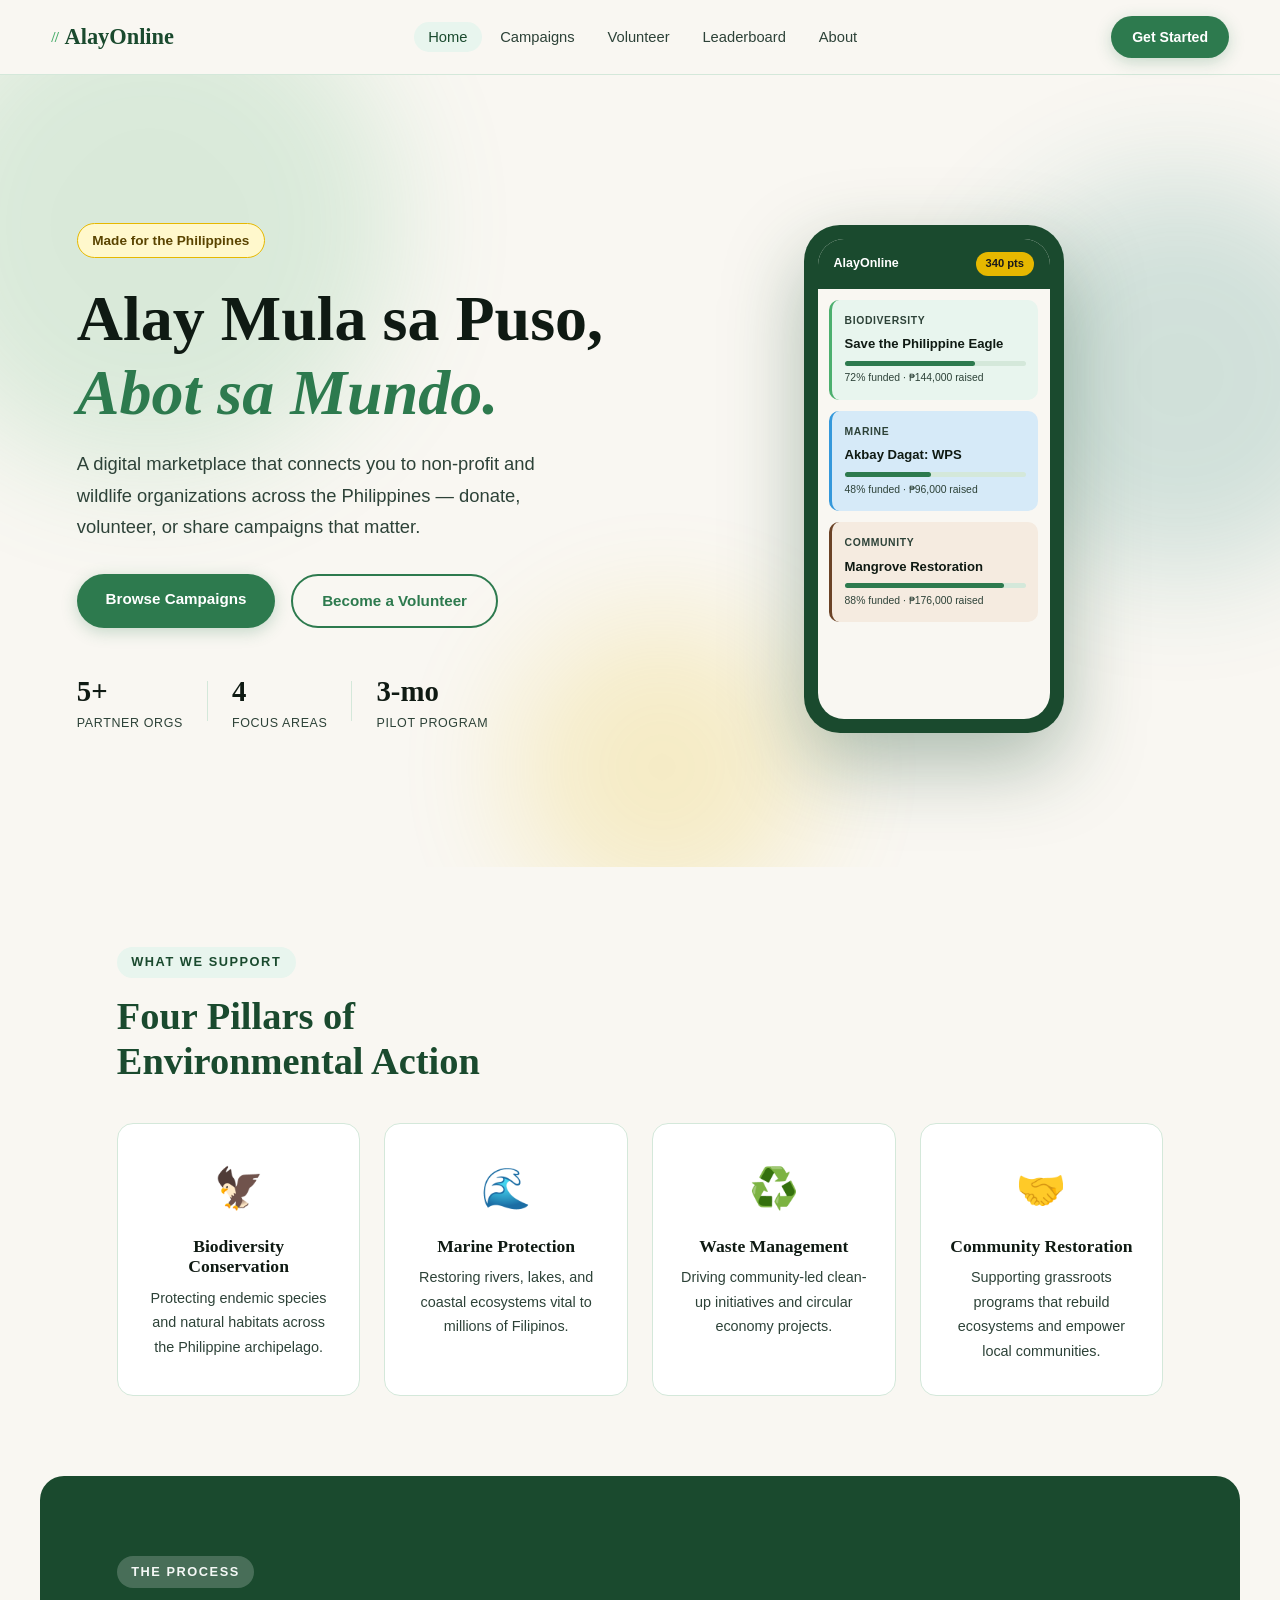
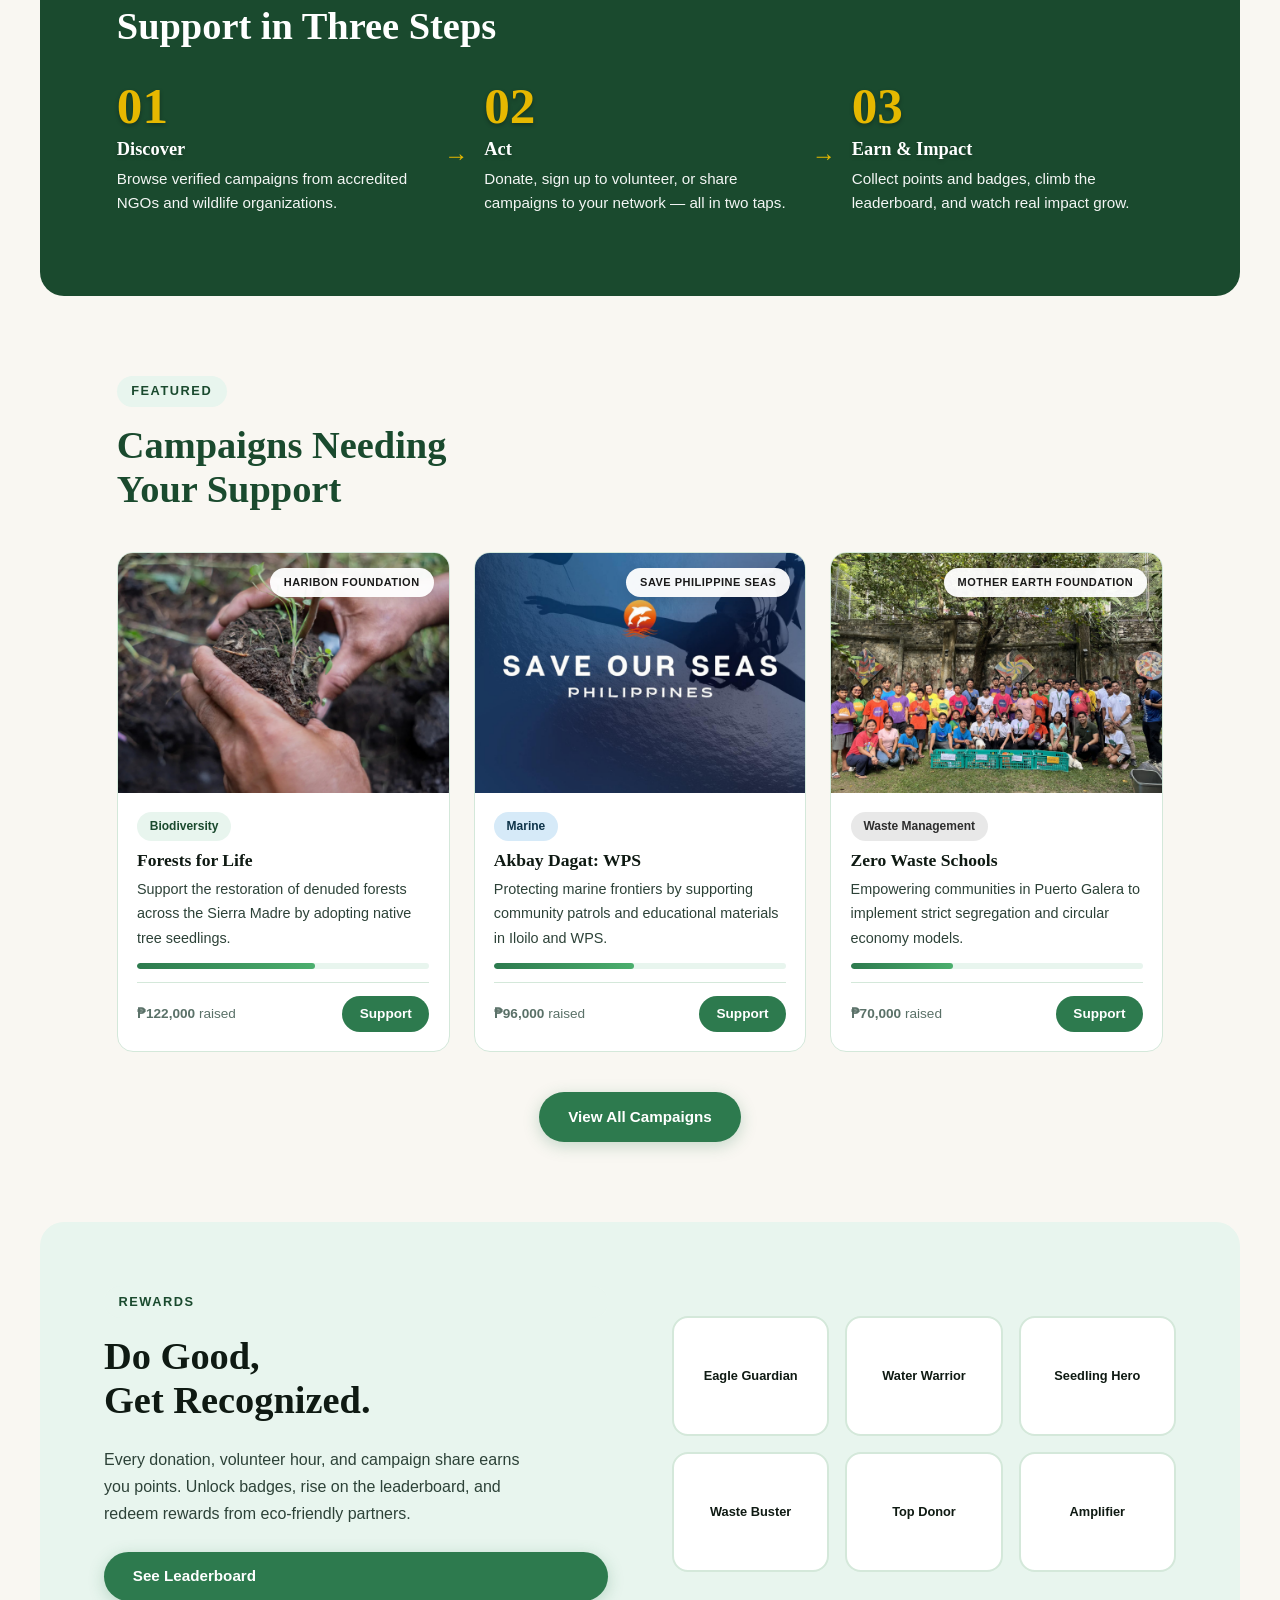
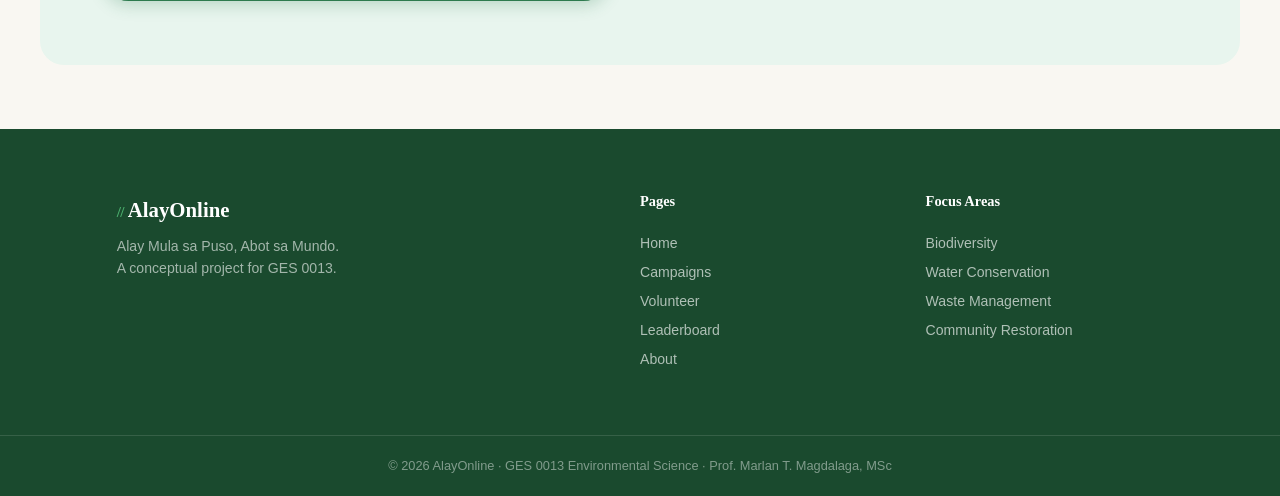
==== commit b7fddad5: "Update index.html" ====
--- a/index.html
+++ b/index.html
@@ -7,6 +7,53 @@
  <link rel="preconnect" href="https://fonts.googleapis.com">
  <link href="https://fonts.googleapis.com/css2?family=Playfair+Display:wght@700;900&family=DM+Sans:wght@300;400;500;600&display=swap" rel="stylesheet">
  <link rel="stylesheet" href="css/style.css">
+ <style>
+  /* --- HOME PAGE CAMPAIGN IMAGE STYLES --- */
+  .camp-img-container {
+    width: 100%;
+    height: 240px; 
+    overflow: hidden;
+    position: relative;
+    background: #f0f0f0;
+  }
+
+  .featured-photo {
+    width: 100%;
+    height: 100%;
+    object-fit: cover;
+    transition: transform 0.5s ease;
+  }
+
+  .camp-card:hover .featured-photo {
+    transform: scale(1.08);
+  }
+
+  /* NGO Label Overlay */
+  .ngo-overlay {
+    position: absolute;
+    top: 15px;
+    right: 15px;
+    background: rgba(255, 255, 255, 0.95);
+    color: #1a1a1a;
+    padding: 6px 14px;
+    font-size: 11px;
+    font-weight: 700;
+    border-radius: 30px;
+    text-transform: uppercase;
+    letter-spacing: 0.5px;
+    box-shadow: 0 4px 12px rgba(0,0,0,0.1);
+    z-index: 2;
+  }
+
+  /* Descriptions Clipping (Keeps cards uniform) */
+  .camp-body p {
+    display: -webkit-box;
+    -webkit-line-clamp: 3;
+    -webkit-box-orient: vertical;
+    overflow: hidden;
+    min-height: 4.5em;
+  }
+ </style>
 </head>
 <body>
 
